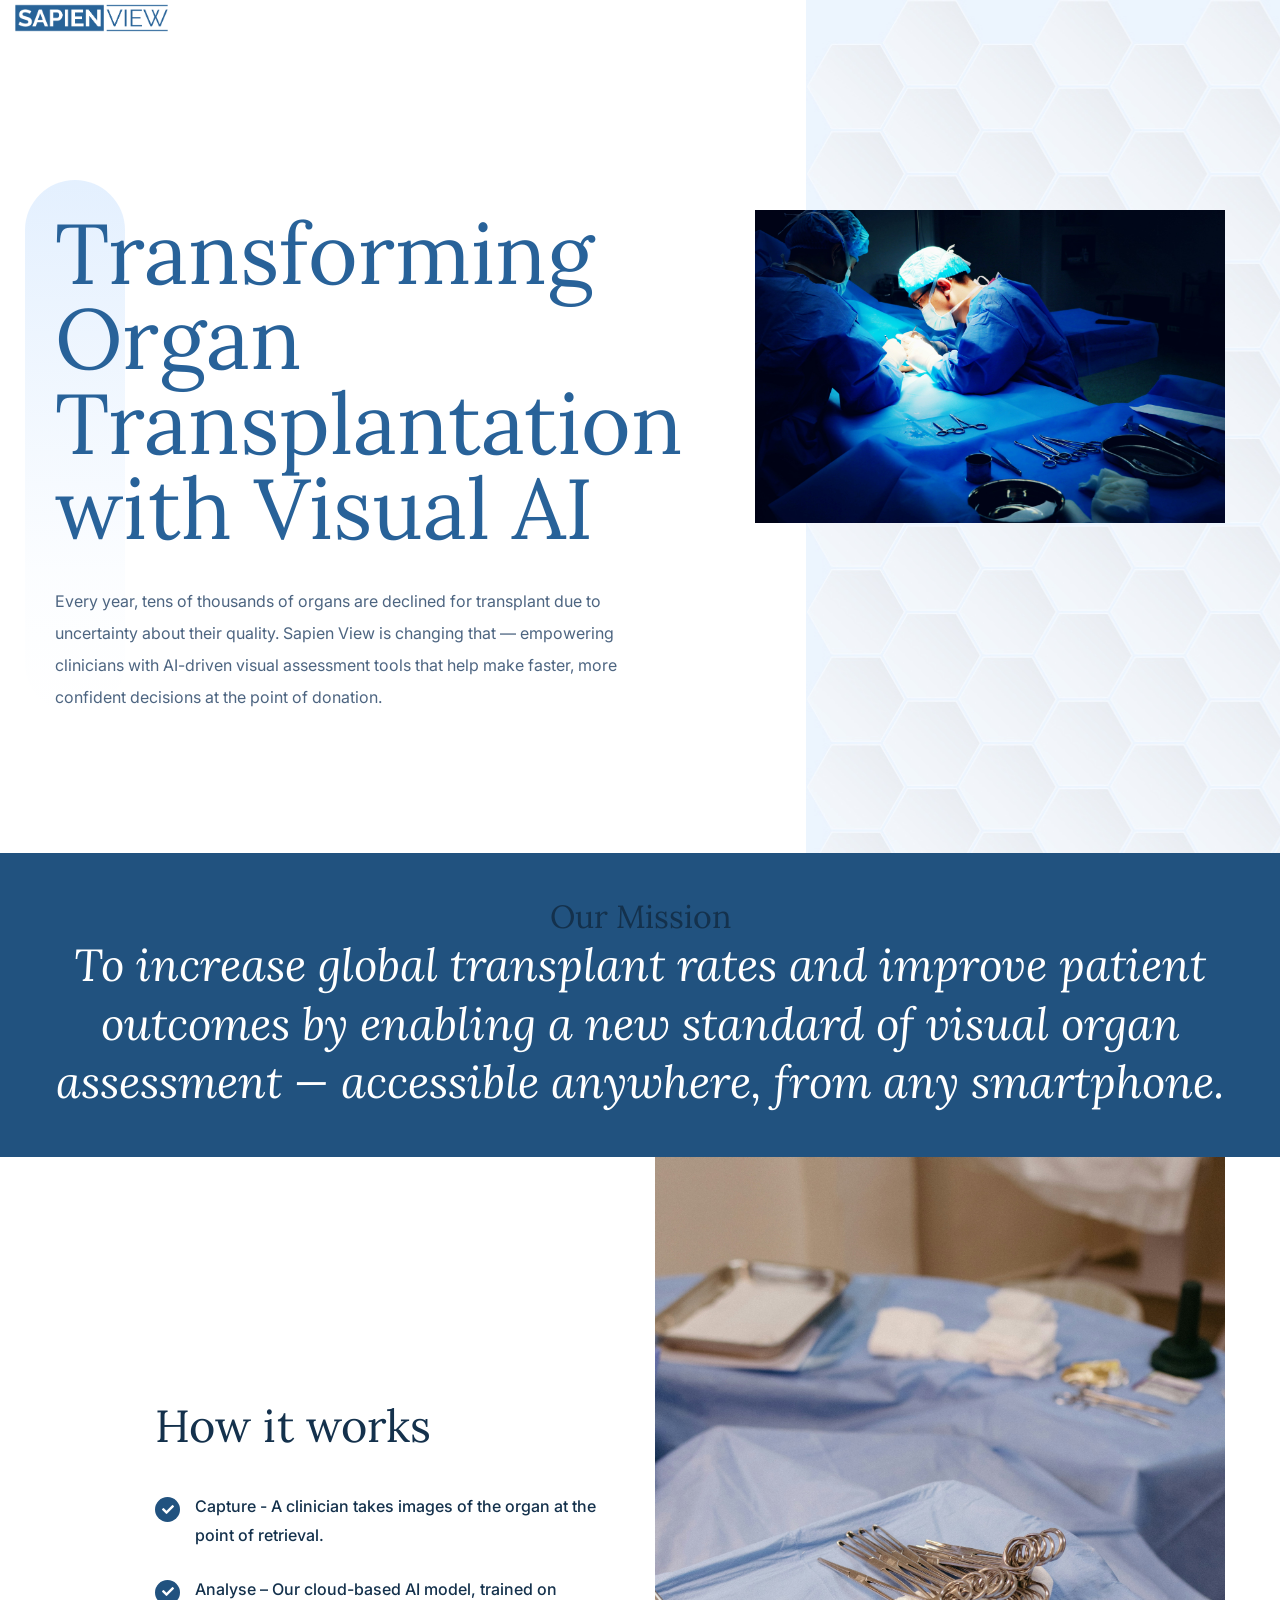
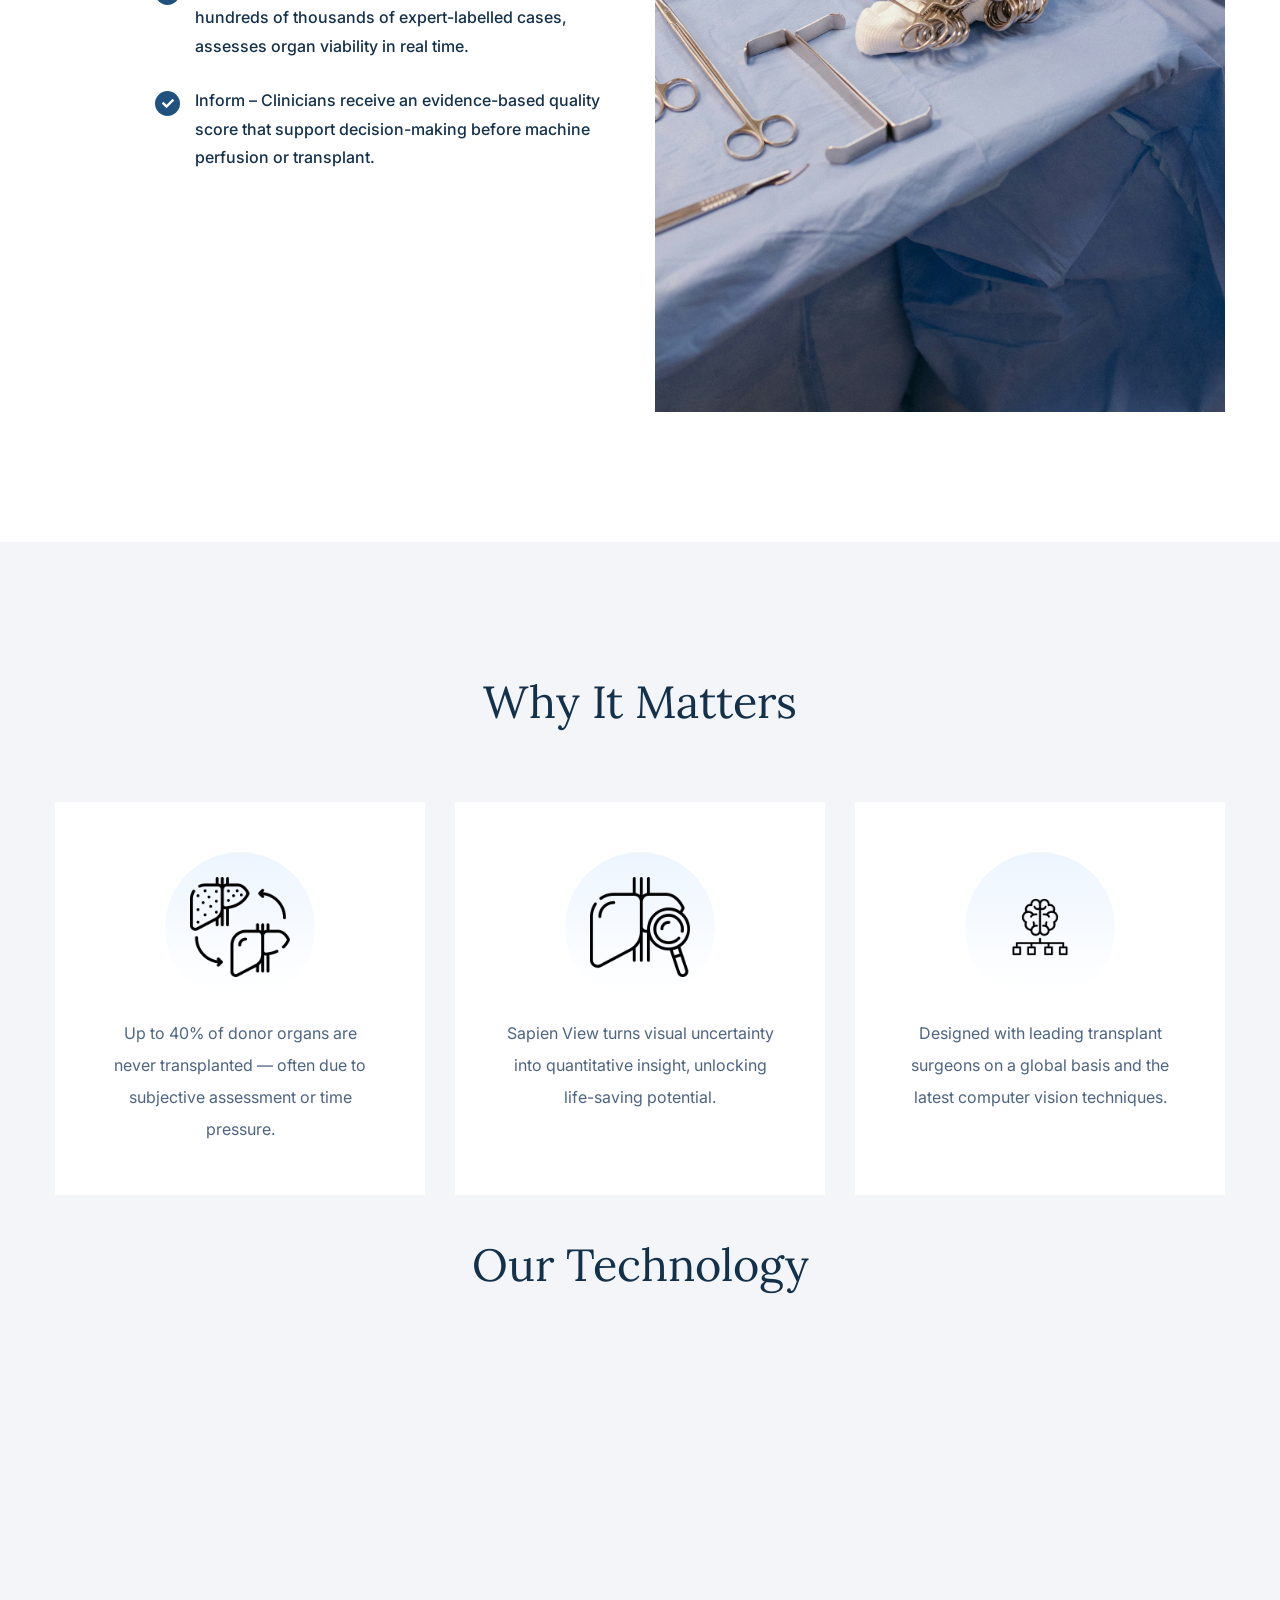
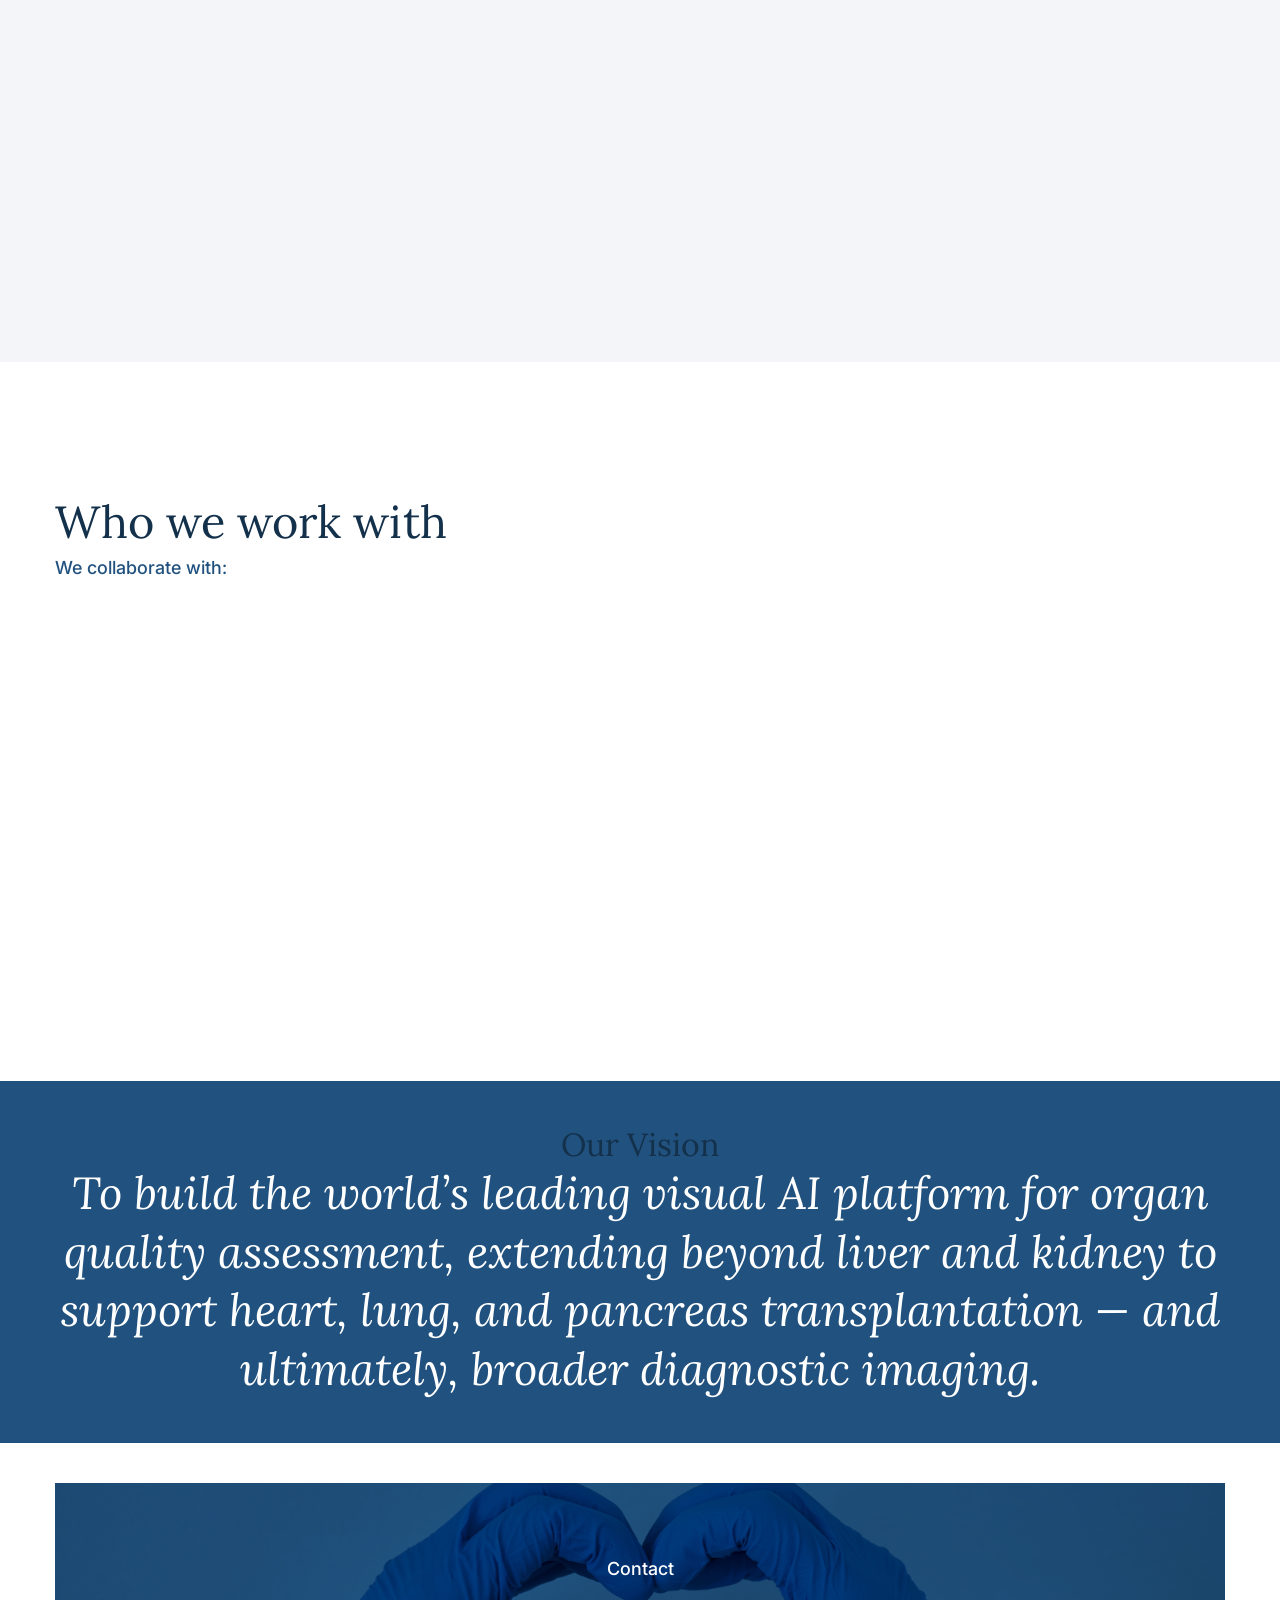
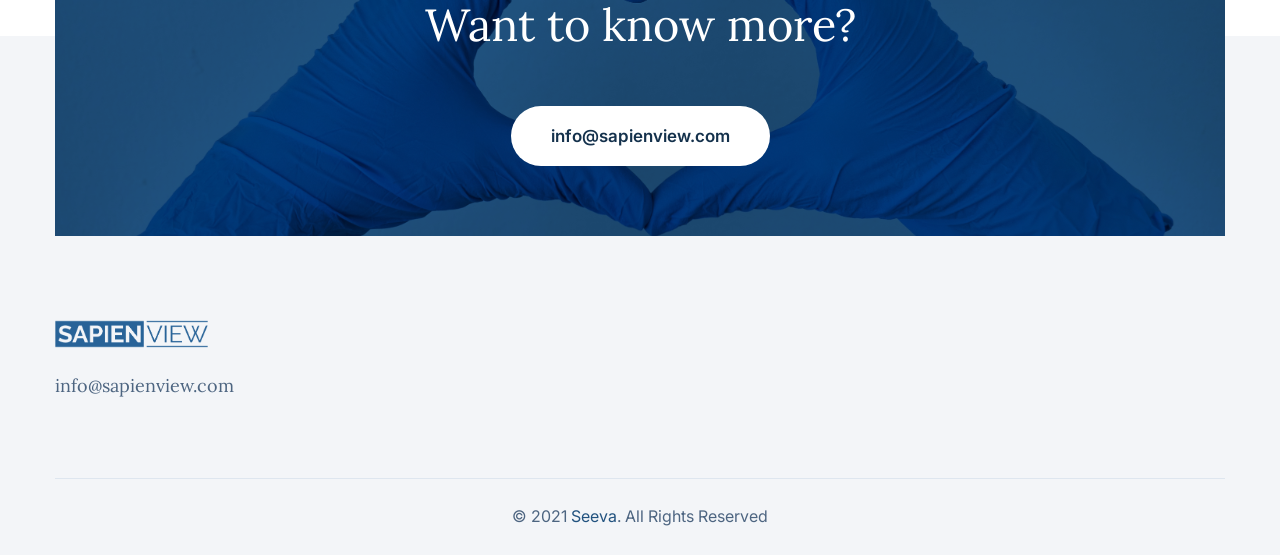
==== index.html @ 4d456356 "add content and images" ====
<!DOCTYPE html>
<html lang="zxx">

<head>
    <meta charset="UTF-8">
    <meta http-equiv="X-UA-Compatible" content="IE=edge">
    <meta name="viewport" content="width=device-width, initial-scale=1.0">
    <title>SapienView</title>

    <!--====== Favicon Icon ======-->
    <link rel="shortcut icon" href="assets/img/favicon.ico" type="img/png" />
    <!--====== Animate Css ======-->
    <link rel="stylesheet" href="assets/css/animate.min.css" />
    <!--====== Bootstrap css ======-->
    <link rel="stylesheet" href="assets/css/bootstrap.min.css" />
    <!--====== Slick Slider ======-->
    <link rel="stylesheet" href="assets/css/slick.min.css" />
    <!--====== Nice Select ======-->
    <link rel="stylesheet" href="assets/css/nice-select.min.css" />
    <!--====== Magnific Popup ======-->
    <link rel="stylesheet" href="assets/css/magnific-popup.min.css" />
    <!--====== Font Awesome ======-->
    <link rel="stylesheet" href="assets/fonts/fontawesome/css/all.min.css" />
    <!--====== Flaticon ======-->
    <link rel="stylesheet" href="assets/fonts/flaticon/css/flaticon.css" />
    <!--====== Main Css ======-->
    <link rel="stylesheet" href="assets/css/style.css" />
</head>

<body>
    <!--====== Start Preloader ======-->
    <div id="preloader">
        <div id="loading-center">
            <div id="object"></div>
        </div>
    </div>
    <!--====== End Preloader ======-->

    <!--====== Start Template Header ======-->
    <header class="template-header sticky-header header-one absolute-header">
        <div class="container-fluid container-1400">
            <div class="header-navigation">
                <div class="header-left">
                    <div class="site-logo">
                        <a href="index.html">
                            <img src="assets/img/logo.png" alt="Seeva">
                        </a>
                    </div>
                    <!-- <nav class="site-menu menu-gap-left d-none d-xl-block">
                        <ul class="primary-menu">
                            <li class="active">
                                <a href="index.html">Home</a>
                                <ul class="sub-menu">
                                    <li><a href="index.html">Home One</a></li>
                                    <li><a href="index-two.html">Home Two</a></li>
                                    <li><a href="index-three.html">Home Three</a></li>
                                    <li><a href="index-four.html">Home Four</a></li>
                                    <li><a href="index-five.html">Home Five</a></li>
                                </ul>
                            </li>
                            <li><a href="about.html">About</a></li>
                            <li>
                                <a href="#">Pages</a>
                                <ul class="sub-menu">
                                    <li>
                                        <a href="service.html">Services</a>
                                        <ul class="sub-menu">
                                            <li><a href="service.html">Service One</a></li>
                                            <li><a href="service-two.html">Service Two</a></li>
                                            <li><a href="service-details.html">Service Details</a></li>
                                        </ul>
                                    </li>
                                    <li><a href="pricing.html">Pricing Plan</a></li>
                                    <li><a href="faq.html">Help & FAQ</a></li>
                                    <li><a href="gallery.html">Our Gallery</a></li>
                                    <li><a href="appointments.html">Appointment</a></li>
                                </ul>
                            </li>
                            <li>
                                <a href="doctors.html">Doctors</a>
                                <ul class="sub-menu">
                                    <li><a href="doctors.html">Doctor</a></li>
                                    <li><a href="doctor-details.html">Doctor Details</a></li>
                                </ul>
                            </li>
                            <li>
                                <a href="blog-standard.html">Blog</a>
                                <ul class="sub-menu">
                                    <li><a href="blog-standard.html">Blog</a></li>
                                    <li><a href="blog-details.html">Blog Details</a></li>
                                </ul>
                            </li>
                            <li>
                                <a href="shop.html">Shop</a>
                                <ul class="sub-menu">
                                    <li><a href="shop.html">Shop</a></li>
                                    <li><a href="product-details.html">Shop Details</a></li>
                                </ul>
                            </li>
                            <li><a href="contact.html">Contact</a></li>
                        </ul>
                    </nav> -->
                </div>
                <!-- <div class="header-right">
                    <ul class="extra-icons">
                        <li class="d-none d-sm-block">
                            <div class="header-search-area">
                                <form action="#">
                                    <input type="search" placeholder="Search Here">
                                    <button type="submit"><i class="far fa-search"></i></button>
                                </form>
                            </div>
                        </li>
                        <li class="d-none d-xl-block">
                            <div class="off-canvas-btn style-two">
                                <span></span>
                            </div>
                        </li>
                        <li class="d-xl-none">
                            <a href="#" class="navbar-toggler">
                                <span></span>
                                <span></span>
                                <span></span>
                            </a>
                        </li>
                    </ul>
                </div> -->
            </div>
        </div>

       

        <!-- Start Mobile Panel -->
        <!-- <div class="slide-panel mobile-slide-panel">
            <div class="panel-overlay"></div>
            <div class="panel-inner">
                <div class="panel-logo">
                    <img src="assets/img/logo.png" alt="">
                </div>
                <nav class="mobile-menu">
                    <ul class="primary-menu">
                        <li class="active">
                            <a href="index.html">Home</a>
                            <ul class="sub-menu">
                                <li><a href="index.html">Home One</a></li>
                                <li><a href="index-two.html">Home Two</a></li>
                                <li><a href="index-three.html">Home Three</a></li>
                                <li><a href="index-four.html">Home Four</a></li>
                                <li><a href="index-five.html">Home Five</a></li>
                            </ul>
                        </li>
                        <li><a href="about.html">About</a></li>
                        <li>
                            <a href="#">Pages</a>
                            <ul class="sub-menu">
                                <li>
                                    <a href="service.html">Services</a>
                                    <ul class="sub-menu">
                                        <li><a href="service.html">Service One</a></li>
                                        <li><a href="service-two.html">Service Two</a></li>
                                        <li><a href="service-details.html">Service Details</a></li>
                                    </ul>
                                </li>
                                <li><a href="pricing.html">Pricing Plan</a></li>
                                <li><a href="faq.html">Help & FAQ</a></li>
                                <li><a href="gallery.html">Our Gallery</a></li>
                                <li><a href="appointments.html">Appointment</a></li>
                            </ul>
                        </li>
                        <li>
                            <a href="doctors.html">Doctors</a>
                            <ul class="sub-menu">
                                <li><a href="doctor-details.html">Doctor Details</a></li>
                            </ul>
                        </li>
                        <li>
                            <a href="blog-standard.html">Blog</a>
                            <ul class="sub-menu">
                                <li><a href="blog-details.html">Blog Details</a></li>
                            </ul>
                        </li>
                        <li>
                            <a href="shop.html">Shop</a>
                            <ul class="sub-menu">
                                <li><a href="product-details.html">Shop Details</a></li>
                            </ul>
                        </li>
                        <li><a href="contact.html">Contact</a></li>
                    </ul>
                </nav>
                <a href="#" class="panel-close">
                    <i class="fal fa-times"></i>
                </a>
            </div>
        </div> -->
        <!-- Start Mobile Panel -->
    </header>
    <!--====== End Template Header ======-->

    <!--====== Hero Area Start ======-->
    <section class="hero-area-one">
        <div class="container">
            <div class="row ">
                <div class="col-lg-7 col-md-8 z-100">
                    <div class="hero-content">
                        <h1 class="title wow fadeInDown" data-wow-delay="0.3s">Transforming Organ Transplantation with Visual AI</h1>
                        <p class="wow fadeInLeft" data-wow-delay="0.4s">Every year, tens of thousands of organs are declined for transplant due to uncertainty about their quality. Sapien View is changing that — empowering clinicians with AI-driven visual assessment tools that help make faster, more confident decisions at the point of donation.</p>
                        <!-- <a href="contact.html" class="template-btn wow fadeInUp" data-wow-delay="0.5s">Make an Appointment <i class="far fa-plus"></i></a> -->
                    </div>
                </div>
                <div class="col-lg-5">
                    <div class="hero-img wow fadeInUp" data-wow-delay="0.3s">
                        <img src="assets/img/sapienview/hysw001-A7KtIYDH2cU-unsplash.jpg" alt="Hero">
                    </div>
                </div>
            </div>
        </div>
    </section>
    <!--====== Hero Area End ======-->


     <!--====== Big Tagline Start ======-->
    <section class="big-tagline">
        <div class="container-fluid">
              <h2 class="title">Our Mission</h2>
            <h2 class="tagline">To increase global transplant rates and improve patient outcomes by enabling a new standard of visual organ assessment — accessible anywhere, from any smartphone.</h2>
            
        </div>
    </section>
    <!--====== Big Tagline End ======-->

    <!--====== Our mission Section Start ======-->
    <section class="help-section section-gap-bottom">
        <div class="container">
            <div class="row justify-content-center justify-content-lg-end align-items-center">
                <div class="col-xl-5 col-lg-6 col-md-8">
                    <div class="help-text-wrapper">
                        <div class="section-heading mb-20">
                          
                            <h2 class="title">How it works</h2>
                        </div>
                       
                        <ul class="check-list mt-35 pr-xl-4">
                            <li class="wow fadeInUp" data-wow-delay="0.3s">
                                Capture - A clinician takes images of the organ at the point of retrieval.
                            </li>
                            <li class="wow fadeInUp" data-wow-delay="0.4s">
                                Analyse – Our cloud-based AI model, trained on hundreds of thousands of expert-labelled cases, assesses organ viability in real time.
                            </li>
                            <li class="wow fadeInUp" data-wow-delay="0.5s">
                                Inform – Clinicians receive an evidence-based quality score that support decision-making before machine perfusion or transplant.
                            </li>
                            
                        </ul>
                    </div>
                </div>
                <div class="col-lg-6">
                    <div class="help-img text-center text-lg-right mt-md-50">
                        <img src="assets/img/sapienview/jonathan-borba-gz1AvvInEMA-unsplash.jpg" alt="Image">
                    </div>
                </div>
            </div>
        </div>
    </section>
    <!--====== Our mission Section End ======-->

<!--====== Service Section Start ======-->
    <section class="service-section bg-color-grey section-gap">
        <div class="container">
            <div class="row justify-content-center">
                <div class="col-xl-7 col-lg-8 ">
                    <div class="section-heading text-center mb-40">
                        <!-- <span class="tagline">Why it Matters</span> -->
                        <h2 class="title">Why It Matters</h2>
                    </div>
                </div>
            </div>
            <div class="row justify-content-center service-loop">
                <div class="col-lg-4 col-md-6 col-sm-8 d-flex">
                    <div class="iconic-box mt-30 wow fadeInUp flex-fill" data-wow-delay="0.3s">
                        <div class="icon">
                            <img src="assets/img/sapienview/029-transplant.png" alt="Icon">
                        </div>
                        <!-- <h4 class="title"><a href="service-details.html">Cardiology</a></h4> -->
                        <p>
                            Up to 40% of donor organs are never transplanted — often due to subjective assessment or time pressure.
                        </p>

                        
                    </div>
                </div>
                <div class="col-lg-4 col-md-6 col-sm-8 d-flex">
                    <div class="iconic-box mt-30 wow fadeInUp flex-fill" data-wow-delay="0.4s">
                        <div class="icon">
                            <img src="assets/img/sapienview/024-revision.png" alt="Icon">
                        </div>
                        <!-- <h4 class="title"><a href="service-details.html">Pulmonary</a></h4> -->
                        <p>
                            Sapien View turns visual uncertainty into quantitative insight, unlocking life-saving potential.
                        </p>

                        <!-- <div class="box-link-wrap">
                            <span class="link-icon"><i class="far fa-plus"></i></span>
                            <a class="box-link" href="service-details.html">Read More <i class="far fa-plus"></i></a>
                        </div> -->
                    </div>
                </div>
                <div class="col-lg-4 col-md-6 col-sm-8 d-flex">
                    <div class="iconic-box mt-30 wow fadeInUp flex-fill" data-wow-delay="0.5s">
                        <div class="icon">
                            <img src="assets/img/sapienview/AI Algorithm.png" alt="Icon">
                        </div>
                        <!-- <h4 class="title"><a href="service-details.html">Neurology</a></h4> -->
                        <p>
                            Designed with leading transplant surgeons on a global basis and the latest computer vision techniques. 
                        </p>

                        <!-- <div class="box-link-wrap">
                            <span class="link-icon"><i class="far fa-plus"></i></span>
                            <a class="box-link" href="service-details.html">Read More <i class="far fa-plus"></i></a>
                        </div> -->
                    </div>
                </div>
            </div>
             <div class="row justify-content-center mt-40">
                <div class="col-xl-7 col-lg-8 ">
                    <div class="section-heading text-center mb-40">
                        <!-- <span class="tagline">Why it Matters</span> -->
                        <h2 class="title">Our Technology</h2>
                    </div>
                </div>
            </div>
            <div class="row justify-content-center service-loop">
                <div class="col-lg-4 col-md-6 col-sm-8 d-flex">
                    <div class="iconic-box mt-30 wow fadeInUp flex-fill" data-wow-delay="0.6s">
                        <div class="icon">
                            <img src="assets/img/sapienview/Artificial Intelligence.png" alt="Icon">
                        </div>
                        <h4 class="title">Clinically-informed Visual AI</h4>
                        <p>
                            Deep learning models built in collaboration with transplant surgeons and organ assessment experts.
                        </p>

                       
                    </div>
                </div>
                <div class="col-lg-4 col-md-6 col-sm-8 d-flex">
                    <div class="iconic-box mt-30 wow fadeInUp flex-fill" data-wow-delay="0.7s">
                        <div class="icon">
                            <img src="assets/img/sapienview/023-doctor.png" alt="Icon">
                        </div>
                        <h4 class="title">Smartphone-based SaaS</h4>
                        <p>
                           No hardware required — accessible to any clinician, anywhere.
                        </p>

                        
                    </div>
                </div>
                <div class="col-lg-4 col-md-6 col-sm-8 d-flex">
                    <div class="iconic-box mt-30 wow fadeInUp flex-fill" data-wow-delay="0.8s">
                        <div class="icon">
                            <img src="assets/img/sapienview/Super Intelegence.png" alt="Icon">
                        </div>
                        <h4 class="title">Continuous Learning</h4>
                        <p>
                            Our models improve with each validated case, guided by expert annotations and performance feedback.
                        </p>

                        
                    </div>
                </div>
            </div>
        </div>
    </section>
    <!--====== Service Section End ======-->


    <!--====== Partners Section Start ======-->
    <section class="doctors-section section-gap">
        <div class="container">
            <div class="row justify-content-between align-items-center mb-40">
                <div class="col-lg-5 col-md-6">
                    <div class="section-heading">
                       
                        <h2 class="title">Who we work with</h2>
                         <span class="tagline">We collaborate with:</span>
                    </div>
                </div>
               
            </div>
            <div class="row doctors-loop justify-content-center">
                <div class="col-lg-3 col-md-6 d-flex">
                    <div class="doctor-box-one bordered-style mt-30 wow fadeInUp flex-fill" data-wow-delay="0.3s">
                        <div class="doctor-photo">
                            <img src="assets/img/sapienview/001-liver.png" alt="Image">
                        </div>
                        <div >
                            <h5 class="name mt-4">
                               Organ Procurement Organizations (OPOs)
                            </h5>
                            
                        </div>
                    </div>
                </div>
                <div class="col-lg-3 col-md-6 d-flex">
                    <div class="doctor-box-one bordered-style mt-30 wow fadeInUp flex-fill" data-wow-delay="0.3s">
                        <div class="doctor-photo">
                            <img src="assets/img/sapienview/002-surgeon.png" alt="Image">
                        </div>
                        <div >
                            <h5 class="name mt-4">
                              Transplant surgeons and research teams
                            </h5>
                            
                        </div>
                    </div>
                </div>

                <div class="col-lg-3 col-md-6 d-flex">
                    <div class="doctor-box-one bordered-style mt-30 wow fadeInUp flex-fill" data-wow-delay="0.3s">
                        <div class="doctor-photo">
                            <img src="assets/img/sapienview/033-graduate.png" alt="Image">
                        </div>
                        <div >
                            <h5 class="name mt-4">
                               Academic research centres and AI validation labs
                            </h5>
                            
                        </div>
                    </div>
                </div>
                <div class="col-lg-3 col-md-6 d-flex">
                    <div class="doctor-box-one bordered-style mt-30 wow fadeInUp flex-fill" data-wow-delay="0.3s">
                        <div class="doctor-photo">
                            <img src="assets/img/sapienview/INJECT.png" alt="Image">
                        </div>
                        <div >
                            <h5 class="name mt-4">
                              Medical device partners and perfusion system providers
                            </h5>
                            
                        </div>
                    </div>
                </div>
            </div>
        </div>
    </section>
    <!--====== Partners Section End ======-->

<!--====== Big Tagline Start ======-->
    <section class="big-tagline mb-40">
        <div class="container-fluid">
              <h2 class="title">Our Vision</h2>
            <h2 class="tagline">To build the world’s leading visual AI platform for organ quality assessment, extending beyond liver and kidney to support heart, lung, and pancreas transplantation — and ultimately, broader diagnostic imaging.</h2>
            
        </div>
    </section>
    <!--====== Big Tagline End ======-->







    <!--====== Back to Top Start ======-->
    <a class="back-to-top" href="#">
        <i class="far fa-angle-up"></i>
     </a>
    <!--====== Back to Top End ======-->

    <!--====== Start Template Footer ======-->
    <footer class="template-footer have-cta-boxed-one pt-40 mt-40">
        <div class="cta-boxed-one">
            <div class="container">
                <div class="cta-inner bg-color-secondary bg-size-cover blend-mode-multiply" style="background-image: url(assets/img/sapienview/anton-8q-U8X1zkvI-unsplash.jpg);">
                    <div class="row justify-content-center">
                        <div class="col-xl-6 col-lg-8 col-md-10">
                            <div class="cta-content text-center">
                                <div class="section-heading heading-white">
                                    <span class="tagline">Contact</span>
                                    <h2 class="title">Want to know more?</h2>
                                </div>
                                <ul class="cta-buttons d-flex justify-content-center flex-wrap">
                                    <li><a href="mailto:info@sapienview.com" class="template-btn template-btn-white">info@sapienview.com</a></li>
                                    
                                </ul>
                            </div>
                        </div>
                    </div>
                </div>
            </div>
        </div>
        <div class="footer-inner bg-color-grey">
            <div class="container">
                <div class="footer-widgets">
                    <div class="row">
                        <div class="col-lg-3 col-md-8">
                            <div class="widget text-widget">
                                <div class="footer-logo">
                                    <img src="assets/img/logo.png" alt="Medibo">
                                </div>
                               
                                <ul class="contact-list">
                                   
                                    <li>
                                        <a href="mailto:info@sapienview.com><i class="far fa-envelope"></i>info@sapienview.com</a>
                                    </li>
                                    
                                </ul>
                            </div>
                        </div>
                        
                        
                    </div>
                </div>
                <div class="copyright-area">
                    <p>© 2021 <a href="#">Seeva</a>. All Rights Reserved</p>
                </div>
            </div>
        </div>
    </footer>
    <!--====== End Template Footer ======-->

    <!--====== Jquery ======-->
    <script src="assets/js/jquery-3.6.0.min.js"></script>
    <!--====== Bootstrap ======-->
    <script src="assets/js/bootstrap.min.js"></script>
    <!--====== Slick slider ======-->
    <script src="assets/js/slick.min.js"></script>
    <!--====== Isotope ======-->
    <script src="assets/js/isotope.pkgd.min.js"></script>
    <!--====== Images loaded ======-->
    <script src="assets/js/imagesloaded.pkgd.min.js"></script>
    <!--====== In-view ======-->
    <script src="assets/js/jquery.inview.min.js"></script>
    <!--====== Nice Select ======-->
    <script src="assets/js/jquery.nice-select.min.js"></script>
    <!--====== Magnific Popup ======-->
    <script src="assets/js/magnific-popup.min.js"></script>
    <!--====== WOW Js ======-->
    <script src="assets/js/wow.min.js"></script>
    <!--====== Main JS ======-->
    <script src="assets/js/main.js"></script>
</body>

</html>
---- assets/css/style.css ----
/*-----------------------------------------------------------------------------------
    Template Name: Seeva - Medical and Dental HTML Template
    Template URI: https://webtend.net/demo/html/seeva/
    Author: WebTend
    Author URI:  https://webtend.net/
    Version: 1.1

    Note: This is Main Style CSS File.
-----------------------------------------------------------------------------------
	CSS INDEX
	===================
    #. Common
    #. Input field
    #. Keyframes & Animation
    #. Components
        ##. Preloader
        ##. Template Btn
        ##. Hero Area
            ##. Hero Area One
            ##. Hero Area Two
        ##. Hero Slider
            ##. Hero Slider One
            ##. Hero Slider Two
        ##. Section Heading
        ##. Image title box
        ##. Circle Image Gallery
        ##. Iconic Box
            ###. Iconic Box
            ###. Iconic Box Two
            ###. Iconic Box Three
        ##. Doctor Boxes
            ###. Doctor Boxes One
            ###. Doctor Boxes Two
            ###. Doctor Boxes Three
            ###. Doctor Details
        ##. Testimonials
            ###. Testimonials Slider
        ##. Counter
        ##. Check List
        ##. Partner Logos
        ##. Latest Blog
        ##. Tile Gallery
        ##. Simple Icon
        ##. Fancy Content Box
        ##. Call to Action
            ###. Call to Action One
            ###. Call to Action Two
        ##. Bordered Icon
        ##. Gallery
        ##. Pricing Table
        ##. Accordion
        ##. Seeva Video
        ##. Progress-bar
        ##. Product Tab
        ##. Page Title
        ##. Contact
    #. Blog
        ##. Blog Post Loop
        ##. Blog Details
        ##. Comment Template
        ##. Pagination
        ##. Sidebar
    #. Section
    #. Shop
        ##. Product Top-bar
        ##. Product Loop
        ##. Product Details
        ##. Shop Sidebar
    #. Footer
-----------------------------------------------------------------------------------*/
/*======= Common =======*/
@import url("https://fonts.googleapis.com/css2?family=Inter:wght@300;400;500;600;700&family=Lora:ital,wght@0,400;0,500;0,600;0,700;1,400;1,500;1,600;1,700&display=swap");
:root {
  --color-primary: #286299;
  --color-primary-07: rgba(40, 98, 153, 0.07);
  --color-primary-10: rgba(40, 98, 153, 0.1);
  --color-primary-20: rgba(40, 98, 153, 0.2);
  --color-secondary: #21527F;
  --color-secondary-10: rgba(33, 82, 127, 0.1);
  --color-tertiary: #3C93E5;
  --color-fourth: #213360;
  --color-heading: #14314C;
  --color-heading-07: rgba(20, 49, 76, 0.07);
  --color-heading-10: rgba(20, 49, 76, 0.1);
  --color-heading-50: rgba(20, 49, 76, 0.5);
  --color-body: #4d6581;
  --color-grey: #f3f5f8;
  --color-white: #fff;
  --color-black: #000000;
  --font-inter: 'Inter', sans-serif;
  --font-lora: 'Lora', serif; }

body {
  color: var(--color-body);
  font-family: var(--font-inter);
  font-weight: normal;
  font-size: 16px;
  line-height: 2;
  overflow-x: hidden !important; }

* {
  margin: 0;
  padding: 0;
  -webkit-box-sizing: border-box;
  box-sizing: border-box; }

img {
  max-width: 100%;
  -webkit-transition: all 0.3s ease-out 0s;
  -o-transition: all 0.3s ease-out 0s;
  transition: all 0.3s ease-out 0s; }

.slick-slide img {
  display: inline-block; }

h1,
h2,
h3,
h4,
h5,
h6 {
  font-family: var(--font-lora);
  font-weight: 400;
  line-height: 1.2;
  color: var(--color-heading);
  margin: 0px; }
  h1 a,
  h2 a,
  h3 a,
  h4 a,
  h5 a,
  h6 a {
    color: var(--color-heading); }

ul,
ol {
  margin: 0px;
  padding: 0px;
  list-style-type: none; }

p {
  margin: 0px; }

a {
  color: var(--color-secondary);
  display: inline-block;
  -webkit-transition: all 0.3s ease-out 0s;
  -o-transition: all 0.3s ease-out 0s;
  transition: all 0.3s ease-out 0s; }
  a:hover {
    color: var(--color-secondary);
    text-decoration: none; }
  a:focus {
    text-decoration: none;
    outline: none;
    -webkit-box-shadow: none;
    box-shadow: none; }

a,
span {
  display: inline-block; }

.slick-initialized .slick-slide:focus {
  text-decoration: none;
  outline: none;
  -webkit-box-shadow: none;
  box-shadow: none; }

/*======= Colors & Background =======*/
.color-primary {
  color: var(--color-primary) !important; }

.bg-color-primary {
  background-color: var(--color-primary); }

.color-primary-07 {
  color: var(--color-primary-07) !important; }

.bg-color-primary-07 {
  background-color: var(--color-primary-07); }

.color-primary-10 {
  color: var(--color-primary-10) !important; }

.bg-color-primary-10 {
  background-color: var(--color-primary-10); }

.color-primary-20 {
  color: var(--color-primary-20) !important; }

.bg-color-primary-20 {
  background-color: var(--color-primary-20); }

.color-secondary {
  color: var(--color-secondary) !important; }

.bg-color-secondary {
  background-color: var(--color-secondary); }

.color-secondary-10 {
  color: var(--color-secondary-10) !important; }

.bg-color-secondary-10 {
  background-color: var(--color-secondary-10); }

.color-tertiary {
  color: var(--color-tertiary) !important; }

.bg-color-tertiary {
  background-color: var(--color-tertiary); }

.color-fourth {
  color: var(--color-fourth) !important; }

.bg-color-fourth {
  background-color: var(--color-fourth); }

.color-heading {
  color: var(--color-heading) !important; }

.bg-color-heading {
  background-color: var(--color-heading); }

.color-heading-07 {
  color: var(--color-heading-07) !important; }

.bg-color-heading-07 {
  background-color: var(--color-heading-07); }

.color-heading-10 {
  color: var(--color-heading-10) !important; }

.bg-color-heading-10 {
  background-color: var(--color-heading-10); }

.color-heading-50 {
  color: var(--color-heading-50) !important; }

.bg-color-heading-50 {
  background-color: var(--color-heading-50); }

.color-body {
  color: var(--color-body) !important; }

.bg-color-body {
  background-color: var(--color-body); }

.color-grey {
  color: var(--color-grey) !important; }

.bg-color-grey {
  background-color: var(--color-grey); }

.color-white {
  color: var(--color-white) !important; }

.bg-color-white {
  background-color: var(--color-white); }

.color-black {
  color: var(--color-black) !important; }

.bg-color-black {
  background-color: var(--color-black); }

/*======= Custom Container =======*/
.container-1300 {
  max-width: 1300px; }

.container-1400 {
  max-width: 1400px; }

.container-1450 {
  max-width: 1450px; }

.container-1500 {
  max-width: 1500px; }

.container-1600 {
  max-width: 1600px; }

@media (min-width: 1600px) {
  .container-fluid.fluid-70 {
    padding-left: 70px;
    padding-right: 70px; } }

@media (min-width: 1600px) {
  .container-fluid.fluid-100 {
    padding-left: 100px;
    padding-right: 100px; } }

/*======= Common Class =======*/
.overly-primary-95::before, .iconic-box .icon::before, .cta-boxed-three .cta-inner::before, .seeva-video::before, .primary-sidebar .widget.cta-widget .cta-content::before, .template-footer .footer-widgets .widget .instagram-images .single-image a::before {
  content: "";
  position: absolute;
  left: 0;
  top: 0;
  width: 100%;
  height: 100%;
  z-index: -1; }

.border-top-primary {
  border-top: 1px solid var(--color-primary-10); }

/*======= Background Sizes =======*/
.bg-size-cover {
  background-size: cover;
  background-position: center;
  background-repeat: no-repeat; }

.blend-mode-multiply {
  background-blend-mode: multiply; }

.overly-primary-95 {
  position: relative;
  z-index: 1; }
  .overly-primary-95::before {
    background-color: var(--color-primary);
    opacity: 0.95; }

/*======= Spacing =======*/
.section-gap {
  padding-top: 130px;
  padding-bottom: 130px; }

.section-gap-top {
  padding-top: 130px; }

.section-gap-top-less {
  padding-top: 100px;
  padding-bottom: 130px; }

.section-gap-bottom {
  padding-bottom: 130px; }

.section-gap-100 {
  padding-top: 100px;
  padding-bottom: 100px; }

.section-gap-80 {
  padding-top: 80px;
  padding-bottom: 80px; }

.about-content-gap {
  padding-left: 30px;
  padding-bottom: 120px; }
  @media (max-width: 1199px) {
    .about-content-gap {
      padding-bottom: 60px;
      padding-left: 0; } }

.mt-10 {
  margin-top: 10px; }

.mt-20 {
  margin-top: 20px; }

.mt-30 {
  margin-top: 30px; }

.mt-35 {
  margin-top: 35px; }

.mt-40 {
  margin-top: 40px; }

.mt-50 {
  margin-top: 50px; }

.mt-60 {
  margin-top: 60px; }

.mb-20 {
  margin-bottom: 20px; }

.mb-30 {
  margin-bottom: 30px; }

.mb-35 {
  margin-bottom: 35px; }

.mb-40 {
  margin-bottom: 40px; }

.mb-50 {
  margin-bottom: 50px; }

.mb-60 {
  margin-bottom: 60px; }

.mb-70 {
  margin-bottom: 70px; }

@media (max-width: 1199px) {
  .mb-xl-50 {
    margin-bottom: 50px; } }

@media (max-width: 991px) {
  .mb-md-50 {
    margin-bottom: 50px; }
  .mb-md-80 {
    margin-bottom: 80px; }
  .mt-md-50 {
    margin-top: 50px; }
  .mt-md-80 {
    margin-top: 80px; }
  .mt-md-40 {
    margin-top: 40px; } }

@media (max-width: 767px) {
  .mt-sm-30 {
    margin-top: 30px; } }

/*======= Input field =======*/
input:focus,
textarea:focus,
select:focus,
button:focus {
  text-decoration: none;
  outline: none;
  -webkit-box-shadow: none;
  box-shadow: none; }

::-webkit-input-placeholder {
  color: inherit;
  opacity: 1; }

:-ms-input-placeholder {
  color: inherit;
  opacity: 1; }

::-ms-input-placeholder {
  color: inherit;
  opacity: 1; }

::placeholder {
  color: inherit;
  opacity: 1; }

input[type="search"]::-ms-clear {
  display: none;
  width: 0;
  height: 0; }

input[type="search"]::-ms-reveal {
  display: none;
  width: 0;
  height: 0; }

input[type="search"]::-webkit-search-decoration,
input[type="search"]::-webkit-search-cancel-button,
input[type="search"]::-webkit-search-results-button,
input[type="search"]::-webkit-search-results-decoration {
  display: none; }

textarea,
input,
select,
.nice-select {
  width: 100%;
  height: 65px;
  color: var(--color-heading-50);
  background-color: var(--color-grey);
  border: 1px solid transparent;
  font-size: 18px;
  font-weight: 400;
  font-family: var(--font-inter);
  border-radius: 0;
  line-height: 1.4;
  padding: 0 30px;
  -webkit-transition: all 0.3s ease-out 0s;
  -o-transition: all 0.3s ease-out 0s;
  transition: all 0.3s ease-out 0s; }
  textarea:focus,
  input:focus,
  select:focus,
  .nice-select:focus {
    border-color: var(--color-secondary);
    color: var(--color-heading); }

.nice-select {
  display: -webkit-box;
  display: -ms-flexbox;
  display: flex;
  -webkit-box-align: center;
  -ms-flex-align: center;
  align-items: center;
  -webkit-box-pack: justify;
  -ms-flex-pack: justify;
  justify-content: space-between; }
  .nice-select:active, .nice-select.open, .nice-select:focus, .nice-select:hover {
    border-color: var(--color-secondary); }
  .nice-select .list {
    width: 100%;
    border-radius: 0;
    -webkit-box-shadow: 0 0 0 1px var(--color-secondary);
    box-shadow: 0 0 0 1px var(--color-secondary);
    color: var(--color-heading);
    font-family: var(--font-inter);
    font-size: 16px;
    font-weight: 500; }
    .nice-select .list .selected {
      font-weight: normal; }
  .nice-select::after {
    content: "\f107";
    font-size: 15px;
    font-weight: 400;
    font-family: "Font Awesome 5 Pro";
    line-height: 1;
    border: none;
    position: relative;
    top: 2px;
    right: 0;
    display: block;
    -webkit-transform: rotate(0);
    -ms-transform: rotate(0);
    transform: rotate(0);
    -webkit-transform-origin: 0;
    -ms-transform-origin: 0;
    transform-origin: 0;
    width: auto;
    height: auto;
    -webkit-transition: all 0.3s ease-out 0s;
    -o-transition: all 0.3s ease-out 0s;
    transition: all 0.3s ease-out 0s; }
  .nice-select.open::after {
    -webkit-transform: rotate(0);
    -ms-transform: rotate(0);
    transform: rotate(0); }

textarea {
  height: 140px;
  padding-top: 20px;
  display: inherit;
  resize: none; }

button {
  border: none; }

/*======= keyframes & Animation =======*/
@-webkit-keyframes sticky {
  0% {
    top: -200px; }
  100% {
    top: 0; } }
@keyframes sticky {
  0% {
    top: -200px; }
  100% {
    top: 0; } }

@-webkit-keyframes float-bob-x {
  0% {
    -webkit-transform: translateX(-20px);
    transform: translateX(-20px); }
  50% {
    -webkit-transform: translateX(-10px);
    transform: translateX(-10px); }
  100% {
    -webkit-transform: translateX(-20px);
    transform: translateX(-20px); } }

@keyframes float-bob-x {
  0% {
    -webkit-transform: translateX(-20px);
    transform: translateX(-20px); }
  50% {
    -webkit-transform: translateX(-10px);
    transform: translateX(-10px); }
  100% {
    -webkit-transform: translateX(-20px);
    transform: translateX(-20px); } }

@-webkit-keyframes float-bob-y {
  0% {
    -webkit-transform: translateY(-20px);
    transform: translateY(-20px); }
  50% {
    -webkit-transform: translateY(-10px);
    transform: translateY(-10px); }
  100% {
    -webkit-transform: translateY(-20px);
    transform: translateY(-20px); } }

@keyframes float-bob-y {
  0% {
    -webkit-transform: translateY(-20px);
    transform: translateY(-20px); }
  50% {
    -webkit-transform: translateY(-10px);
    transform: translateY(-10px); }
  100% {
    -webkit-transform: translateY(-20px);
    transform: translateY(-20px); } }

@-webkit-keyframes preloader {
  0% {
    transform: perspective(160px) rotateX(0deg) rotateY(0deg);
    -webkit-transform: perspective(160px) rotateX(0deg) rotateY(0deg); }
  50% {
    transform: perspective(160px) rotateX(-180deg) rotateY(0deg);
    -webkit-transform: perspective(160px) rotateX(-180deg) rotateY(0deg); }
  100% {
    transform: perspective(160px) rotateX(-180deg) rotateY(-180deg);
    -webkit-transform: perspective(160px) rotateX(-180deg) rotateY(-180deg); } }

@keyframes preloader {
  0% {
    transform: perspective(160px) rotateX(0deg) rotateY(0deg);
    -webkit-transform: perspective(160px) rotateX(0deg) rotateY(0deg); }
  50% {
    transform: perspective(160px) rotateX(-180deg) rotateY(0deg);
    -webkit-transform: perspective(160px) rotateX(-180deg) rotateY(0deg); }
  100% {
    transform: perspective(160px) rotateX(-180deg) rotateY(-180deg);
    -webkit-transform: perspective(160px) rotateX(-180deg) rotateY(-180deg); } }

@-webkit-keyframes pulse-border {
  0% {
    -webkit-transform: translateX(-50%) translateY(-50%) translateZ(0) scale(1);
    transform: translateX(-50%) translateY(-50%) translateZ(0) scale(1);
    opacity: 1; }
  100% {
    -webkit-transform: translateX(-50%) translateY(-50%) translateZ(0) scale(1.5);
    transform: translateX(-50%) translateY(-50%) translateZ(0) scale(1.5);
    opacity: 0; } }

@keyframes pulse-border {
  0% {
    -webkit-transform: translateX(-50%) translateY(-50%) translateZ(0) scale(1);
    transform: translateX(-50%) translateY(-50%) translateZ(0) scale(1);
    opacity: 1; }
  100% {
    -webkit-transform: translateX(-50%) translateY(-50%) translateZ(0) scale(1.5);
    transform: translateX(-50%) translateY(-50%) translateZ(0) scale(1.5);
    opacity: 0; } }

.animate-float-bob-x {
  -webkit-animation-name: float-bob-x;
  animation-name: float-bob-x;
  -webkit-animation-duration: 2s;
  animation-duration: 2s;
  -webkit-animation-iteration-count: infinite;
  animation-iteration-count: infinite;
  -webkit-animation-timing-function: linear;
  animation-timing-function: linear; }

.animate-float-bob-y {
  -webkit-animation-name: float-bob-y;
  animation-name: float-bob-y;
  -webkit-animation-duration: 2s;
  animation-duration: 2s;
  -webkit-animation-iteration-count: infinite;
  animation-iteration-count: infinite;
  -webkit-animation-timing-function: linear;
  animation-timing-function: linear; }

/*======= Header =======*/
.template-header {
  position: relative;
  z-index: 999; }
  .template-header .header-navigation {
    display: -webkit-box;
    display: -ms-flexbox;
    display: flex;
    -webkit-box-align: center;
    -ms-flex-align: center;
    align-items: center;
    -webkit-box-pack: justify;
    -ms-flex-pack: justify;
    justify-content: space-between;
    margin-left: -15px;
    margin-right: -15px; }
    @media (max-width: 1199px) {
      .template-header .header-navigation {
        padding: 18px 0; } }
  .template-header .header-left,
  .template-header .header-center,
  .template-header .header-right {
    padding-left: 15px;
    padding-right: 15px;
    -webkit-box-flex: 0;
    -ms-flex: 0 0 auto;
    flex: 0 0 auto;
    width: auto;
    max-width: 100%;
    display: -webkit-box;
    display: -ms-flexbox;
    display: flex;
    -webkit-box-align: center;
    -ms-flex-align: center;
    align-items: center; }
  .template-header .extra-icons {
    display: -webkit-box;
    display: -ms-flexbox;
    display: flex;
    -webkit-box-align: center;
    -ms-flex-align: center;
    align-items: center; }
    .template-header .extra-icons li:not(:first-child) {
      margin-left: 30px; }
  .template-header .header-center .extra-icons li {
    margin-left: 30px; }
    @media (max-width: 1299px) {
      .template-header .header-center .extra-icons li {
        margin-left: 20px; } }
    .template-header .header-center .extra-icons li:first-child {
      margin-left: 15px; }
  @media (max-width: 424px) {
    .template-header .site-logo {
      max-width: 150px; } }
  .template-header .site-menu ul {
    display: -webkit-box;
    display: -ms-flexbox;
    display: flex;
    -webkit-box-align: center;
    -ms-flex-align: center;
    align-items: center; }
    .template-header .site-menu ul li {
      display: block;
      line-height: 110px;
      position: relative;
      z-index: 1;
      padding: 0 8px; }
      @media (max-width: 1299px) {
        .template-header .site-menu ul li {
          padding: 0px 5px; } }
      .template-header .site-menu ul li a {
        padding: 5px;
        font-size: 16px;
        font-weight: 500;
        font-family: var(--font-inter);
        line-height: 1.4;
        color: var(--color-heading); }
        .template-header .site-menu ul li a .dd-trigger {
          font-size: 12px;
          padding-left: 5px; }
        .template-header .site-menu ul li a:hover {
          color: var(--color-secondary); }
      .template-header .site-menu ul li:hover > .sub-menu {
        visibility: visible;
        opacity: 1;
        top: 100%; }
      .template-header .site-menu ul li .sub-menu {
        position: absolute;
        display: block;
        position: absolute;
        width: 220px;
        background-color: var(--color-white);
        -webkit-transition: all 0.3s ease-out 0s;
        -o-transition: all 0.3s ease-out 0s;
        transition: all 0.3s ease-out 0s;
        z-index: 99;
        -webkit-box-shadow: 0 2px 8px 0 rgba(0, 29, 35, 0.05);
        box-shadow: 0 2px 8px 0 rgba(0, 29, 35, 0.05);
        left: 0;
        top: calc(100% + 40px);
        visibility: hidden;
        opacity: 0; }
        .template-header .site-menu ul li .sub-menu li {
          line-height: 1;
          padding: 0; }
          .template-header .site-menu ul li .sub-menu li:not(:last-child) {
            border-bottom: 1px solid var(--color-heading-07); }
          .template-header .site-menu ul li .sub-menu li a {
            -webkit-box-pack: justify;
            -ms-flex-pack: justify;
            justify-content: space-between;
            font-size: 15px;
            padding: 10px 20px;
            display: -webkit-box;
            display: -ms-flexbox;
            display: flex;
            justify-content: space-between;
            line-height: 1.4;
            color: var(--color-body); }
            .template-header .site-menu ul li .sub-menu li a:hover {
              background-color: var(--color-secondary);
              color: var(--color-white); }
            .template-header .site-menu ul li .sub-menu li a::before {
              display: none; }
          .template-header .site-menu ul li .sub-menu li .sub-menu {
            left: 100%;
            top: 50%; }
          .template-header .site-menu ul li .sub-menu li:hover .sub-menu {
            top: 0; }
      .template-header .site-menu ul li.active a {
        color: var(--color-secondary); }
  .template-header .site-menu.item-extra-gap ul li {
    padding: 0 15px; }
    @media (max-width: 1599px) {
      .template-header .site-menu.item-extra-gap ul li {
        padding: 0 10px; } }
    @media (max-width: 1299px) {
      .template-header .site-menu.item-extra-gap ul li {
        padding: 0px 8px; } }
  .template-header .site-menu.menu-gap-left {
    margin-left: 90px; }
  .template-header .site-menu.item-left ul.primary-menu > li:first-child {
    padding-left: 0; }
    .template-header .site-menu.item-left ul.primary-menu > li:first-child > a {
      padding-left: 0; }
  .template-header .header-search-area form {
    position: relative;
    z-index: 1; }
  .template-header .header-search-area input {
    width: 280px;
    height: 55px;
    border-radius: 30px;
    border: 2px solid rgba(77, 101, 129, 0.15);
    background-color: var(--color-white);
    font-size: 15px;
    font-weight: 500;
    color: var(--color-heading);
    padding: 0 45px 0 25px; }
    .template-header .header-search-area input:focus {
      border-color: var(--color-heading); }
    @media (max-width: 1299px) {
      .template-header .header-search-area input {
        width: 220px; } }
    @media (max-width: 767px) {
      .template-header .header-search-area input {
        width: 200px; } }
  .template-header .header-search-area button {
    position: absolute;
    top: 50%;
    right: 25px;
    -webkit-transform: translateY(-50%);
    -ms-transform: translateY(-50%);
    transform: translateY(-50%);
    color: var(--color-heading);
    background-color: transparent;
    font-size: 15px;
    line-height: 1; }
  .template-header .off-canvas-btn {
    position: relative;
    cursor: pointer;
    padding: 10px 0; }
    .template-header .off-canvas-btn span {
      width: 35px;
      height: 4px;
      display: block; }
      .template-header .off-canvas-btn span::before, .template-header .off-canvas-btn span::after {
        position: absolute;
        left: 0;
        top: 0;
        content: "";
        width: 35px;
        height: 4px;
        display: block; }
      .template-header .off-canvas-btn span::after {
        top: auto;
        bottom: 0; }
      .template-header .off-canvas-btn span, .template-header .off-canvas-btn span::before, .template-header .off-canvas-btn span::after {
        background-color: var(--color-secondary); }
    .template-header .off-canvas-btn.style-two {
      padding: 13px 0; }
      .template-header .off-canvas-btn.style-two span {
        width: 50px; }
        .template-header .off-canvas-btn.style-two span, .template-header .off-canvas-btn.style-two span::before, .template-header .off-canvas-btn.style-two span::after {
          background-color: var(--color-primary); }
        .template-header .off-canvas-btn.style-two span::before {
          width: 45px; }
        .template-header .off-canvas-btn.style-two span::after {
          width: 40px; }
  .template-header .search-btn {
    display: block;
    line-height: 1;
    color: var(--color-heading);
    font-size: 15px; }
  .template-header .cart-icon,
  .template-header .wishlist-icon {
    display: block;
    font-size: 22px;
    line-height: 1;
    color: var(--color-heading); }
    .template-header .cart-icon:hover,
    .template-header .wishlist-icon:hover {
      color: var(--color-secondary); }
  .template-header .navbar-toggler {
    display: block;
    width: 55px;
    padding: 10px;
    font-size: 0;
    border: 2px solid var(--color-heading);
    border-radius: 5px; }
    .template-header .navbar-toggler span {
      display: block;
      height: 3px;
      background-color: var(--color-heading); }
      .template-header .navbar-toggler span:nth-child(2) {
        margin: 6px 0; }
  .template-header .navigation-white-color .site-menu ul li a {
    color: var(--color-white); }
  .template-header .navigation-white-color .cart-icon,
  .template-header .navigation-white-color .wishlist-icon {
    color: var(--color-white); }
  .template-header .navigation-white-color .off-canvas-btn span, .template-header .navigation-white-color .off-canvas-btn span::before, .template-header .navigation-white-color .off-canvas-btn span::after {
    background-color: var(--color-white); }
  .template-header .navigation-white-color .navbar-toggler {
    border-color: var(--color-white); }
    .template-header .navigation-white-color .navbar-toggler span {
      background-color: var(--color-white); }
  .template-header .header-top-list-one {
    background-color: var(--color-primary); }
    .template-header .header-top-list-one .list-items {
      display: -webkit-box;
      display: -ms-flexbox;
      display: flex; }
      .template-header .header-top-list-one .list-items .single-list-item {
        padding: 25px 0;
        padding-right: 90px;
        margin-right: 90px;
        border-right: 2px solid rgba(255, 255, 255, 0.1);
        display: -webkit-box;
        display: -ms-flexbox;
        display: flex;
        -webkit-box-align: center;
        -ms-flex-align: center;
        align-items: center; }
        .template-header .header-top-list-one .list-items .single-list-item:last-child {
          margin-right: 0; }
        @media (max-width: 1199px) {
          .template-header .header-top-list-one .list-items .single-list-item {
            padding-right: 65px;
            margin-right: 65px; } }
      .template-header .header-top-list-one .list-items .contact-info {
        display: -webkit-box;
        display: -ms-flexbox;
        display: flex;
        -webkit-box-align: center;
        -ms-flex-align: center;
        align-items: center;
        line-height: 1; }
        @media (max-width: 991px) {
          .template-header .header-top-list-one .list-items .contact-info {
            display: none; } }
        .template-header .header-top-list-one .list-items .contact-info,
        .template-header .header-top-list-one .list-items .contact-info a {
          color: var(--color-white); }
        .template-header .header-top-list-one .list-items .contact-info .icon {
          margin-right: 20px;
          -webkit-box-flex: 0;
          -ms-flex: 0 0 50px;
          flex: 0 0 50px; }
          .template-header .header-top-list-one .list-items .contact-info .icon img {
            max-width: 50px; }
        .template-header .header-top-list-one .list-items .contact-info .info-title {
          margin-bottom: 10px;
          display: block;
          font-size: 16px;
          font-weight: 600;
          font-family: var(--font-inter); }
          @media (max-width: 1299px) {
            .template-header .header-top-list-one .list-items .contact-info .info-title {
              font-size: 14px; } }
        .template-header .header-top-list-one .list-items .contact-info .info-desc {
          font-size: 22px;
          font-weight: 400;
          font-family: var(--font-lora); }
          @media (max-width: 1299px) {
            .template-header .header-top-list-one .list-items .contact-info .info-desc {
              font-size: 18px; } }
  .template-header .header-top-list-two {
    border-bottom: 1px solid var(--color-heading-10); }
    .template-header .header-top-list-two .list-items {
      display: -webkit-box;
      display: -ms-flexbox;
      display: flex;
      -webkit-box-pack: center;
      -ms-flex-pack: center;
      justify-content: center; }
      .template-header .header-top-list-two .list-items .single-list-item {
        border-right: 1px solid var(--color-heading-10);
        display: -webkit-box;
        display: -ms-flexbox;
        display: flex;
        -webkit-box-align: center;
        -ms-flex-align: center;
        align-items: center;
        padding: 25px 70px; }
        @media (max-width: 1299px) {
          .template-header .header-top-list-two .list-items .single-list-item {
            padding: 25px 45px; } }
        @media (max-width: 1199px) {
          .template-header .header-top-list-two .list-items .single-list-item {
            padding: 25px 35px; } }
        .template-header .header-top-list-two .list-items .single-list-item:last-child {
          margin-right: 0; }
        .template-header .header-top-list-two .list-items .single-list-item:first-child {
          border-left: 1px solid var(--color-heading-10); }
      .template-header .header-top-list-two .list-items .contact-info {
        display: -webkit-box;
        display: -ms-flexbox;
        display: flex;
        -webkit-box-align: center;
        -ms-flex-align: center;
        align-items: center;
        line-height: 1; }
        .template-header .header-top-list-two .list-items .contact-info,
        .template-header .header-top-list-two .list-items .contact-info a {
          color: var(--color-heading); }
        .template-header .header-top-list-two .list-items .contact-info .icon {
          margin-right: 20px;
          -webkit-box-flex: 0;
          -ms-flex: 0 0 50px;
          flex: 0 0 50px; }
          .template-header .header-top-list-two .list-items .contact-info .icon img {
            max-width: 50px; }
        .template-header .header-top-list-two .list-items .contact-info .info-title {
          margin-bottom: 10px;
          display: block;
          font-size: 16px;
          font-weight: 600;
          font-family: var(--font-inter); }
          @media (max-width: 1299px) {
            .template-header .header-top-list-two .list-items .contact-info .info-title {
              font-size: 14px; } }
        .template-header .header-top-list-two .list-items .contact-info .info-desc {
          font-size: 22px;
          font-weight: 400;
          font-family: var(--font-lora); }
          @media (max-width: 1299px) {
            .template-header .header-top-list-two .list-items .contact-info .info-desc {
              font-size: 18px; } }
  .template-header .header-top-note {
    background-color: var(--color-primary);
    text-align: center;
    padding: 8px 0; }
    @media (max-width: 991px) {
      .template-header .header-top-note {
        font-size: 14px; } }
    @media (max-width: 424px) {
      .template-header .header-top-note {
        display: none; } }
    .template-header .header-top-note,
    .template-header .header-top-note a {
      color: var(--color-white); }
    .template-header .header-top-note a {
      margin-left: 15px; }
      .template-header .header-top-note a i {
        margin-right: 8px; }
  .template-header .header-topbar {
    background-color: var(--color-primary);
    padding: 15px 0; }
    .template-header .header-topbar,
    .template-header .header-topbar a {
      color: var(--color-white); }
    .template-header .header-topbar .topbar-menu {
      display: -webkit-box;
      display: -ms-flexbox;
      display: flex;
      -webkit-box-align: center;
      -ms-flex-align: center;
      align-items: center; }
      @media (max-width: 991px) {
        .template-header .header-topbar .topbar-menu {
          -webkit-box-pack: center;
          -ms-flex-pack: center;
          justify-content: center; } }
      .template-header .header-topbar .topbar-menu li {
        padding-left: 15px;
        padding-right: 20px;
        position: relative;
        line-height: 1.4; }
        @media (max-width: 1199px) {
          .template-header .header-topbar .topbar-menu li {
            font-size: 15px; } }
        .template-header .header-topbar .topbar-menu li::before {
          content: "";
          position: absolute;
          left: 0;
          top: 50%;
          -webkit-transform: translateY(-50%);
          -ms-transform: translateY(-50%);
          transform: translateY(-50%);
          height: 5px;
          width: 5px;
          background-color: var(--color-white);
          border-radius: 50%; }
        .template-header .header-topbar .topbar-menu li a:hover {
          text-decoration: underline; }
    .template-header .header-topbar .contact-info {
      display: -webkit-box;
      display: -ms-flexbox;
      display: flex;
      -webkit-box-pack: end;
      -ms-flex-pack: end;
      justify-content: flex-end; }
      @media (max-width: 991px) {
        .template-header .header-topbar .contact-info {
          -webkit-box-pack: center;
          -ms-flex-pack: center;
          justify-content: center;
          margin-top: 15px; } }
      .template-header .header-topbar .contact-info li {
        padding-left: 25px;
        padding-right: 25px;
        border-left: 2px solid rgba(255, 255, 255, 0.2);
        line-height: 1.4; }
        @media (max-width: 1199px) {
          .template-header .header-topbar .contact-info li {
            padding-left: 15px;
            padding-right: 15px;
            font-size: 15px; } }
        @media (max-width: 991px) {
          .template-header .header-topbar .contact-info li:first-child {
            border-left: none; } }
        .template-header .header-topbar .contact-info li:last-child {
          padding-right: 0; }
        .template-header .header-topbar .contact-info li i {
          margin-right: 5px; }
        .template-header .header-topbar .contact-info li .social-icons a {
          opacity: 0.6; }
          .template-header .header-topbar .contact-info li .social-icons a:not(:first-child) {
            margin-left: 20px; }
            @media (max-width: 1199px) {
              .template-header .header-topbar .contact-info li .social-icons a:not(:first-child) {
                margin-left: 16px; } }
          .template-header .header-topbar .contact-info li .social-icons a:hover {
            opacity: 1; }
          .template-header .header-topbar .contact-info li .social-icons a i {
            margin: 0; }
  .template-header.absolute-header {
    position: absolute;
    left: 0;
    top: 0;
    width: 100%;
    height: auto;
    z-index: 9999;
    background-color: transparent; }
  .template-header.sticky-header.sticky-on {
    position: fixed;
    left: 0;
    top: 0;
    width: 100%;
    z-index: 999;
    -webkit-animation: sticky 1.2s;
    animation: sticky 1.2s;
    -webkit-box-shadow: 0 8px 20px rgba(14, 32, 77, 0.08);
    box-shadow: 0 8px 20px rgba(14, 32, 77, 0.08);
    background-color: var(--color-white); }
    .template-header.sticky-header.sticky-on .site-menu ul li {
      line-height: 100px; }
    .template-header.sticky-header.sticky-on .header-topbar,
    .template-header.sticky-header.sticky-on .header-top-list-two,
    .template-header.sticky-header.sticky-on .header-top-note {
      display: none !important; }
    .template-header.sticky-header.sticky-on.sticky-secondary-bg {
      background-color: var(--color-heading); }
  @media (min-width: 992px) {
    .template-header.header-three .header-navigation {
      padding: 0; } }
  .template-header.header-five .header-navigation .site-menu ul li .sub-menu li a {
    color: var(--color-heading); }
    .template-header.header-five .header-navigation .site-menu ul li .sub-menu li a:hover {
      background-color: var(--color-tertiary);
      color: var(--color-white); }
  .template-header.header-five .header-navigation .site-menu ul li a:hover,
  .template-header.header-five .header-navigation .site-menu ul li.active a {
    color: var(--color-tertiary); }

/*======= Header Panel =======*/
.slide-panel {
  position: fixed;
  right: 0;
  top: 0;
  background-color: transparent;
  z-index: 9999;
  width: 100vw;
  height: 100vh;
  display: -webkit-box;
  display: -ms-flexbox;
  display: flex;
  -webkit-box-pack: end;
  -ms-flex-pack: end;
  justify-content: flex-end;
  visibility: hidden;
  opacity: 0;
  -webkit-transition: all 0.4s ease-out 0s;
  -o-transition: all 0.4s ease-out 0s;
  transition: all 0.4s ease-out 0s; }
  .slide-panel .panel-overlay {
    position: fixed;
    left: 0;
    top: 0;
    width: 100vw;
    height: 100vh;
    background-color: var(--color-heading);
    cursor: pointer;
    z-index: 9998;
    -webkit-transition: all 0.4s ease-out 0s;
    -o-transition: all 0.4s ease-out 0s;
    transition: all 0.4s ease-out 0s;
    opacity: 0;
    visibility: hidden; }
  .slide-panel .panel-inner {
    max-width: 380px;
    height: 100vh;
    background-color: var(--color-white);
    padding: 40px;
    position: relative;
    z-index: 9999;
    overflow-y: scroll;
    overflow-x: hidden;
    -webkit-transition: all 0.4s ease-out 0s;
    -o-transition: all 0.4s ease-out 0s;
    transition: all 0.4s ease-out 0s;
    margin-right: -380px;
    opacity: 0;
    visibility: hidden; }
  .slide-panel .panel-close {
    position: absolute;
    top: 20px;
    right: 30px;
    z-index: 2;
    font-size: 28px;
    line-height: 1;
    color: var(--color-heading); }
  .slide-panel.show-panel {
    opacity: 1;
    visibility: visible; }
    .slide-panel.show-panel .panel-overlay {
      visibility: visible;
      opacity: 0.5; }
    .slide-panel.show-panel .panel-inner {
      visibility: visible;
      opacity: 1;
      margin-right: -20px; }

/*======= Off Canvas =======*/
.off-canvas-panel .canvas-widget-title {
  font-size: 20px;
  margin-bottom: 20px;
  padding-bottom: 15px;
  position: relative;
  border-bottom: 1px solid var(--color-primary-10); }

.off-canvas-panel .canvas-logo,
.off-canvas-panel .contact-us,
.off-canvas-panel .about-us {
  margin-bottom: 40px; }

.off-canvas-panel .contact-us li {
  position: relative;
  padding-left: 60px;
  line-height: 1.5; }
  .off-canvas-panel .contact-us li:not(:last-child) {
    margin-bottom: 25px; }
  .off-canvas-panel .contact-us li,
  .off-canvas-panel .contact-us li a {
    color: var(--color-body); }
  .off-canvas-panel .contact-us li a:hover {
    color: var(--color-primary); }
  .off-canvas-panel .contact-us li i {
    position: absolute;
    left: 0;
    top: 50%;
    -webkit-transform: translateY(-50%);
    -ms-transform: translateY(-50%);
    transform: translateY(-50%);
    width: 40px;
    height: 40px;
    background-color: var(--color-primary);
    border-radius: 50%;
    font-size: 14px;
    border-radius: 50%;
    color: var(--color-white);
    display: -webkit-box;
    display: -ms-flexbox;
    display: flex;
    -webkit-box-align: center;
    -ms-flex-align: center;
    align-items: center;
    -webkit-box-pack: center;
    -ms-flex-pack: center;
    justify-content: center; }

/*======= Mobile Panel =======*/
.mobile-slide-panel .panel-inner {
  width: 300px;
  margin-right: -300px;
  padding: 40px 30px; }

.mobile-slide-panel .panel-logo {
  margin-bottom: 30px; }
  .mobile-slide-panel .panel-logo img {
    max-width: 170px; }

.mobile-slide-panel .mobile-menu li a {
  position: relative;
  display: block;
  line-height: 1.5;
  padding: 10px 45px 10px 0;
  border-bottom: 1px solid var(--color-primary-10);
  color: var(--color-heading);
  font-size: 16px;
  font-weight: 500;
  font-family: var(--font-inter); }
  .mobile-slide-panel .mobile-menu li a .dd-trigger {
    position: absolute;
    top: 0;
    right: 0;
    width: 45px;
    height: 100%;
    display: -webkit-box;
    display: -ms-flexbox;
    display: flex;
    -webkit-box-align: center;
    -ms-flex-align: center;
    align-items: center;
    -webkit-box-pack: center;
    -ms-flex-pack: center;
    justify-content: center;
    line-height: 1;
    z-index: 2;
    border-left: 1px solid var(--color-primary-10);
    font-size: 14px; }
    .mobile-slide-panel .mobile-menu li a .dd-trigger i {
      -webkit-transform: rotate(-90deg);
      -ms-transform: rotate(-90deg);
      transform: rotate(-90deg);
      -webkit-transition: all 0.5s ease;
      -o-transition: all 0.5s ease;
      transition: all 0.5s ease; }
    .mobile-slide-panel .mobile-menu li a .dd-trigger.sub-menu-opened i {
      -webkit-transform: rotate(0);
      -ms-transform: rotate(0);
      transform: rotate(0); }

.mobile-slide-panel .mobile-menu li.active > a {
  color: var(--color-secondary); }

.mobile-slide-panel .mobile-menu li .sub-menu {
  display: none;
  padding-left: 15px; }
  .mobile-slide-panel .mobile-menu li .sub-menu li a {
    font-size: 14px; }

/*======= Preloader =======*/
#preloader {
  position: fixed;
  left: 0;
  top: 0;
  width: 100vw;
  height: 100vh;
  background-color: var(--color-white);
  z-index: 99999;
  display: -webkit-box;
  display: -ms-flexbox;
  display: flex;
  -webkit-box-align: center;
  -ms-flex-align: center;
  align-items: center;
  -webkit-box-pack: center;
  -ms-flex-pack: center;
  justify-content: center; }
  #preloader #loading-center {
    width: 200px;
    height: 200px; }
  #preloader #object {
    width: 60px;
    height: 60px;
    background-color: var(--color-primary);
    -webkit-animation: preloader 1.2s infinite ease-in-out;
    animation: preloader 1.2s infinite ease-in-out;
    margin-right: auto;
    margin-left: auto;
    margin-top: 60px; }

/*======= Template Btn =======*/
.template-btn {
  font-size: 17px;
  font-weight: 600;
  font-family: var(--font-inter);
  line-height: 1.2;
  background-color: var(--color-secondary);
  color: var(--color-white);
  -webkit-transition: all 0.3s;
  -o-transition: all 0.3s;
  transition: all 0.3s;
  padding: 20px 40px;
  border-radius: 30px;
  border: none; }
  @media (max-width: 575px) {
    .template-btn {
      padding: 18px 30px;
      font-size: 15px; } }
  .template-btn i {
    font-size: 15px;
    margin-left: 6px; }
    @media (max-width: 575px) {
      .template-btn i {
        font-size: 14px; } }
  .template-btn:hover {
    background-color: var(--color-heading);
    color: var(--color-white); }
  .template-btn-bordered {
    border: 2px solid var(--color-white);
    background-color: transparent;
    color: var(--color-white);
    padding: 18px 40px; }
    @media (max-width: 575px) {
      .template-btn-bordered {
        padding: 16px 30px; } }
    .template-btn-bordered:hover {
      border-color: var(--color-heading); }
  .template-btn-white {
    background-color: var(--color-white);
    color: var(--color-heading); }
    .template-btn-white:hover {
      background-color: var(--color-heading);
      color: var(--color-white); }
  .template-btn-primary {
    background-color: var(--color-primary); }
  .template-btn-tertiary {
    background-color: var(--color-tertiary); }
    .template-btn-tertiary:hover {
      background-color: var(--color-fourth); }
  .template-btn-fourth {
    background-color: var(--color-fourth); }
    .template-btn-fourth:hover {
      background-color: var(--color-tertiary); }

/*======= Hero Area One =======*/
.hero-area-one {
  padding-bottom: 140px;
  padding-top: 210px;
  position: relative;
  z-index: 1; }
  @media (max-width: 1199px) {
    .hero-area-one {
      padding-top: 180px; } }
  @media (max-width: 991px) {
    .hero-area-one {
      padding-top: 160px;
      padding-bottom: 120px; } }
  .hero-area-one .hero-content {
    padding-right: 70px;
    position: relative; }
    @media (max-width: 1199px) {
      .hero-area-one .hero-content {
        padding-right: 30px; } }
    @media (max-width: 991px) {
      .hero-area-one .hero-content {
        padding-right: 0;
        margin-bottom: 60px; } }
    .hero-area-one .hero-content::before {
      position: absolute;
      content: "";
      left: -60px;
      top: -60px;
      bottom: 0;
      width: 110px;
      border-radius: 55px;
      z-index: -1;
      background-image: -webkit-gradient(linear, left top, left bottom, from(#499afa), color-stop(74%, rgba(208, 229, 254, 0.5)), to(rgba(255, 255, 255, 0)));
      background-image: -webkit-linear-gradient(top, #499afa 0%, rgba(208, 229, 254, 0.5) 74%, rgba(255, 255, 255, 0) 100%);
      background-image: -o-linear-gradient(top, #499afa 0%, rgba(208, 229, 254, 0.5) 74%, rgba(255, 255, 255, 0) 100%);
      background-image: linear-gradient(180deg, #499afa 0%, rgba(208, 229, 254, 0.5) 74%, rgba(255, 255, 255, 0) 100%);
      opacity: 0.15; }
      @media (max-width: 1399px) {
        .hero-area-one .hero-content::before {
          left: -30px;
          top: -30px;
          width: 100px; } }
      @media (max-width: 575px) {
        .hero-area-one .hero-content::before {
          display: none; } }
    .hero-area-one .hero-content .title {
      font-size: 85px;
      font-weight: 400;
      line-height: 1;
      color: var(--color-primary);
      margin-bottom: 35px; }
      @media (max-width: 1199px) {
        .hero-area-one .hero-content .title {
          font-size: 72px; } }
      @media (max-width: 767px) {
        .hero-area-one .hero-content .title {
          font-size: 68px; } }
      @media (max-width: 575px) {
        .hero-area-one .hero-content .title {
          font-size: 52px; } }
    .hero-area-one .hero-content .template-btn {
      margin-top: 30px; }
  .hero-area-one .hero-img {
    margin-right: -90px; }
    @media (max-width: 1399px) {
      .hero-area-one .hero-img {
        margin-right: 0; } }
  .hero-area-one::before {
    position: absolute;
    content: "";
    right: 0;
    top: 0;
    height: 100%;
    width: 37%;
    background-image: url(../img/hero-img/hero-pattern.jpg); }
    @media (max-width: 1199px) {
      .hero-area-one::before {
        width: 40%; } }
    @media (max-width: 991px) {
      .hero-area-one::before {
        display: none; } }

/*======= Hero Area Two =======*/
.hero-area-two {
  padding-top: 180px;
  padding-bottom: 180px;
  position: relative;
  z-index: 1; }
  @media (max-width: 991px) {
    .hero-area-two {
      padding-top: 140px;
      padding-bottom: 140px; } }
  @media (max-width: 424px) {
    .hero-area-two {
      padding-top: 130px;
      padding-bottom: 130px; } }
  .hero-area-two .hero-content {
    color: var(--color-heading); }
    .hero-area-two .hero-content .tagline {
      font-weight: 600;
      font-size: 22px;
      color: var(--color-secondary);
      line-height: 1.4;
      margin-bottom: 15px; }
      @media (max-width: 575px) {
        .hero-area-two .hero-content .tagline {
          font-size: 18px; } }
    .hero-area-two .hero-content .title {
      font-size: 95px;
      font-weight: 500;
      line-height: 1.1;
      color: var(--color-primary);
      margin-bottom: 35px; }
      @media (max-width: 1199px) {
        .hero-area-two .hero-content .title {
          font-size: 76px; } }
      @media (max-width: 767px) {
        .hero-area-two .hero-content .title {
          font-size: 68px; } }
      @media (max-width: 575px) {
        .hero-area-two .hero-content .title {
          font-size: 48px; } }
    .hero-area-two .hero-content .template-btn {
      margin-top: 30px; }
    .hero-area-two .hero-content p {
      max-width: 70%; }
      @media (max-width: 767px) {
        .hero-area-two .hero-content p {
          max-width: 100%; } }
  .hero-area-two .hero-img {
    position: absolute;
    z-index: -1;
    right: 0;
    top: 0;
    width: calc(50% - 15px);
    height: 100%;
    background-blend-mode: multiply;
    background-color: var(--color-primary-20);
    background-size: cover;
    background-position: center; }
    @media (max-width: 991px) {
      .hero-area-two .hero-img {
        display: none; } }

/*======= Hero Slider Arrow =======*/
.hero-slider-arrow .slick-arrow {
  width: 50px;
  height: 50px;
  background-color: transparent;
  border-radius: 50%;
  border: 2px solid rgba(255, 255, 255, 0.2);
  color: var(--color-white);
  opacity: 0.6;
  -webkit-transition: 0.3s;
  -o-transition: 0.3s;
  transition: 0.3s; }
  .hero-slider-arrow .slick-arrow:hover {
    opacity: 1;
    border-color: var(--color-white); }

.hero-slider-bg {
  position: absolute;
  left: 0;
  top: 0;
  width: 100%;
  height: 100%;
  z-index: 1; }

/*======= Hero Slider One =======*/
.hero-slider-one {
  position: relative;
  z-index: 1; }
  .hero-slider-one .single-hero-slider {
    position: relative;
    padding: 110px 0; }
    .hero-slider-one .single-hero-slider .slider-content-box {
      position: relative;
      z-index: 2;
      padding: 90px 80px;
      background-color: var(--color-white);
      max-width: 570px; }
      @media (max-width: 991px) {
        .hero-slider-one .single-hero-slider .slider-content-box {
          max-width: 500px;
          padding: 60px; } }
      @media (max-width: 767px) {
        .hero-slider-one .single-hero-slider .slider-content-box {
          max-width: 480px; } }
      @media (max-width: 575px) {
        .hero-slider-one .single-hero-slider .slider-content-box {
          max-width: 100%;
          padding: 60px 40px; } }
      @media (max-width: 424px) {
        .hero-slider-one .single-hero-slider .slider-content-box {
          padding: 60px 25px; } }
      .hero-slider-one .single-hero-slider .slider-content-box::before {
        position: absolute;
        content: "";
        left: 30px;
        top: 35px;
        bottom: 0;
        width: 110px;
        border-radius: 55px;
        z-index: -1;
        background-image: -webkit-gradient(linear, left top, left bottom, from(#499afa), color-stop(74%, rgba(208, 229, 254, 0.5)), to(rgba(255, 255, 255, 0)));
        background-image: -webkit-linear-gradient(top, #499afa 0%, rgba(208, 229, 254, 0.5) 74%, rgba(255, 255, 255, 0) 100%);
        background-image: -o-linear-gradient(top, #499afa 0%, rgba(208, 229, 254, 0.5) 74%, rgba(255, 255, 255, 0) 100%);
        background-image: linear-gradient(180deg, #499afa 0%, rgba(208, 229, 254, 0.5) 74%, rgba(255, 255, 255, 0) 100%);
        opacity: 0.15; }
        @media (max-width: 575px) {
          .hero-slider-one .single-hero-slider .slider-content-box::before {
            width: 100px; } }
      .hero-slider-one .single-hero-slider .slider-content-box .title {
        font-size: 85px;
        line-height: 1;
        color: var(--color-primary);
        margin-bottom: 20px; }
        @media (max-width: 1199px) {
          .hero-slider-one .single-hero-slider .slider-content-box .title {
            font-size: 72px; } }
        @media (max-width: 991px) {
          .hero-slider-one .single-hero-slider .slider-content-box .title {
            font-size: 68px; } }
        @media (max-width: 767px) {
          .hero-slider-one .single-hero-slider .slider-content-box .title {
            font-size: 62px; } }
        @media (max-width: 575px) {
          .hero-slider-one .single-hero-slider .slider-content-box .title {
            font-size: 52px; } }
        @media (max-width: 424px) {
          .hero-slider-one .single-hero-slider .slider-content-box .title {
            font-size: 42px; } }
      .hero-slider-one .single-hero-slider .slider-content-box .template-btn {
        margin-top: 30px; }
        @media (max-width: 424px) {
          .hero-slider-one .single-hero-slider .slider-content-box .template-btn {
            padding: 16px 25px;
            font-size: 14px; } }
        @media (max-width: 424px) {
          .hero-slider-one .single-hero-slider .slider-content-box .template-btn i {
            margin-left: 4px;
            font-size: 12px; } }
  .hero-slider-one .hero-slider-arrow {
    position: absolute;
    right: 14%;
    top: 50%;
    width: 50px;
    -webkit-transform: translateY(-50%);
    -ms-transform: translateY(-50%);
    transform: translateY(-50%);
    z-index: 22; }
    @media (max-width: 1399px) {
      .hero-slider-one .hero-slider-arrow {
        right: 8%; } }
    .hero-slider-one .hero-slider-arrow .slick-arrow {
      opacity: 1;
      border: none;
      background-color: var(--color-white);
      color: var(--color-primary); }
      .hero-slider-one .hero-slider-arrow .slick-arrow i {
        font-weight: 700; }
      .hero-slider-one .hero-slider-arrow .slick-arrow.next-arrow {
        margin-top: 10px; }
      .hero-slider-one .hero-slider-arrow .slick-arrow:hover {
        background-color: var(--color-secondary);
        color: var(--color-white); }

/*======= Hero Slider Two =======*/
.hero-slider-two {
  position: relative;
  z-index: 1; }
  .hero-slider-two .single-hero-slider {
    padding-top: 260px;
    padding-bottom: 220px;
    position: relative;
    z-index: 1; }
    .hero-slider-two .single-hero-slider .hero-content {
      position: relative;
      z-index: 2; }
      .hero-slider-two .single-hero-slider .hero-content .tagline {
        font-weight: 600;
        font-size: 22px;
        color: var(--color-white);
        line-height: 1.4;
        margin-bottom: 15px; }
        @media (max-width: 767px) {
          .hero-slider-two .single-hero-slider .hero-content .tagline {
            font-size: 20px; } }
        @media (max-width: 575px) {
          .hero-slider-two .single-hero-slider .hero-content .tagline {
            font-size: 18px; } }
      .hero-slider-two .single-hero-slider .hero-content .title {
        font-size: 120px;
        font-weight: 500;
        line-height: 1;
        color: var(--color-white); }
        @media (max-width: 1199px) {
          .hero-slider-two .single-hero-slider .hero-content .title {
            font-size: 90px; } }
        @media (max-width: 991px) {
          .hero-slider-two .single-hero-slider .hero-content .title {
            font-size: 72px; } }
        @media (max-width: 767px) {
          .hero-slider-two .single-hero-slider .hero-content .title {
            font-size: 64px; } }
        @media (max-width: 575px) {
          .hero-slider-two .single-hero-slider .hero-content .title {
            font-size: 48px; } }
        @media (max-width: 424px) {
          .hero-slider-two .single-hero-slider .hero-content .title {
            font-size: 42px; } }
      .hero-slider-two .single-hero-slider .hero-content .template-btn {
        margin-top: 35px; }
  .hero-slider-two .hero-slider-arrow .slick-arrow {
    position: absolute;
    z-index: 22;
    left: 8%;
    top: 50%;
    -webkit-transform: translateY(-50%);
    -ms-transform: translateY(-50%);
    transform: translateY(-50%); }
    @media (max-width: 1399px) {
      .hero-slider-two .hero-slider-arrow .slick-arrow {
        left: 4%; } }
    @media (max-width: 991px) {
      .hero-slider-two .hero-slider-arrow .slick-arrow {
        left: 3%; } }
    .hero-slider-two .hero-slider-arrow .slick-arrow.next-arrow {
      left: auto;
      right: 8%; }
      @media (max-width: 1399px) {
        .hero-slider-two .hero-slider-arrow .slick-arrow.next-arrow {
          right: 4%; } }
      @media (max-width: 991px) {
        .hero-slider-two .hero-slider-arrow .slick-arrow.next-arrow {
          right: 3%; } }
  .hero-slider-two .hero-slider-bg {
    background-color: var(--color-secondary);
    background-blend-mode: multiply; }
  .hero-slider-two.style-two .single-hero-slider {
    padding-top: 160px;
    padding-bottom: 280px; }
    @media (max-width: 424px) {
      .hero-slider-two.style-two .single-hero-slider {
        padding-top: 140px;
        padding-bottom: 260px; } }
  .hero-slider-two.style-two .hero-slider-bg {
    background-color: rgba(0, 147, 136, 0.9); }
  .hero-slider-two.style-two .hero-slider-arrow {
    position: absolute;
    right: 16%;
    top: 43%;
    width: 50px;
    -webkit-transform: translateY(-50%);
    -ms-transform: translateY(-50%);
    transform: translateY(-50%);
    z-index: 22; }
    @media (max-width: 1599px) {
      .hero-slider-two.style-two .hero-slider-arrow {
        right: 6%; } }
    .hero-slider-two.style-two .hero-slider-arrow .slick-arrow {
      position: static;
      -webkit-transform: translate(0);
      -ms-transform: translate(0);
      transform: translate(0);
      opacity: 1; }
      .hero-slider-two.style-two .hero-slider-arrow .slick-arrow.next-arrow {
        margin-top: 10px; }

/*======= Section Heading =======*/
.section-heading .tagline {
  font-size: 18px;
  font-weight: 500;
  color: var(--color-secondary);
  line-height: 1.2;
  margin-bottom: 15px; }

.section-heading .title {
  font-size: 45px;
  line-height: 1.35; }
  @media (max-width: 1199px) {
    .section-heading .title {
      font-size: 38px; } }
  @media (max-width: 991px) {
    .section-heading .title {
      font-size: 32px; } }
  @media (max-width: 575px) {
    .section-heading .title {
      font-size: 28px; } }

.section-heading p {
  font-size: 18px;
  font-weight: 500;
  color: var(--color-primary);
  line-height: 1.2;
  margin-top: 25px; }
  @media (max-width: 575px) {
    .section-heading p {
      font-size: 15px; } }

.section-heading.heading-white .tagline,
.section-heading.heading-white .title,
.section-heading.heading-white p {
  color: var(--color-white); }

/*======= Image title Box =======*/
.image-title-box {
  position: relative;
  z-index: 1; }
  .image-title-box .title {
    font-size: 22px;
    font-weight: 500;
    line-height: 1.4;
    background-color: var(--color-white);
    text-align: center;
    padding: 20px;
    margin: 0 30px;
    position: relative;
    z-index: 2;
    margin-bottom: -50px; }
    @media (max-width: 1199px) {
      .image-title-box .title {
        font-size: 18px; } }
  .image-title-box .image {
    overflow: hidden; }
    .image-title-box .image img {
      width: 100%; }
  .image-title-box:hover .image img {
    -webkit-transform: scale(1.1);
    -ms-transform: scale(1.1);
    transform: scale(1.1); }

/*======= Circle Image Gallery =======*/
.circle-image-gallery {
  display: -webkit-box;
  display: -ms-flexbox;
  display: flex;
  -ms-flex-wrap: wrap;
  flex-wrap: wrap; }
  .circle-image-gallery .single-img:not(:last-child) {
    margin-bottom: 30px; }
  .circle-image-gallery .single-img a {
    display: block; }
  .circle-image-gallery .gallery-right {
    margin-top: 80px; }
    .circle-image-gallery .gallery-right .single-img:nth-child(odd) img {
      border-radius: 135px;
      border-top-left-radius: 0; }
  .circle-image-gallery .gallery-left .single-img:nth-child(even) img {
    border-radius: 135px;
    border-bottom-right-radius: 0; }

/*======= Iconic Box =======*/
.iconic-box {
  position: relative;
  background-color: var(--color-white);
  -webkit-transition: all 0.3s;
  -o-transition: all 0.3s;
  transition: all 0.3s;
  padding: 50px;
  text-align: center; }
  @media (max-width: 1199px) {
    .iconic-box {
      padding: 40px 35px;
      font-size: 15px; } }
  .iconic-box .icon {
    display: -webkit-inline-box;
    display: -ms-inline-flexbox;
    display: inline-flex;
    -webkit-box-align: center;
    -ms-flex-align: center;
    align-items: center;
    -webkit-box-pack: center;
    -ms-flex-pack: center;
    justify-content: center;
    line-height: 1;
    width: 150px;
    height: 150px;
    border-radius: 50%;
    overflow: hidden;
    margin-bottom: 15px;
    position: relative;
    z-index: 1;
    font-size: 55px;
    color: var(--color-secondary); }
    @media (max-width: 767px) {
      .iconic-box .icon {
        height: 100px;
        width: 100px; } }
    .iconic-box .icon img {
      max-width: 100px; }
      @media (max-width: 767px) {
        .iconic-box .icon img {
          max-width: 65px; } }
    .iconic-box .icon::before {
      border-radius: 50%;
      background: -webkit-gradient(linear, left top, left bottom, from(#499afa), color-stop(82%, rgba(222, 237, 254, 0.5)), to(rgba(255, 255, 255, 0)));
      background: -webkit-linear-gradient(top, #499afa 0%, rgba(222, 237, 254, 0.5) 82%, rgba(255, 255, 255, 0) 100%);
      background: -o-linear-gradient(top, #499afa 0%, rgba(222, 237, 254, 0.5) 82%, rgba(255, 255, 255, 0) 100%);
      background: linear-gradient(180deg, #499afa 0%, rgba(222, 237, 254, 0.5) 82%, rgba(255, 255, 255, 0) 100%);
      opacity: 0.102; }
  .iconic-box .title {
    font-size: 24px;
    margin-bottom: 15px; }
    @media (max-width: 424px) {
      .iconic-box .title {
        font-size: 22px; } }
  .iconic-box .box-link-wrap {
    position: relative;
    margin-top: 20px;
    font-size: 15px;
    text-align: center;
    min-height: 45px;
    overflow: hidden; }
    .iconic-box .box-link-wrap .link-icon {
      position: absolute;
      left: 50%;
      -webkit-transform: translateX(-50%);
      -ms-transform: translateX(-50%);
      transform: translateX(-50%);
      top: 0;
      height: 45px;
      width: 45px;
      line-height: 45px;
      background-color: var(--color-secondary-10);
      border-radius: 50%;
      -webkit-transition: all 0.3s;
      -o-transition: all 0.3s;
      transition: all 0.3s;
      color: var(--color-secondary); }
    .iconic-box .box-link-wrap .box-link {
      position: absolute;
      z-index: 2;
      left: 50%;
      -webkit-transform: translateX(-50%);
      -ms-transform: translateX(-50%);
      transform: translateX(-50%);
      top: 100%;
      background-color: var(--color-secondary);
      color: var(--color-white);
      width: 160px;
      line-height: 45px;
      border-radius: 30px;
      font-size: 15px;
      font-weight: 600;
      font-family: var(--font-inter);
      -webkit-transition: all 0.4s;
      -o-transition: all 0.4s;
      transition: all 0.4s;
      visibility: hidden;
      opacity: 0; }
      .iconic-box .box-link-wrap .box-link i {
        margin-left: 5px; }
  .iconic-box:hover {
    -webkit-box-shadow: 0px 20px 100px 0px rgba(58, 65, 111, 0.1);
    box-shadow: 0px 20px 100px 0px rgba(58, 65, 111, 0.1); }
    .iconic-box:hover .box-link-wrap .link-icon {
      opacity: 0;
      visibility: hidden; }
    .iconic-box:hover .box-link-wrap .box-link {
      visibility: visible;
      opacity: 1;
      top: 0; }

/*======= Iconic Box Two =======*/
.iconic-box-two {
  background-color: var(--color-white);
  border-radius: 7px;
  padding: 40px 35px 50px;
  text-align: center; }
  @media (min-width: 992px) and (max-width: 1199px) {
    .iconic-box-two {
      padding: 40px 30px 50px;
      font-size: 15px; } }
  .iconic-box-two .icon {
    display: -webkit-inline-box;
    display: -ms-inline-flexbox;
    display: inline-flex;
    width: 120px;
    height: 120px;
    -webkit-box-align: center;
    -ms-flex-align: center;
    align-items: center;
    -webkit-box-pack: center;
    -ms-flex-pack: center;
    justify-content: center;
    background-color: var(--color-secondary-10);
    color: var(--color-secondary);
    font-size: 65px;
    border-radius: 50%;
    margin-bottom: 35px;
    position: relative;
    z-index: 1;
    -webkit-transition: 0.4s;
    -o-transition: 0.4s;
    transition: 0.4s; }
  .iconic-box-two .title {
    font-size: 22px;
    font-weight: 500;
    margin-bottom: 10px; }
  .iconic-box-two .box-link {
    line-height: 1;
    margin-top: 20px;
    display: -webkit-inline-box;
    display: -ms-inline-flexbox;
    display: inline-flex;
    width: 45px;
    height: 45px;
    -webkit-box-pack: center;
    -ms-flex-pack: center;
    justify-content: center;
    -webkit-box-align: center;
    -ms-flex-align: center;
    align-items: center;
    background-color: var(--color-secondary-10);
    color: var(--color-secondary);
    border-radius: 50%;
    position: relative;
    z-index: 1;
    -webkit-transition: 0.4s;
    -o-transition: 0.4s;
    transition: 0.4s; }
  .iconic-box-two .box-link::before,
  .iconic-box-two .icon::before {
    content: "";
    position: absolute;
    left: 50%;
    top: 50%;
    -webkit-transform: translate(-50%, -50%);
    -ms-transform: translate(-50%, -50%);
    transform: translate(-50%, -50%);
    width: 0;
    height: 0;
    background-color: var(--color-secondary);
    border-radius: 50%;
    z-index: -1;
    -webkit-transition: 0.4s;
    -o-transition: 0.4s;
    transition: 0.4s;
    opacity: 0; }
  .iconic-box-two:hover .box-link,
  .iconic-box-two:hover .icon {
    color: var(--color-white); }
    .iconic-box-two:hover .box-link::before,
    .iconic-box-two:hover .icon::before {
      width: 100%;
      height: 100%;
      opacity: 1; }

/*======= Iconic Box Three =======*/
.iconic-box-three {
  position: relative;
  z-index: 1;
  background-color: var(--color-grey);
  text-align: center;
  padding: 80px 60px; }
  @media (max-width: 1199px) {
    .iconic-box-three {
      padding: 80px 40px; } }
  .iconic-box-three .title {
    font-size: 24px;
    margin-bottom: 15px; }
    .iconic-box-three .title a:hover {
      color: var(--color-tertiary); }
  .iconic-box-three .icon {
    line-height: 0.5;
    color: var(--color-tertiary);
    font-size: 75px;
    margin-bottom: 30px; }
  .iconic-box-three .box-link {
    font-size: 17px;
    font-weight: 600;
    color: var(--color-heading);
    text-transform: capitalize;
    line-height: 1;
    border: 2px solid var(--color-primary-10);
    border-radius: 25px;
    padding: 14px 25px;
    margin-top: 25px; }
    .iconic-box-three .box-link i {
      margin-left: 5px;
      font-size: 15px; }
    .iconic-box-three .box-link:hover {
      background-color: var(--color-tertiary);
      color: var(--color-white);
      border-color: var(--color-tertiary); }
  .iconic-box-three .big-icon {
    position: absolute;
    left: 50%;
    top: 50%;
    -webkit-transform: translate(-50%, -45%);
    -ms-transform: translate(-50%, -45%);
    transform: translate(-50%, -45%);
    font-size: 310px;
    opacity: 0.03;
    z-index: -1;
    display: none;
    line-height: 0.5; }
  .iconic-box-three.featured-box {
    z-index: 2; }
    .iconic-box-three.featured-box,
    .iconic-box-three.featured-box .title,
    .iconic-box-three.featured-box .title a {
      color: var(--color-white); }
    .iconic-box-three.featured-box::before {
      content: "";
      position: absolute;
      left: 0;
      right: 0;
      top: -20px;
      bottom: -20px;
      z-index: -1;
      background-color: var(--color-fourth); }
    .iconic-box-three.featured-box .box-link {
      background-color: var(--color-tertiary);
      color: var(--color-white);
      border-color: var(--color-tertiary); }
    .iconic-box-three.featured-box .big-icon {
      display: block; }

/*======= Iconic Boxes Big Images =======*/
.iconic-boxes-big-image {
  position: relative;
  z-index: 1;
  padding-bottom: 120px; }
  .iconic-boxes-big-image .single-iconic-item {
    background-color: var(--color-white);
    text-align: center;
    padding: 45px 30px;
    margin-bottom: 30px; }
    .iconic-boxes-big-image .single-iconic-item .icon {
      margin-bottom: 30px;
      font-size: 80px;
      line-height: 0.5;
      color: var(--color-secondary); }
      @media (max-width: 1199px) {
        .iconic-boxes-big-image .single-iconic-item .icon {
          font-size: 72px; } }
    .iconic-boxes-big-image .single-iconic-item .title {
      font-size: 24px;
      margin-bottom: 15px; }
      @media (max-width: 1199px) {
        .iconic-boxes-big-image .single-iconic-item .title {
          font-size: 22px; } }
  .iconic-boxes-big-image .big-image {
    position: absolute;
    left: 50%;
    top: 0;
    -webkit-transform: translateX(-50%);
    -ms-transform: translateX(-50%);
    transform: translateX(-50%);
    z-index: -1; }
    @media (max-width: 1399px) {
      .iconic-boxes-big-image .big-image {
        max-width: 400px;
        top: 130px; } }
    @media (max-width: 1199px) {
      .iconic-boxes-big-image .big-image {
        max-width: 300px;
        top: 250px; } }
    @media (max-width: 991px) {
      .iconic-boxes-big-image .big-image {
        display: none; } }
  .iconic-boxes-big-image .border-image {
    position: absolute;
    bottom: 0;
    left: 50%;
    -webkit-transform: translateX(-50%);
    -ms-transform: translateX(-50%);
    transform: translateX(-50%);
    z-index: -2; }
    @media (max-width: 1399px) {
      .iconic-boxes-big-image .border-image {
        max-width: 920px; } }
    @media (max-width: 1199px) {
      .iconic-boxes-big-image .border-image {
        max-width: 720px; } }
    @media (max-width: 991px) {
      .iconic-boxes-big-image .border-image {
        display: none; } }
  @media (max-width: 1399px) {
    .iconic-boxes-big-image .first-row .first-column {
      margin-left: 70px; } }
  @media (max-width: 1199px) {
    .iconic-boxes-big-image .first-row .first-column {
      margin-left: 40px; } }
  @media (max-width: 991px) {
    .iconic-boxes-big-image .first-row .first-column {
      margin-left: 0; } }
  @media (max-width: 1399px) {
    .iconic-boxes-big-image .first-row .second-column {
      margin-right: 70px; } }
  @media (max-width: 1199px) {
    .iconic-boxes-big-image .first-row .second-column {
      margin-right: 40px; } }
  @media (max-width: 991px) {
    .iconic-boxes-big-image .first-row .second-column {
      margin-right: 0; } }
  .iconic-boxes-big-image .second-row .first-column {
    margin-left: -70px; }
    @media (max-width: 1399px) {
      .iconic-boxes-big-image .second-row .first-column {
        margin-left: 0; } }
  .iconic-boxes-big-image .second-row .second-column {
    margin-right: -70px; }
    @media (max-width: 1399px) {
      .iconic-boxes-big-image .second-row .second-column {
        margin-right: 0; } }

/*======= Doctor Boxes One =======*/
.doctor-box-one {
  text-align: center;
  position: relative;
  padding-bottom: 55px; }
  .doctor-box-one .doctor-photo img {
    width: 50%; }
  .doctor-box-one .doctor-information {
    position: absolute;
    left: 40px;
    right: 40px;
    bottom: 0;
    z-index: 2;
    padding: 25px;
    background-color: var(--color-white);
    -webkit-box-shadow: 0px 10px 60px 0px rgba(73, 154, 250, 0.1);
    box-shadow: 0px 10px 60px 0px rgba(73, 154, 250, 0.1); }
    @media (min-width: 992px) and (max-width: 1199px) {
      .doctor-box-one .doctor-information {
        left: 20px;
        right: 20px; } }
    @media (max-width: 424px) {
      .doctor-box-one .doctor-information {
        left: 20px;
        right: 20px; } }
    .doctor-box-one .doctor-information .name {
      margin-bottom: 5px;
      line-height: 1.1;
      font-size: 20px;
      font-weight: 500; }
    .doctor-box-one .doctor-information .specialty {
      color: var(--color-secondary);
      font-size: 16px;
      font-weight: 500;
      line-height: 1; }
    .doctor-box-one .doctor-information .social-links {
      margin-top: 10px;
      display: none; }
      .doctor-box-one .doctor-information .social-links li {
        margin: 0 2px;
        display: inline-block; }
      .doctor-box-one .doctor-information .social-links a {
        width: 30px;
        height: 30px;
        line-height: 30px;
        text-align: center;
        border-radius: 50%;
        font-size: 13px;
        background-color: var(--color-primary-10);
        color: var(--color-heading-50); }
        .doctor-box-one .doctor-information .social-links a:hover {
          background-color: var(--color-secondary);
          color: var(--color-white); }
  .doctor-box-one.bordered-style {
    padding: 20px 20px 55px;
    border: 1px solid var(--color-primary-10); }
    .doctor-box-one.bordered-style .doctor-information {
      padding: 10px 0 0;
      -webkit-box-shadow: none;
      box-shadow: none;
      left: 0;
      right: 0;
      bottom: 25px;
      background-color: transparent;
      background-image: url(../img/doctors/shape.png);
      background-position: center top;
      background-size: cover; }

/*======= Doctor Boxes Two =======*/
.doctor-box-two .doctor-photo {
  position: relative;
  margin-bottom: 40px;
  text-align: center; }
  .doctor-box-two .doctor-photo img {
    border-radius: 115px 0 115px 115px; }
  .doctor-box-two .doctor-photo .social-links {
    position: absolute;
    left: 0;
    bottom: -17.5px;
    width: 100%;
    display: -webkit-box;
    display: -ms-flexbox;
    display: flex;
    -webkit-box-pack: center;
    -ms-flex-pack: center;
    justify-content: center;
    -webkit-box-align: end;
    -ms-flex-align: end;
    align-items: flex-end;
    overflow: hidden;
    z-index: 2; }
    .doctor-box-two .doctor-photo .social-links li {
      margin: 0 3px;
      -webkit-transform: translateY(35px);
      -ms-transform: translateY(35px);
      transform: translateY(35px);
      visibility: hidden;
      opacity: 0;
      -webkit-transition: all 500ms ease 0s;
      -o-transition: all 500ms ease 0s;
      transition: all 500ms ease 0s; }
      .doctor-box-two .doctor-photo .social-links li:first-child, .doctor-box-two .doctor-photo .social-links li:last-child {
        margin: 0 0 20px; }
      .doctor-box-two .doctor-photo .social-links li:nth-child(2) {
        -webkit-transition-delay: 30ms;
        -o-transition-delay: 30ms;
        transition-delay: 30ms; }
      .doctor-box-two .doctor-photo .social-links li:nth-child(3) {
        -webkit-transition-delay: 60ms;
        -o-transition-delay: 60ms;
        transition-delay: 60ms; }
      .doctor-box-two .doctor-photo .social-links li:nth-child(4) {
        -webkit-transition-delay: 90ms;
        -o-transition-delay: 90ms;
        transition-delay: 90ms; }
    .doctor-box-two .doctor-photo .social-links a {
      width: 35px;
      height: 35px;
      line-height: 35px;
      text-align: center;
      border-radius: 50%;
      font-size: 12px;
      background-color: var(--color-primary);
      color: var(--color-white); }
      .doctor-box-two .doctor-photo .social-links a:hover {
        background-color: var(--color-secondary); }
  .doctor-box-two .doctor-photo .plus-icon {
    position: absolute;
    left: 0;
    bottom: -22.5px;
    width: 100%;
    text-align: center;
    overflow: hidden; }
    .doctor-box-two .doctor-photo .plus-icon i {
      width: 45px;
      height: 45px;
      line-height: 45px;
      text-align: center;
      border-radius: 50%;
      font-size: 15px;
      background-color: var(--color-secondary);
      color: var(--color-white);
      -webkit-transition: all 400ms ease 0s;
      -o-transition: all 400ms ease 0s;
      transition: all 400ms ease 0s; }

.doctor-box-two .doctor-information {
  text-align: center; }
  .doctor-box-two .doctor-information .name {
    margin-bottom: 4px;
    line-height: 1.1;
    font-size: 20px;
    font-weight: 500; }
  .doctor-box-two .doctor-information .specialty {
    color: var(--color-secondary);
    font-size: 16px;
    font-weight: 500;
    line-height: 1; }

.doctor-box-two:hover .doctor-photo .social-links li {
  opacity: 1;
  visibility: visible;
  -webkit-transform: translateY(0);
  -ms-transform: translateY(0);
  transform: translateY(0); }

.doctor-box-two:hover .doctor-photo .plus-icon i {
  opacity: 0;
  visibility: hidden;
  -webkit-transform: translateY(-45px);
  -ms-transform: translateY(-45px);
  transform: translateY(-45px); }

/*======= Doctor Boxes Three =======*/
.doctor-box-three {
  text-align: center;
  padding: 30px 35px;
  background-color: var(--color-white);
  -webkit-transition: all 0.3s;
  -o-transition: all 0.3s;
  transition: all 0.3s;
  border-radius: 15px; }
  @media (max-width: 767px) {
    .doctor-box-three {
      padding: 30px 25px; } }
  .doctor-box-three .doctor-photo {
    margin-bottom: 30px; }
    .doctor-box-three .doctor-photo img {
      height: 200px;
      width: 200px;
      border-radius: 50%;
      -webkit-box-shadow: 0px 10px 60px 0px rgba(58, 65, 111, 0.3);
      box-shadow: 0px 10px 60px 0px rgba(58, 65, 111, 0.3); }
      @media (max-width: 767px) {
        .doctor-box-three .doctor-photo img {
          height: 160px;
          width: 160px; } }
  .doctor-box-three .doctor-information {
    position: relative; }
    .doctor-box-three .doctor-information .name {
      margin-bottom: 5px;
      line-height: 1.1;
      font-size: 24px;
      font-weight: 400; }
      @media (max-width: 767px) {
        .doctor-box-three .doctor-information .name {
          font-size: 20px; } }
    .doctor-box-three .doctor-information .specialty {
      color: var(--color-secondary);
      font-size: 16px;
      font-weight: 500;
      line-height: 1; }
    .doctor-box-three .doctor-information .social-links {
      margin-top: 10px;
      position: relative;
      z-index: 1;
      overflow: hidden; }
      .doctor-box-three .doctor-information .social-links li {
        margin: 0 2px;
        display: inline-block;
        -webkit-transform: translateY(35px);
        -ms-transform: translateY(35px);
        transform: translateY(35px);
        visibility: hidden;
        opacity: 0;
        -webkit-transition: all 500ms ease 0s;
        -o-transition: all 500ms ease 0s;
        transition: all 500ms ease 0s; }
        .doctor-box-three .doctor-information .social-links li:nth-child(2) {
          -webkit-transition-delay: 30ms;
          -o-transition-delay: 30ms;
          transition-delay: 30ms; }
        .doctor-box-three .doctor-information .social-links li:nth-child(3) {
          -webkit-transition-delay: 60ms;
          -o-transition-delay: 60ms;
          transition-delay: 60ms; }
        .doctor-box-three .doctor-information .social-links li:nth-child(4) {
          -webkit-transition-delay: 90ms;
          -o-transition-delay: 90ms;
          transition-delay: 90ms; }
      .doctor-box-three .doctor-information .social-links a {
        width: 40px;
        height: 40px;
        line-height: 40px;
        text-align: center;
        border-radius: 50%;
        font-size: 14px;
        background-color: var(--color-primary-10);
        color: var(--color-heading-50); }
        @media (max-width: 767px) {
          .doctor-box-three .doctor-information .social-links a {
            width: 35px;
            height: 35px;
            line-height: 35px;
            font-size: 13px; } }
        .doctor-box-three .doctor-information .social-links a:hover {
          background-color: var(--color-secondary);
          color: var(--color-white); }
    .doctor-box-three .doctor-information .plus-icon {
      position: absolute;
      left: 0;
      bottom: 0;
      width: 100%;
      text-align: center;
      overflow: hidden; }
      .doctor-box-three .doctor-information .plus-icon i {
        width: 40px;
        height: 40px;
        line-height: 40px;
        text-align: center;
        border-radius: 50%;
        font-size: 15px;
        background-color: var(--color-secondary);
        color: var(--color-white);
        -webkit-transition: all 400ms ease 0s;
        -o-transition: all 400ms ease 0s;
        transition: all 400ms ease 0s; }
        @media (max-width: 767px) {
          .doctor-box-three .doctor-information .plus-icon i {
            width: 35px;
            height: 35px;
            line-height: 35px;
            font-size: 13px; } }
  .doctor-box-three:hover {
    -webkit-box-shadow: 0px 10px 60px 0px rgba(73, 154, 250, 0.2);
    box-shadow: 0px 10px 60px 0px rgba(73, 154, 250, 0.2); }
    .doctor-box-three:hover .doctor-information .social-links li {
      opacity: 1;
      visibility: visible;
      -webkit-transform: translateY(0);
      -ms-transform: translateY(0);
      transform: translateY(0); }
    .doctor-box-three:hover .doctor-information .plus-icon i {
      opacity: 0;
      visibility: hidden;
      -webkit-transform: translateY(-40px);
      -ms-transform: translateY(-40px);
      transform: translateY(-40px); }

/*======= Doctor Bordered Wrapper =======*/
.doctor-bordered-wrapper {
  padding: 60px 70px 15px;
  border: 1px solid var(--color-primary-10); }
  @media (max-width: 1199px) {
    .doctor-bordered-wrapper {
      padding: 60px 45px 15px; } }
  @media (max-width: 767px) {
    .doctor-bordered-wrapper {
      padding: 60px 30px 15px; } }

/*======= Doctor Details =======*/
.doctor-details-wrapper .doctor-info-box {
  display: -webkit-box;
  display: -ms-flexbox;
  display: flex;
  margin-bottom: 120px; }
  @media (max-width: 991px) {
    .doctor-details-wrapper .doctor-info-box {
      -webkit-box-orient: vertical;
      -webkit-box-direction: normal;
      -ms-flex-direction: column;
      flex-direction: column;
      -webkit-box-align: center;
      -ms-flex-align: center;
      align-items: center;
      margin-bottom: 80px; } }
  .doctor-details-wrapper .doctor-info-box .doctor-photo {
    -webkit-box-flex: 0;
    -ms-flex: 0 0 400px;
    flex: 0 0 400px;
    width: 400px;
    text-align: center; }
    @media (max-width: 575px) {
      .doctor-details-wrapper .doctor-info-box .doctor-photo {
        -webkit-box-flex: 0;
        -ms-flex: 0 0 100%;
        flex: 0 0 100%;
        width: 100%; } }
  .doctor-details-wrapper .doctor-info-box .doctor-description {
    padding: 80px 70px;
    background-color: #f2f8ff; }
    @media (max-width: 991px) {
      .doctor-details-wrapper .doctor-info-box .doctor-description {
        padding: 80px 40px; } }
    @media (max-width: 575px) {
      .doctor-details-wrapper .doctor-info-box .doctor-description {
        padding: 60px 30px; } }
    .doctor-details-wrapper .doctor-info-box .doctor-description .description-header {
      margin-bottom: 35px;
      display: -webkit-box;
      display: -ms-flexbox;
      display: flex;
      -webkit-box-align: center;
      -ms-flex-align: center;
      align-items: center;
      -webkit-box-pack: justify;
      -ms-flex-pack: justify;
      justify-content: space-between;
      line-height: 1; }
      @media (min-width: 992px) and (max-width: 1199px) {
        .doctor-details-wrapper .doctor-info-box .doctor-description .description-header {
          -webkit-box-orient: vertical;
          -webkit-box-direction: normal;
          -ms-flex-direction: column;
          flex-direction: column;
          -webkit-box-align: start;
          -ms-flex-align: start;
          align-items: flex-start; } }
      @media (max-width: 767px) {
        .doctor-details-wrapper .doctor-info-box .doctor-description .description-header {
          -webkit-box-orient: vertical;
          -webkit-box-direction: normal;
          -ms-flex-direction: column;
          flex-direction: column;
          -webkit-box-align: start;
          -ms-flex-align: start;
          align-items: flex-start; } }
    .doctor-details-wrapper .doctor-info-box .doctor-description .name {
      font-size: 30px;
      font-weight: 500;
      margin-bottom: 10px; }
    .doctor-details-wrapper .doctor-info-box .doctor-description .specialty {
      color: var(--color-secondary); }
    @media (min-width: 992px) and (max-width: 1199px) {
      .doctor-details-wrapper .doctor-info-box .doctor-description .template-btn {
        margin-top: 40px; } }
    @media (max-width: 767px) {
      .doctor-details-wrapper .doctor-info-box .doctor-description .template-btn {
        margin-top: 40px;
        padding: 18px 30px; } }

.doctor-details-wrapper .doctor-information ul li {
  display: -webkit-box;
  display: -ms-flexbox;
  display: flex;
  font-size: 18px;
  line-height: 1.8; }
  @media (max-width: 424px) {
    .doctor-details-wrapper .doctor-information ul li {
      font-size: 16px; } }
  .doctor-details-wrapper .doctor-information ul li:not(:last-child) {
    margin-bottom: 20px; }
  .doctor-details-wrapper .doctor-information ul li .info-title {
    -webkit-box-flex: 0;
    -ms-flex: 0 0 45%;
    flex: 0 0 45%;
    margin-right: 20px; }
    @media (max-width: 424px) {
      .doctor-details-wrapper .doctor-information ul li .info-title {
        -webkit-box-flex: 0;
        -ms-flex: 0 0 35%;
        flex: 0 0 35%; } }
  .doctor-details-wrapper .doctor-information ul li .info-desc {
    color: var(--color-heading); }

.doctor-details-wrapper .working-hour-table {
  padding: 60px;
  border: 1px solid var(--color-primary-10); }
  @media (max-width: 575px) {
    .doctor-details-wrapper .working-hour-table {
      padding: 40px; } }
  @media (max-width: 424px) {
    .doctor-details-wrapper .working-hour-table {
      padding: 40px 20px; } }
  .doctor-details-wrapper .working-hour-table ul li {
    display: -webkit-box;
    display: -ms-flexbox;
    display: flex;
    -webkit-box-align: center;
    -ms-flex-align: center;
    align-items: center;
    -webkit-box-pack: justify;
    -ms-flex-pack: justify;
    justify-content: space-between;
    line-height: 1;
    font-size: 17px;
    color: var(--color-body); }
    @media (max-width: 424px) {
      .doctor-details-wrapper .working-hour-table ul li {
        font-size: 15px; } }
    .doctor-details-wrapper .working-hour-table ul li:not(:last-child) {
      margin-bottom: 22px; }
    .doctor-details-wrapper .working-hour-table ul li .closed {
      color: #ff0054;
      font-weight: 700; }

/*======= Appointment Section one =======*/
.appointment-form-one {
  position: relative;
  z-index: 2; }
  .appointment-form-one::before {
    content: "";
    position: absolute;
    z-index: -1;
    right: 0;
    top: 0;
    width: 87%;
    height: 100%;
    background-color: var(--color-primary); }
  .appointment-form-one .form-wrap {
    padding: 80px 0;
    position: relative;
    z-index: 2; }
  .appointment-form-one input,
  .appointment-form-one select,
  .appointment-form-one .nice-select {
    height: 65px;
    border: 2px solid var(--color-white);
    border-radius: 35px;
    color: var(--color-white);
    background-color: transparent;
    font-size: 16px;
    font-weight: 500;
    font-family: var(--font-lora); }
    .appointment-form-one input::-webkit-calendar-picker-indicator,
    .appointment-form-one select::-webkit-calendar-picker-indicator,
    .appointment-form-one .nice-select::-webkit-calendar-picker-indicator {
      -webkit-filter: invert(1);
      filter: invert(1); }
    .appointment-form-one input:focus,
    .appointment-form-one select:focus,
    .appointment-form-one .nice-select:focus {
      background-color: var(--color-white);
      color: var(--color-heading); }
      .appointment-form-one input:focus::-webkit-calendar-picker-indicator,
      .appointment-form-one select:focus::-webkit-calendar-picker-indicator,
      .appointment-form-one .nice-select:focus::-webkit-calendar-picker-indicator {
        -webkit-filter: invert(0);
        filter: invert(0); }
  .appointment-form-one .nice-select .list {
    -webkit-box-shadow: 0 0 0 1px var(--color-primary);
    box-shadow: 0 0 0 1px var(--color-primary); }
  .appointment-form-one .template-btn {
    height: 65px;
    padding: 0 20px;
    width: 100%;
    text-align: center;
    border-radius: 35px; }
  .appointment-form-one .appointment-images img {
    position: absolute;
    bottom: 0;
    z-index: 1; }
    .appointment-form-one .appointment-images img.image-one {
      left: 2%; }
    .appointment-form-one .appointment-images img.image-two {
      right: 1%; }

/*======= Appointment Form Two =======*/
.appointment-form-two {
  position: relative;
  z-index: 2;
  background-color: var(--color-grey);
  display: -webkit-box;
  display: -ms-flexbox;
  display: flex;
  -ms-flex-wrap: wrap;
  flex-wrap: wrap;
  -webkit-box-pack: center;
  -ms-flex-pack: center;
  justify-content: center; }
  .appointment-form-two .appointment-image {
    width: 48%;
    background-color: var(--color-heading);
    background-size: cover;
    background-position: top center; }
    @media (max-width: 991px) {
      .appointment-form-two .appointment-image {
        width: 100%;
        height: 580px;
        -webkit-box-ordinal-group: 2;
        -ms-flex-order: 1;
        order: 1; } }
    @media (max-width: 424px) {
      .appointment-form-two .appointment-image {
        height: 360px; } }
  .appointment-form-two .form-wrap {
    width: 52%;
    padding: 80px 65px 60px; }
    @media (max-width: 1199px) {
      .appointment-form-two .form-wrap {
        padding: 80px 45px 60px; } }
    @media (max-width: 991px) {
      .appointment-form-two .form-wrap {
        width: 80%;
        -webkit-box-ordinal-group: 3;
        -ms-flex-order: 2;
        order: 2; } }
    @media (max-width: 767px) {
      .appointment-form-two .form-wrap {
        width: 90%; } }
    @media (max-width: 575px) {
      .appointment-form-two .form-wrap {
        width: 100%; } }
    @media (max-width: 424px) {
      .appointment-form-two .form-wrap {
        padding: 80px 25px 60px; } }
  .appointment-form-two .input-field,
  .appointment-form-two .nice-select {
    margin-bottom: 20px; }
  .appointment-form-two input,
  .appointment-form-two .nice-select {
    background-color: var(--color-white);
    border-radius: 35px;
    font-family: var(--font-lora);
    font-size: 18px;
    font-weight: 600;
    color: var(--color-heading); }
    @media (max-width: 575px) {
      .appointment-form-two input,
      .appointment-form-two .nice-select {
        font-size: 15px;
        height: 55px; } }
  .appointment-form-two .template-btn {
    width: 100%;
    height: 65px;
    padding: 0 10px;
    text-align: center;
    border-radius: 35px; }
    @media (max-width: 575px) {
      .appointment-form-two .template-btn {
        font-size: 15px;
        height: 55px; } }
  .appointment-form-two.style-two .appointment-image {
    width: 38%; }
    @media (max-width: 991px) {
      .appointment-form-two.style-two .appointment-image {
        width: 100%;
        height: 720px; } }
    @media (max-width: 424px) {
      .appointment-form-two.style-two .appointment-image {
        height: 420px; } }
  .appointment-form-two.style-two .form-wrap {
    width: 62%;
    padding: 125px 70px 95px; }
    @media (max-width: 1199px) {
      .appointment-form-two.style-two .form-wrap {
        padding: 125px 40px 95px; } }
    @media (max-width: 991px) {
      .appointment-form-two.style-two .form-wrap {
        width: 90%;
        padding: 80px 40px 50px; } }
    @media (max-width: 575px) {
      .appointment-form-two.style-two .form-wrap {
        width: 100%; } }
    @media (max-width: 424px) {
      .appointment-form-two.style-two .form-wrap {
        padding: 80px 25px 50px; } }
  .appointment-form-two.style-two .input-field,
  .appointment-form-two.style-two .nice-select {
    margin-bottom: 30px; }
  .appointment-form-two.style-two .section-heading {
    max-width: 90%; }
    @media (max-width: 1399px) {
      .appointment-form-two.style-two .section-heading {
        max-width: 100%; } }

/*======= Appointment Form Three =======*/
.appointment-form-three {
  position: relative;
  display: -webkit-box;
  display: -ms-flexbox;
  display: flex;
  -ms-flex-wrap: wrap;
  flex-wrap: wrap;
  -webkit-box-pack: center;
  -ms-flex-pack: center;
  justify-content: center; }
  .appointment-form-three .appointment-image {
    width: 39.5%;
    background-color: var(--color-heading);
    background-size: cover;
    background-position: top center; }
    @media (max-width: 1199px) {
      .appointment-form-three .appointment-image {
        width: 38%; } }
    @media (max-width: 991px) {
      .appointment-form-three .appointment-image {
        width: 100%;
        height: 720px;
        -webkit-box-ordinal-group: 2;
        -ms-flex-order: 1;
        order: 1; } }
    @media (max-width: 575px) {
      .appointment-form-three .appointment-image {
        height: 540px; } }
  .appointment-form-three .form-wrap {
    width: 60.5%;
    padding: 130px 140px 100px; }
    @media (max-width: 1599px) {
      .appointment-form-three .form-wrap {
        padding: 130px 100px 100px; } }
    @media (max-width: 1399px) {
      .appointment-form-three .form-wrap {
        padding: 130px 70px 100px; } }
    @media (max-width: 1199px) {
      .appointment-form-three .form-wrap {
        width: 62%;
        padding: 125px 50px 95px; } }
    @media (max-width: 991px) {
      .appointment-form-three .form-wrap {
        width: 80%;
        padding: 80px 30px 50px;
        -webkit-box-ordinal-group: 3;
        -ms-flex-order: 2;
        order: 2; } }
    @media (max-width: 767px) {
      .appointment-form-three .form-wrap {
        width: 100%; } }
  .appointment-form-three .section-heading {
    max-width: 80%; }
    @media (max-width: 1599px) {
      .appointment-form-three .section-heading {
        max-width: 95%; } }
    @media (max-width: 1399px) {
      .appointment-form-three .section-heading {
        max-width: 100%; } }
  .appointment-form-three .input-field,
  .appointment-form-three .nice-select {
    margin-bottom: 30px; }
  .appointment-form-three input,
  .appointment-form-three .nice-select {
    height: 70px;
    border: 2px solid var(--color-white);
    border-radius: 40px;
    color: var(--color-white);
    background-color: transparent;
    font-size: 18px;
    font-weight: 600;
    font-family: var(--font-lora); }
    @media (max-width: 1199px) {
      .appointment-form-three input,
      .appointment-form-three .nice-select {
        font-size: 16px; } }
    .appointment-form-three input::-webkit-calendar-picker-indicator,
    .appointment-form-three .nice-select::-webkit-calendar-picker-indicator {
      -webkit-filter: invert(1);
      filter: invert(1); }
    .appointment-form-three input:focus,
    .appointment-form-three .nice-select:focus {
      background-color: var(--color-white);
      color: var(--color-heading); }
      .appointment-form-three input:focus::-webkit-calendar-picker-indicator,
      .appointment-form-three .nice-select:focus::-webkit-calendar-picker-indicator {
        -webkit-filter: invert(0);
        filter: invert(0); }
  .appointment-form-three .template-btn {
    width: 100%;
    height: 70px;
    padding: 0 20px;
    border-radius: 40px; }
  .appointment-form-three.style-two .appointment-image {
    width: 50%; }
    @media (max-width: 1399px) {
      .appointment-form-three.style-two .appointment-image {
        width: 40%; } }
    @media (max-width: 991px) {
      .appointment-form-three.style-two .appointment-image {
        width: 100%; } }
  .appointment-form-three.style-two .form-wrap {
    width: 50%;
    padding: 125px 115px 95px; }
    @media (max-width: 1599px) {
      .appointment-form-three.style-two .form-wrap {
        padding: 125px 80px 95px; } }
    @media (max-width: 1399px) {
      .appointment-form-three.style-two .form-wrap {
        width: 60%; } }
    @media (max-width: 1199px) {
      .appointment-form-three.style-two .form-wrap {
        padding: 125px 50px 95px; } }
    @media (max-width: 991px) {
      .appointment-form-three.style-two .form-wrap {
        width: 80%;
        padding: 80px 30px 50px; } }
    @media (max-width: 767px) {
      .appointment-form-three.style-two .form-wrap {
        width: 100%; } }
  .appointment-form-three.style-two .section-heading {
    max-width: 100%; }

/*======= Testimonials Slider =======*/
.testimonial-slider-one .single-testimonial-slider .testimonial-inner {
  display: -webkit-box;
  display: -ms-flexbox;
  display: flex;
  -webkit-box-align: start;
  -ms-flex-align: start;
  align-items: flex-start; }
  @media (min-width: 992px) and (max-width: 1199px) {
    .testimonial-slider-one .single-testimonial-slider .testimonial-inner {
      -webkit-box-orient: vertical;
      -webkit-box-direction: normal;
      -ms-flex-direction: column;
      flex-direction: column; } }
  @media (max-width: 575px) {
    .testimonial-slider-one .single-testimonial-slider .testimonial-inner {
      -webkit-box-orient: vertical;
      -webkit-box-direction: normal;
      -ms-flex-direction: column;
      flex-direction: column; } }
  .testimonial-slider-one .single-testimonial-slider .testimonial-inner .avatar {
    -webkit-box-flex: 0;
    -ms-flex: 0 0 85px;
    flex: 0 0 85px;
    margin-right: 30px; }
    @media (min-width: 992px) and (max-width: 1199px) {
      .testimonial-slider-one .single-testimonial-slider .testimonial-inner .avatar {
        margin-bottom: 30px; } }
    @media (max-width: 575px) {
      .testimonial-slider-one .single-testimonial-slider .testimonial-inner .avatar {
        margin-bottom: 30px; } }
  .testimonial-slider-one .single-testimonial-slider .testimonial-inner .testimonial-desc {
    font-size: 24px;
    font-style: italic;
    font-family: var(--font-lora);
    font-weight: 500;
    color: var(--color-heading);
    line-height: 1.75; }
    @media (max-width: 1399px) {
      .testimonial-slider-one .single-testimonial-slider .testimonial-inner .testimonial-desc {
        font-size: 22px; } }
    @media (max-width: 575px) {
      .testimonial-slider-one .single-testimonial-slider .testimonial-inner .testimonial-desc {
        font-size: 20px; } }
  .testimonial-slider-one .single-testimonial-slider .testimonial-inner .author-info {
    margin-top: 25px; }
    .testimonial-slider-one .single-testimonial-slider .testimonial-inner .author-info .name {
      font-size: 20px;
      font-weight: 600;
      line-height: 1.2; }
    .testimonial-slider-one .single-testimonial-slider .testimonial-inner .author-info .title {
      font-size: 16px;
      font-weight: 500;
      color: var(--color-secondary);
      line-height: 1; }

.testimonial-slider-one ul.slick-dots {
  display: -webkit-box;
  display: -ms-flexbox;
  display: flex;
  padding-left: 110px;
  margin-top: 70px; }
  @media (min-width: 992px) and (max-width: 1199px) {
    .testimonial-slider-one ul.slick-dots {
      padding-left: 0; } }
  @media (max-width: 575px) {
    .testimonial-slider-one ul.slick-dots {
      padding-left: 0;
      margin-top: 50px; } }
  .testimonial-slider-one ul.slick-dots li {
    height: 15px;
    width: 15px;
    background-color: var(--color-primary-10);
    border-radius: 50%;
    -webkit-transition: 0.3s;
    -o-transition: 0.3s;
    transition: 0.3s;
    cursor: pointer; }
    .testimonial-slider-one ul.slick-dots li button {
      font-size: 0;
      opacity: 0; }
    .testimonial-slider-one ul.slick-dots li:not(:last-child) {
      margin-right: 10px; }
    .testimonial-slider-one ul.slick-dots li.slick-active {
      background-color: var(--color-secondary); }

.testimonial-one-wrap {
  padding: 130px 18%; }
  @media (max-width: 1599px) {
    .testimonial-one-wrap {
      padding: 130px 10%; } }
  @media (max-width: 1399px) {
    .testimonial-one-wrap {
      padding: 130px 7%; } }
  @media (max-width: 767px) {
    .testimonial-one-wrap {
      padding: 130px 5%; } }
  @media (max-width: 575px) {
    .testimonial-one-wrap {
      padding: 130px 0; } }

/*======= Testimonials Slider Two =======*/
.testimonial-slider-two {
  position: relative; }
  .testimonial-slider-two .single-testimonial-slider {
    background-color: var(--color-white);
    border-radius: 7px;
    padding: 50px; }
    @media (max-width: 1199px) {
      .testimonial-slider-two .single-testimonial-slider {
        padding: 50px 40px; } }
    @media (max-width: 424px) {
      .testimonial-slider-two .single-testimonial-slider {
        padding: 45px 35px; } }
    .testimonial-slider-two .single-testimonial-slider .content {
      font-size: 24px;
      font-family: var(--font-lora);
      font-style: italic;
      font-weight: 500;
      line-height: 1.75;
      color: var(--color-heading); }
      @media (max-width: 1199px) {
        .testimonial-slider-two .single-testimonial-slider .content {
          font-size: 22px; } }
      @media (max-width: 575px) {
        .testimonial-slider-two .single-testimonial-slider .content {
          font-size: 20px; } }
    .testimonial-slider-two .single-testimonial-slider .author-info-wrapper {
      margin-top: 25px;
      display: -webkit-box;
      display: -ms-flexbox;
      display: flex;
      -webkit-box-align: center;
      -ms-flex-align: center;
      align-items: center; }
      @media (max-width: 424px) {
        .testimonial-slider-two .single-testimonial-slider .author-info-wrapper {
          -webkit-box-orient: vertical;
          -webkit-box-direction: normal;
          -ms-flex-direction: column;
          flex-direction: column;
          -webkit-box-align: start;
          -ms-flex-align: start;
          align-items: flex-start; } }
    .testimonial-slider-two .single-testimonial-slider .avatar {
      -webkit-box-flex: 0;
      -ms-flex: 0 0 70px;
      flex: 0 0 70px;
      margin-right: 20px; }
      @media (max-width: 424px) {
        .testimonial-slider-two .single-testimonial-slider .avatar {
          margin-right: 0;
          margin-bottom: 20px; } }
      .testimonial-slider-two .single-testimonial-slider .avatar img {
        width: 70px;
        height: 70px;
        border-radius: 50%; }
    .testimonial-slider-two .single-testimonial-slider .author-info .name {
      font-size: 20px;
      font-weight: 600; }
    .testimonial-slider-two .single-testimonial-slider .author-info .title {
      font-size: 16px;
      font-weight: 500;
      color: var(--color-secondary);
      line-height: 1; }

.testimonial-slider-arrow {
  margin-top: 60px;
  text-align: center; }
  .testimonial-slider-arrow .slick-arrow {
    width: 50px;
    height: 50px;
    border: none;
    font-size: 20px;
    color: var(--color-heading);
    border-radius: 50%;
    -webkit-transition: 0.3s;
    -o-transition: 0.3s;
    transition: 0.3s;
    margin: 0 5px; }
    .testimonial-slider-arrow .slick-arrow.next-arrow, .testimonial-slider-arrow .slick-arrow:hover {
      background-color: var(--color-secondary);
      color: var(--color-white); }

/*======= Testimonials Box =======*/
.testimonial-box {
  background-color: var(--color-white);
  -webkit-box-shadow: 0px 10px 60px 0px rgba(73, 154, 250, 0.1);
  box-shadow: 0px 10px 60px 0px rgba(73, 154, 250, 0.1);
  padding: 45px;
  position: relative;
  z-index: 1; }
  @media (max-width: 1199px) {
    .testimonial-box {
      padding: 40px 30px; } }
  .testimonial-box .author-info-wrapper {
    display: -webkit-box;
    display: -ms-flexbox;
    display: flex;
    -webkit-box-align: center;
    -ms-flex-align: center;
    align-items: center;
    margin-bottom: 40px; }
    @media (max-width: 424px) {
      .testimonial-box .author-info-wrapper {
        -webkit-box-orient: vertical;
        -webkit-box-direction: normal;
        -ms-flex-direction: column;
        flex-direction: column;
        -webkit-box-align: start;
        -ms-flex-align: start;
        align-items: flex-start; } }
    @media (max-width: 767px) {
      .testimonial-box .author-info-wrapper {
        margin-bottom: 30px; } }
    .testimonial-box .author-info-wrapper .avatar {
      -webkit-box-flex: 0;
      -ms-flex: 0 0 65px;
      flex: 0 0 65px;
      margin-right: 20px; }
      @media (max-width: 424px) {
        .testimonial-box .author-info-wrapper .avatar {
          margin-right: 0;
          margin-bottom: 20px; } }
      .testimonial-box .author-info-wrapper .avatar img {
        width: 65px;
        height: 65px; }
    .testimonial-box .author-info-wrapper .name {
      font-size: 20px;
      font-weight: 600; }
      @media (max-width: 1199px) {
        .testimonial-box .author-info-wrapper .name {
          font-size: 18px; } }
    .testimonial-box .author-info-wrapper .title {
      font-size: 16px;
      font-weight: 500;
      color: var(--color-secondary);
      line-height: 1; }
      @media (max-width: 1199px) {
        .testimonial-box .author-info-wrapper .title {
          font-size: 15px; } }
    .testimonial-box .author-info-wrapper .rating {
      display: -webkit-box;
      display: -ms-flexbox;
      display: flex;
      -webkit-box-align: center;
      -ms-flex-align: center;
      align-items: center;
      line-height: 1;
      margin-top: 5px; }
      .testimonial-box .author-info-wrapper .rating li {
        margin-right: 5px;
        font-size: 12px;
        color: #ffae00; }
  .testimonial-box .content {
    font-size: 22px;
    font-family: var(--font-lora);
    font-style: italic;
    font-weight: 500;
    line-height: 1.6;
    color: var(--color-heading); }
    @media (max-width: 1199px) {
      .testimonial-box .content {
        font-size: 20px; } }
    @media (max-width: 424px) {
      .testimonial-box .content {
        font-size: 18px; } }
  .testimonial-box .quote-icon {
    position: absolute;
    z-index: -1;
    right: 30px;
    top: 30px;
    line-height: 1;
    opacity: 0.02; }
    @media (max-width: 1199px) {
      .testimonial-box .quote-icon {
        max-width: 180px; } }

/*======= Testimonials Three =======*/
.testimonial-slider-three {
  position: relative;
  z-index: 2; }
  .testimonial-slider-three .thumb-wrapper {
    margin-bottom: 40px;
    padding: 0px 20px; }
    .testimonial-slider-three .thumb-wrapper .slick-track {
      height: 100px;
      display: -webkit-box;
      display: -ms-flexbox;
      display: flex;
      -webkit-box-align: center;
      -ms-flex-align: center;
      align-items: center; }
    .testimonial-slider-three .thumb-wrapper img {
      width: 80px;
      height: 80px;
      border-radius: 50%; }
      @media (max-width: 424px) {
        .testimonial-slider-three .thumb-wrapper img {
          height: 50px;
          width: 50px; } }
    .testimonial-slider-three .thumb-wrapper .single-thumb {
      opacity: 0.4;
      display: -webkit-box;
      display: -ms-flexbox;
      display: flex;
      -webkit-box-align: center;
      -ms-flex-align: center;
      align-items: center;
      -webkit-box-pack: center;
      -ms-flex-pack: center;
      justify-content: center;
      cursor: pointer;
      -webkit-transition: 0.3s;
      -o-transition: 0.3s;
      transition: 0.3s; }
      .testimonial-slider-three .thumb-wrapper .single-thumb.slick-current {
        opacity: 1; }
        .testimonial-slider-three .thumb-wrapper .single-thumb.slick-current img {
          height: 100px;
          width: 100px; }
          @media (max-width: 424px) {
            .testimonial-slider-three .thumb-wrapper .single-thumb.slick-current img {
              height: 80px;
              width: 80px; } }
  .testimonial-slider-three .content-wrapper {
    text-align: center; }
    .testimonial-slider-three .content-wrapper .content {
      color: var(--color-white);
      font-family: var(--font-lora);
      font-size: 24px;
      font-style: italic;
      line-height: 1.8; }
      @media (max-width: 991px) {
        .testimonial-slider-three .content-wrapper .content {
          font-size: 20px; } }
    .testimonial-slider-three .content-wrapper .author-info {
      margin-top: 35px; }
      .testimonial-slider-three .content-wrapper .author-info .name {
        font-size: 20px;
        font-weight: 600;
        color: var(--color-white);
        margin-bottom: 5px; }
        @media (max-width: 424px) {
          .testimonial-slider-three .content-wrapper .author-info .name {
            font-size: 18px; } }
      .testimonial-slider-three .content-wrapper .author-info .title {
        line-height: 1;
        color: var(--color-white); }
        @media (max-width: 424px) {
          .testimonial-slider-three .content-wrapper .author-info .title {
            font-size: 15px; } }
  @media (max-width: 767px) {
    .testimonial-slider-three .slider-arrows {
      display: none; } }
  .testimonial-slider-three .slider-arrows .slick-arrow {
    width: 50px;
    height: 50px;
    border: 2px solid var(--color-white);
    border-radius: 50%;
    font-size: 20px;
    display: -webkit-box;
    display: -ms-flexbox;
    display: flex;
    -webkit-box-align: center;
    -ms-flex-align: center;
    align-items: center;
    -webkit-box-pack: center;
    -ms-flex-pack: center;
    justify-content: center;
    cursor: pointer;
    -webkit-transition: 0.3s;
    -o-transition: 0.3s;
    transition: 0.3s;
    position: absolute;
    left: 15px;
    top: 50%;
    -webkit-transform: translateY(-50%);
    -ms-transform: translateY(-50%);
    transform: translateY(-50%); }
    .testimonial-slider-three .slider-arrows .slick-arrow:hover {
      background-color: var(--color-secondary);
      color: var(--color-white); }
    @media (max-width: 991px) {
      .testimonial-slider-three .slider-arrows .slick-arrow {
        left: -5px; } }
    .testimonial-slider-three .slider-arrows .slick-arrow.next-arrow {
      left: auto;
      right: 15px; }
      @media (max-width: 991px) {
        .testimonial-slider-three .slider-arrows .slick-arrow.next-arrow {
          left: auto;
          right: -5px; } }

/*======= Testimonials Shapes =======*/
.testimonial-shapes {
  position: relative;
  z-index: 2; }
  .testimonial-shapes .shape-images .image-one,
  .testimonial-shapes .shape-images .image-two {
    position: absolute;
    z-index: -1;
    border-radius: 150px;
    border-top-left-radius: 0;
    background-size: cover;
    background-position: center; }
    @media (max-width: 1199px) {
      .testimonial-shapes .shape-images .image-one,
      .testimonial-shapes .shape-images .image-two {
        display: none; } }
  .testimonial-shapes .shape-images .image-one {
    width: 320px;
    height: 310px;
    left: 6%;
    bottom: 10%; }
    @media (max-width: 1599px) {
      .testimonial-shapes .shape-images .image-one {
        left: 2%;
        width: 280px;
        height: 260px; } }
  .testimonial-shapes .shape-images .image-two {
    right: 10%;
    top: 15%;
    width: 300px;
    height: 315px; }
    @media (max-width: 1599px) {
      .testimonial-shapes .shape-images .image-two {
        right: 2%;
        width: 260px;
        height: 275px; } }

/*======= Testimonials Two Bg =======*/
.testimonial-two-bg {
  position: relative;
  z-index: 2; }
  .testimonial-two-bg .bg-one,
  .testimonial-two-bg .bg-two {
    content: "";
    position: absolute;
    z-index: -1;
    left: 0;
    top: 0;
    height: 100%;
    width: calc((100% - 1090px) / 2);
    background-size: cover;
    background-position: center; }
    @media (max-width: 1199px) {
      .testimonial-two-bg .bg-one,
      .testimonial-two-bg .bg-two {
        width: calc((100% - 850px) / 2); } }
    @media (max-width: 991px) {
      .testimonial-two-bg .bg-one,
      .testimonial-two-bg .bg-two {
        width: calc((100% - 650px) / 2); } }
    @media (max-width: 767px) {
      .testimonial-two-bg .bg-one,
      .testimonial-two-bg .bg-two {
        display: none; } }
  .testimonial-two-bg .bg-two {
    left: auto;
    right: 0; }

/*======= Counter Items =======*/
.counter-item .icon {
  line-height: 0.5;
  font-size: 75px;
  margin-bottom: 30px; }

.counter-item .counter-wrap {
  display: -webkit-box;
  display: -ms-flexbox;
  display: flex;
  -webkit-box-align: center;
  -ms-flex-align: center;
  align-items: center;
  font-size: 65px;
  font-weight: 400;
  font-family: var(--font-lora);
  line-height: 1;
  color: var(--color-primary);
  margin-bottom: 10px; }
  @media (max-width: 1199px) {
    .counter-item .counter-wrap {
      font-size: 52px; } }
  @media (max-width: 767px) {
    .counter-item .counter-wrap {
      font-size: 38px; } }

.counter-item .title {
  font-size: 16px;
  font-family: var(--font-inter);
  font-weight: 400;
  line-height: 1.45;
  color: var(--color-body); }
  @media (max-width: 767px) {
    .counter-item .title {
      font-size: 15px; } }

.counter-item.counter-white .icon,
.counter-item.counter-white .counter-wrap,
.counter-item.counter-white .title {
  color: var(--color-white); }

.counter-inner {
  border: 1px solid var(--color-primary-10);
  padding: 50px 65px 10px; }
  @media (max-width: 1199px) {
    .counter-inner {
      padding: 50px 45px 10px; } }
  @media (max-width: 575px) {
    .counter-inner {
      padding: 50px 30px 10px; } }
  .counter-inner .counter-item {
    margin-bottom: 40px; }

.counter-inner-two {
  padding: 80px 0 40px;
  position: relative;
  z-index: 1; }
  .counter-inner-two::before {
    content: "";
    position: absolute;
    left: -115px;
    right: -115px;
    top: 0;
    height: 100%;
    background-color: var(--color-secondary); }
  .counter-inner-two .counter-item {
    margin-bottom: 40px; }
  .counter-inner-two.mb-negative {
    margin-bottom: -60px;
    z-index: 2; }

.counter-inner-three {
  padding: 60px 70px 20px;
  position: relative;
  z-index: 1; }
  @media (max-width: 767px) {
    .counter-inner-three {
      padding: 60px 50px 20px; } }
  .counter-inner-three .counter-item {
    margin-bottom: 40px; }

/*======= Check List =======*/
.check-list li {
  font-size: 16px;
  font-weight: 500;
  color: var(--color-heading);
  line-height: 1.8;
  position: relative;
  padding-left: 40px; }
  .check-list li::before {
    content: "\f00c";
    font-family: "Font Awesome 5 Pro";
    font-weight: 900;
    font-size: 12px;
    position: absolute;
    left: 0;
    top: 5px;
    width: 25px;
    height: 25px;
    border-radius: 50%;
    display: -webkit-box;
    display: -ms-flexbox;
    display: flex;
    -webkit-box-align: center;
    -ms-flex-align: center;
    align-items: center;
    -webkit-box-pack: center;
    -ms-flex-pack: center;
    justify-content: center;
    background-color: var(--color-secondary);
    color: var(--color-white); }
  .check-list li:not(:last-child) {
    margin-bottom: 25px; }

/*======= Check List Two =======*/
.check-list-two li {
  position: relative;
  padding-left: 70px; }
  .check-list-two li:not(:last-child) {
    margin-bottom: 30px; }
  @media (max-width: 424px) {
    .check-list-two li {
      padding-left: 50px;
      font-size: 15px; } }
  .check-list-two li::before {
    content: "\f00c";
    font-family: "Font Awesome 5 Pro";
    font-weight: 900;
    font-size: 15px;
    position: absolute;
    left: 0;
    top: 2px;
    width: 45px;
    height: 45px;
    border-radius: 50%;
    display: -webkit-box;
    display: -ms-flexbox;
    display: flex;
    -webkit-box-align: center;
    -ms-flex-align: center;
    align-items: center;
    -webkit-box-pack: center;
    -ms-flex-pack: center;
    justify-content: center;
    background-color: var(--color-tertiary);
    color: var(--color-white); }
    @media (max-width: 424px) {
      .check-list-two li::before {
        height: 35px;
        width: 35px;
        font-size: 14px; } }
  .check-list-two li h5 {
    font-size: 22px;
    margin-bottom: 8px; }
    @media (max-width: 424px) {
      .check-list-two li h5 {
        font-size: 20px; } }

/*======= Partner Logos =======*/
.partner-logo-grid {
  border: 1px solid var(--color-primary-10);
  display: -webkit-box;
  display: -ms-flexbox;
  display: flex;
  -ms-flex-wrap: wrap;
  flex-wrap: wrap;
  border-right: none;
  border-bottom: none; }
  .partner-logo-grid .single-partner {
    text-align: center;
    padding: 10px;
    max-width: 25%;
    -webkit-box-flex: 0;
    -ms-flex: 0 0 25%;
    flex: 0 0 25%;
    height: 140px;
    display: -webkit-box;
    display: -ms-flexbox;
    display: flex;
    -webkit-box-align: center;
    -ms-flex-align: center;
    align-items: center;
    -webkit-box-pack: center;
    -ms-flex-pack: center;
    justify-content: center;
    border: 1px solid var(--color-primary-10);
    border-top: none;
    border-left: none; }
    @media (max-width: 991px) {
      .partner-logo-grid .single-partner {
        max-width: 33.33%;
        -webkit-box-flex: 0;
        -ms-flex: 0 0 33.33%;
        flex: 0 0 33.33%; } }
    @media (max-width: 767px) {
      .partner-logo-grid .single-partner {
        max-width: 50%;
        -webkit-box-flex: 0;
        -ms-flex: 0 0 50%;
        flex: 0 0 50%; } }
    @media (max-width: 424px) {
      .partner-logo-grid .single-partner {
        max-width: 100%;
        -webkit-box-flex: 0;
        -ms-flex: 0 0 100%;
        flex: 0 0 100%; } }
    .partner-logo-grid .single-partner img {
      opacity: 1;
      -webkit-transition: 0.3s;
      -o-transition: 0.3s;
      transition: 0.3s;
      opacity: 0.5; }
      @media (max-width: 991px) {
        .partner-logo-grid .single-partner img {
          max-width: 75%; } }
    .partner-logo-grid .single-partner a:hover img {
      opacity: 1; }
  .partner-logo-grid.grid-border-white,
  .partner-logo-grid.grid-border-white .single-partner {
    border-color: rgba(255, 255, 255, 0.1); }
  .partner-logo-grid.grid-border-white img {
    opacity: 1; }

.partner-logo-box a {
  background-color: var(--color-white);
  width: 100%;
  height: 90px;
  display: -webkit-box;
  display: -ms-flexbox;
  display: flex;
  -webkit-box-align: center;
  -ms-flex-align: center;
  align-items: center;
  -webkit-box-pack: center;
  -ms-flex-pack: center;
  justify-content: center; }

/*======= Latest Blog =======*/
.latest-blog-one {
  position: relative;
  z-index: 1; }
  .latest-blog-one::before {
    content: "";
    position: absolute;
    left: 0;
    top: 0;
    width: 100%;
    height: 100%;
    z-index: 2;
    background: -webkit-gradient(linear, left bottom, left top, from(#2e279d), color-stop(60%, rgba(46, 39, 157, 0.57)), to(rgba(46, 39, 157, 0.14902)));
    background: -webkit-linear-gradient(bottom, #2e279d 0%, rgba(46, 39, 157, 0.57) 60%, rgba(46, 39, 157, 0.14902) 100%);
    background: -o-linear-gradient(bottom, #2e279d 0%, rgba(46, 39, 157, 0.57) 60%, rgba(46, 39, 157, 0.14902) 100%);
    background: linear-gradient(0deg, #2e279d 0%, rgba(46, 39, 157, 0.57) 60%, rgba(46, 39, 157, 0.14902) 100%); }
  .latest-blog-one .blog-thumb img {
    width: 100%; }
  .latest-blog-one .blog-content {
    position: absolute;
    bottom: 0;
    left: 0;
    right: 0;
    z-index: 3;
    padding: 30px 35px; }
    @media (max-width: 1199px) {
      .latest-blog-one .blog-content {
        padding: 30px 20px; } }
  .latest-blog-one .blog-title {
    font-size: 24px;
    font-weight: 500;
    line-height: 1.4; }
    .latest-blog-one .blog-title a {
      color: var(--color-white); }
    @media (max-width: 1199px) {
      .latest-blog-one .blog-title {
        font-size: 20px; } }
    @media (max-width: 424px) {
      .latest-blog-one .blog-title {
        font-size: 18px; } }
  .latest-blog-one .blog-meta {
    display: -webkit-box;
    display: -ms-flexbox;
    display: flex;
    -webkit-box-align: center;
    -ms-flex-align: center;
    align-items: center;
    -ms-flex-wrap: wrap;
    flex-wrap: wrap; }
    @media (max-width: 424px) {
      .latest-blog-one .blog-meta {
        -webkit-box-orient: vertical;
        -webkit-box-direction: normal;
        -ms-flex-direction: column;
        flex-direction: column;
        -webkit-box-align: start;
        -ms-flex-align: start;
        align-items: flex-start; } }
    .latest-blog-one .blog-meta a {
      color: var(--color-white);
      font-size: 16px;
      font-weight: 500;
      line-height: 1;
      margin-bottom: 15px; }
      @media (max-width: 424px) {
        .latest-blog-one .blog-meta a {
          font-size: 15px; } }
      .latest-blog-one .blog-meta a:not(:last-child) {
        margin-right: 20px; }
      .latest-blog-one .blog-meta a.blog-category {
        background-color: var(--color-secondary);
        border-radius: 30px;
        padding: 7px 18px; }
      .latest-blog-one .blog-meta a i {
        margin-right: 6px; }
  .latest-blog-one .read-more-btn {
    font-size: 17px;
    font-weight: 600;
    line-height: 1;
    color: var(--color-white);
    border: 2px solid var(--color-white);
    padding: 15px 30px;
    border-radius: 30px;
    margin-top: 25px; }
    .latest-blog-one .read-more-btn i {
      font-size: 15px;
      margin-left: 6px; }

.latest-blog-two .thumbnail img {
  width: 100%;
  border-top-left-radius: 7px;
  border-top-right-radius: 7px; }

.latest-blog-two .blog-content {
  padding: 40px 35px;
  background-color: var(--color-white);
  -webkit-box-shadow: 0px 10px 60px 0px rgba(73, 154, 250, 0.1);
  box-shadow: 0px 10px 60px 0px rgba(73, 154, 250, 0.1);
  border-bottom-left-radius: 7px;
  border-bottom-right-radius: 7px; }
  @media (max-width: 1199px) {
    .latest-blog-two .blog-content {
      padding: 40px 30px; } }
  .latest-blog-two .blog-content p {
    margin-top: 20px;
    font-size: 16px;
    line-height: 1.8; }

.latest-blog-two .blog-meta {
  display: -webkit-box;
  display: -ms-flexbox;
  display: flex;
  -webkit-box-align: center;
  -ms-flex-align: center;
  align-items: center;
  -ms-flex-wrap: wrap;
  flex-wrap: wrap; }
  @media (max-width: 424px) {
    .latest-blog-two .blog-meta {
      -webkit-box-orient: vertical;
      -webkit-box-direction: normal;
      -ms-flex-direction: column;
      flex-direction: column;
      -webkit-box-align: start;
      -ms-flex-align: start;
      align-items: flex-start; } }
  .latest-blog-two .blog-meta a {
    color: var(--color-heading);
    font-size: 16px;
    font-weight: 500;
    line-height: 1;
    margin-bottom: 15px; }
    @media (max-width: 424px) {
      .latest-blog-two .blog-meta a {
        font-size: 15px; } }
    .latest-blog-two .blog-meta a:not(:last-child) {
      margin-right: 20px; }
    .latest-blog-two .blog-meta a.blog-category {
      background-color: var(--color-secondary);
      border-radius: 30px;
      padding: 7px 18px;
      color: var(--color-white); }
    .latest-blog-two .blog-meta a i {
      margin-right: 6px; }

.latest-blog-two .blog-title {
  font-size: 22px;
  font-weight: 500;
  line-height: 1.4; }
  @media (min-width: 992px) and (max-width: 1199px) {
    .latest-blog-two .blog-title {
      font-size: 20px; } }
  @media (max-width: 424px) {
    .latest-blog-two .blog-title {
      font-size: 20px; } }

.latest-blog-two .blog-footer {
  margin-top: 10px;
  display: -webkit-box;
  display: -ms-flexbox;
  display: flex;
  -ms-flex-wrap: wrap;
  flex-wrap: wrap;
  line-height: 1;
  font-size: 15px;
  font-weight: 500; }
  .latest-blog-two .blog-footer a {
    color: var(--color-heading);
    margin-top: 10px;
    margin-right: 15px; }
    @media (max-width: 1199px) {
      .latest-blog-two .blog-footer a {
        margin-right: 10px; } }
    .latest-blog-two .blog-footer a span,
    .latest-blog-two .blog-footer a i {
      color: var(--color-body); }
    .latest-blog-two .blog-footer a:hover {
      color: var(--color-secondary); }
  .latest-blog-two .blog-footer i {
    margin-right: 5px; }

.latest-blog-two .template-btn {
  padding: 13px 30px;
  border: 2px solid var(--color-primary-10);
  background-color: transparent;
  color: var(--color-heading);
  margin-top: 25px; }
  .latest-blog-two .template-btn:hover {
    color: var(--color-white);
    background-color: var(--color-secondary); }

.latest-blog-two.no-radius .thumbnail img,
.latest-blog-two.no-radius .blog-content {
  border-radius: 0; }

.latest-blog-two.style-two .thumbnail img,
.latest-blog-two.style-two .blog-content {
  border-radius: 0; }

.latest-blog-two.style-two .blog-meta a.blog-category {
  background-color: var(--color-tertiary);
  color: var(--color-white); }

.latest-blog-two.style-two .blog-title a:hover {
  color: var(--color-tertiary); }

.latest-blog-two.style-two .template-btn:hover {
  background-color: var(--color-tertiary);
  border-color: var(--color-tertiary); }

.latest-blog-list .single-post {
  border: 1px solid var(--color-primary-10);
  padding: 35px;
  -webkit-transition: 0.3s;
  -o-transition: 0.3s;
  transition: 0.3s; }
  @media (max-width: 1199px) {
    .latest-blog-list .single-post {
      padding: 30px; } }
  .latest-blog-list .single-post .post-meta {
    display: -webkit-box;
    display: -ms-flexbox;
    display: flex;
    -webkit-box-align: center;
    -ms-flex-align: center;
    align-items: center;
    -ms-flex-wrap: wrap;
    flex-wrap: wrap;
    margin-bottom: 5px; }
    .latest-blog-list .single-post .post-meta a {
      color: var(--color-body);
      font-size: 16px;
      font-weight: 500;
      line-height: 1;
      margin-bottom: 10px; }
      @media (max-width: 424px) {
        .latest-blog-list .single-post .post-meta a {
          font-size: 15px; } }
      .latest-blog-list .single-post .post-meta a:not(:last-child) {
        margin-right: 20px; }
      .latest-blog-list .single-post .post-meta a.blog-category {
        background-color: var(--color-secondary);
        border-radius: 30px;
        padding: 7px 18px;
        color: var(--color-white); }
      .latest-blog-list .single-post .post-meta a i {
        margin-right: 6px; }
  .latest-blog-list .single-post .post-title {
    font-size: 24px;
    line-height: 1.4; }
    @media (max-width: 1199px) {
      .latest-blog-list .single-post .post-title {
        font-size: 20px; } }
    @media (max-width: 424px) {
      .latest-blog-list .single-post .post-title {
        font-size: 18px; } }
  .latest-blog-list .single-post:hover {
    background-color: var(--color-white);
    border-color: var(--color-white);
    -webkit-box-shadow: 0px 10px 60px 0px rgba(73, 154, 250, 0.1);
    box-shadow: 0px 10px 60px 0px rgba(73, 154, 250, 0.1); }
  .latest-blog-list .single-post:not(:last-child) {
    margin-bottom: 10px; }

/*======= Tile Gallery =======*/
.tile-gallery {
  width: 100%;
  min-height: 670px;
  position: relative;
  z-index: 1; }
  @media (max-width: 767px) {
    .tile-gallery {
      min-height: 590px; } }
  @media (max-width: 575px) {
    .tile-gallery {
      min-height: 450px; } }
  @media (max-width: 424px) {
    .tile-gallery {
      min-height: 400px; } }
  .tile-gallery .image-one {
    position: absolute;
    top: 0;
    right: 125px;
    z-index: 2; }
    @media (max-width: 991px) {
      .tile-gallery .image-one {
        right: 60px; } }
    @media (max-width: 767px) {
      .tile-gallery .image-one {
        max-width: 235px; } }
    @media (max-width: 575px) {
      .tile-gallery .image-one {
        max-width: 180px;
        right: 20px; } }
  .tile-gallery .image-two {
    position: absolute;
    left: 0;
    bottom: 0; }
    @media (max-width: 575px) {
      .tile-gallery .image-two {
        max-width: 65%; } }
  .tile-gallery .image-three {
    position: absolute;
    right: 55px;
    bottom: 20px;
    z-index: 3; }
    @media (max-width: 991px) {
      .tile-gallery .image-three {
        right: 0; } }
    @media (max-width: 575px) {
      .tile-gallery .image-three {
        max-width: 180px; } }
    .tile-gallery .image-three::before {
      content: "";
      position: absolute;
      left: 0;
      top: 0;
      width: 100%;
      height: 100%;
      z-index: 2;
      background-color: transparent;
      border: 10px solid var(--color-white); }
      @media (max-width: 575px) {
        .tile-gallery .image-three::before {
          border-width: 4px; } }
    .tile-gallery .image-three img {
      -webkit-box-shadow: 0px 10px 60px 0px rgba(73, 154, 250, 0.35);
      box-shadow: 0px 10px 60px 0px rgba(73, 154, 250, 0.35); }

/*======= Tile Gallery Two =======*/
.tile-gallery-two .image-two {
  margin-top: -145px;
  position: relative;
  z-index: 2;
  max-width: 85%;
  margin-left: auto; }

/*======= Tile Gallery Three =======*/
.tile-gallery-three {
  display: -webkit-box;
  display: -ms-flexbox;
  display: flex;
  -webkit-box-align: center;
  -ms-flex-align: center;
  align-items: center; }
  .tile-gallery-three .image-two {
    margin-left: -70px;
    position: relative;
    z-index: 2; }

/*======= Simple Icon =======*/
.simple-icon .icon {
  font-size: 70px;
  line-height: 0.5;
  color: var(--color-secondary);
  margin-bottom: 25px; }

.simple-icon .title {
  font-size: 22px;
  font-weight: 500;
  line-height: 1.4;
  margin-bottom: 12px; }

/*======= Fancy Content Box =======*/
.fancy-content-box {
  position: relative; }
  .fancy-content-box .box-thumbnail {
    overflow: hidden; }
    .fancy-content-box .box-thumbnail img {
      width: 100%;
      -webkit-transition: 0.3s;
      -o-transition: 0.3s;
      transition: 0.3s; }
  .fancy-content-box .box-content {
    position: relative;
    background-color: var(--color-white);
    -webkit-box-shadow: 0px 10px 60px 0px rgba(73, 154, 250, 0.1);
    box-shadow: 0px 10px 60px 0px rgba(73, 154, 250, 0.1);
    padding: 40px 35px; }
    @media (min-width: 1200px) and (max-width: 1399px) {
      .fancy-content-box .box-content {
        padding: 40px 25px;
        font-size: 14px; } }
    @media (max-width: 767px) {
      .fancy-content-box .box-content {
        padding: 40px 30px; } }
    .fancy-content-box .box-content .title {
      font-size: 22px;
      font-weight: 500;
      margin-bottom: 10px; }
    .fancy-content-box .box-content .box-btn {
      font-size: 15px;
      font-weight: 700;
      color: var(--color-heading);
      line-height: 1;
      background-color: var(--color-secondary-10);
      padding: 15px 26px;
      border-radius: 30px;
      margin-top: 20px; }
      @media (min-width: 1200px) and (max-width: 1399px) {
        .fancy-content-box .box-content .box-btn {
          padding: 15px 20px; } }
      .fancy-content-box .box-content .box-btn i {
        margin-left: 10px; }
      .fancy-content-box .box-content .box-btn:hover {
        background-color: var(--color-secondary);
        color: var(--color-white); }
    .fancy-content-box .box-content .box-icon {
      position: absolute;
      z-index: 2;
      right: 25px;
      top: 0;
      width: 70px;
      height: 90px;
      -webkit-transform: translateY(-50%);
      -ms-transform: translateY(-50%);
      transform: translateY(-50%);
      border-radius: 35px;
      background-color: var(--color-white);
      -webkit-box-shadow: 0px 10px 60px 0px rgba(73, 154, 250, 0.2);
      box-shadow: 0px 10px 60px 0px rgba(73, 154, 250, 0.2);
      font-size: 45px;
      color: var(--color-secondary);
      display: -webkit-box;
      display: -ms-flexbox;
      display: flex;
      -webkit-box-align: center;
      -ms-flex-align: center;
      align-items: center;
      -webkit-box-pack: center;
      -ms-flex-pack: center;
      justify-content: center; }
      @media (min-width: 1200px) and (max-width: 1399px) {
        .fancy-content-box .box-content .box-icon {
          font-size: 35px;
          height: 75px;
          width: 55px; } }
  .fancy-content-box:hover .box-thumbnail img {
    -webkit-transform: scale(1.1);
    -ms-transform: scale(1.1);
    transform: scale(1.1); }

/*======= Iconic Box Three =======*/
.fancy-content-box-two {
  position: relative;
  z-index: 1; }
  .fancy-content-box-two .thumbnail {
    overflow: hidden;
    position: relative;
    z-index: 1;
    padding-bottom: 50px; }
    .fancy-content-box-two .thumbnail::before {
      content: "";
      position: absolute;
      left: 0;
      top: 0;
      bottom: 50px;
      width: 100%;
      z-index: 2;
      background: -webkit-gradient(linear, left top, left bottom, from(0), color-stop(0%, #2e279d), to(rgba(46, 39, 157, 0)));
      background: -webkit-linear-gradient(0, #2e279d 0%, rgba(46, 39, 157, 0) 100%);
      background: -o-linear-gradient(0, #2e279d 0%, rgba(46, 39, 157, 0) 100%);
      background: linear-gradient(0, #2e279d 0%, rgba(46, 39, 157, 0) 100%); }
    .fancy-content-box-two .thumbnail img {
      width: 100%; }
  .fancy-content-box-two .box-content {
    position: absolute;
    left: 20px;
    right: 20px;
    bottom: 0;
    z-index: 2;
    background-color: var(--color-white);
    padding: 38px 30px;
    border-radius: 7px;
    display: -webkit-box;
    display: -ms-flexbox;
    display: flex;
    -webkit-box-align: center;
    -ms-flex-align: center;
    align-items: center;
    -webkit-box-shadow: 0px 20px 100px 0px rgba(58, 65, 111, 0.1);
    box-shadow: 0px 20px 100px 0px rgba(58, 65, 111, 0.1); }
    @media (max-width: 1199px) {
      .fancy-content-box-two .box-content {
        padding: 35px 20px;
        font-size: 15px;
        left: 15px;
        right: 15px; } }
    .fancy-content-box-two .box-content .title {
      font-size: 24px;
      margin-bottom: 12px; }
      @media (max-width: 1199px) {
        .fancy-content-box-two .box-content .title {
          font-size: 22px; } }
    .fancy-content-box-two .box-content .icon {
      max-width: 80px;
      -webkit-box-flex: 0;
      -ms-flex: 0 0 auto;
      flex: 0 0 auto; }
      @media (max-width: 1199px) {
        .fancy-content-box-two .box-content .icon {
          max-width: 50px; } }
    .fancy-content-box-two .box-content .content {
      padding-left: 20px; }
  .fancy-content-box-two.no-shadow .box-content {
    -webkit-box-shadow: none;
    box-shadow: none; }

/*======= Call to Action One =======*/
.cta-boxed-one .cta-inner {
  padding: 70px 15px; }

.cta-boxed-one .cta-buttons {
  margin: 40px -5px 0; }
  .cta-boxed-one .cta-buttons li {
    padding: 10px 5px 0; }

/*======= Call to Action Two =======*/
.cta-boxed-two {
  padding: 40px; }
  @media (min-width: 992px) and (max-width: 1199px) {
    .cta-boxed-two {
      padding: 40px 30px; } }
  @media (max-width: 424px) {
    .cta-boxed-two {
      padding: 40px 30px; } }
  .cta-boxed-two .cta-title {
    font-size: 30px;
    line-height: 1.5;
    margin-bottom: 20px;
    color: var(--color-white); }
    @media (min-width: 992px) and (max-width: 1199px) {
      .cta-boxed-two .cta-title {
        font-size: 25px; } }
    @media (max-width: 991px) {
      .cta-boxed-two .cta-title {
        font-size: 28px; } }
    @media (max-width: 424px) {
      .cta-boxed-two .cta-title {
        font-size: 24px; } }
  .cta-boxed-two .template-btn {
    padding: 15px 30px; }
    .cta-boxed-two .template-btn:not(:hover) {
      border-color: rgba(255, 255, 255, 0.3); }

/*======= Call to Action Three =======*/
.cta-boxed-three .cta-inner {
  background-color: var(--color-primary);
  padding: 0px 70px;
  position: relative;
  z-index: 2; }
  @media (max-width: 1199px) {
    .cta-boxed-three .cta-inner {
      padding: 0px 50px; } }
  @media (max-width: 575px) {
    .cta-boxed-three .cta-inner {
      padding: 0 30px; } }
  .cta-boxed-three .cta-inner::before {
    background-image: url(../img/section-bg/dots-pattern.png);
    background-size: cover;
    background-position: center;
    opacity: 0.1; }
  .cta-boxed-three .cta-inner .cta-content {
    padding: 80px 0; }
    @media (max-width: 991px) {
      .cta-boxed-three .cta-inner .cta-content {
        padding: 30px 0 80px; } }
  .cta-boxed-three .cta-inner .cta-img {
    text-align: right; }
    .cta-boxed-three .cta-inner .cta-img img {
      margin-top: -30px; }

/*======= Call to Action Four =======*/
.cta-boxed-four {
  padding: 50px 210px 50px 70px;
  background-size: cover;
  background-position: left center; }
  @media (max-width: 1199px) {
    .cta-boxed-four {
      padding: 50px 130px 50px 35px; } }
  @media (max-width: 424px) {
    .cta-boxed-four {
      padding: 50px 30px; } }
  .cta-boxed-four .cta-tagline {
    font-size: 18px;
    font-weight: 500;
    line-height: 1;
    margin-bottom: 10px; }
  .cta-boxed-four .cta-title {
    font-size: 27px;
    line-height: 1.3; }
    @media (max-width: 424px) {
      .cta-boxed-four .cta-title {
        font-size: 24px; } }
  .cta-boxed-four .template-btn {
    margin-top: 20px;
    font-family: var(--font-inter);
    font-size: 15px;
    font-weight: 600;
    line-height: 1.3;
    padding: 13px 30px; }
    .cta-boxed-four .template-btn i {
      font-size: 13px; }

/*======= Big Tagline =======*/
.big-tagline {
  background-color: var(--color-secondary);
  text-align: center;
  padding: 45px 0; }
  .big-tagline .tagline {
    color: var(--color-white);
    font-size: 45px;
    font-style: italic;
    font-weight: 400;
    line-height: 1.3; }
    @media (max-width: 1199px) {
      .big-tagline .tagline {
        font-size: 32px; } }
    @media (max-width: 767px) {
      .big-tagline .tagline {
        font-size: 26px; } }

/*======= Bordered Icon =======*/
.bordered-icon-wrapper {
  position: relative;
  padding-right: 100px; }
  @media (max-width: 991px) {
    .bordered-icon-wrapper {
      padding-right: 0;
      padding-bottom: 100px;
      margin-bottom: 30px; } }
  .bordered-icon-wrapper img {
    width: 100%; }
  .bordered-icon-wrapper .border-icon {
    position: absolute;
    right: 45px;
    top: 50%;
    z-index: 2;
    -webkit-transform: translateY(-50%);
    -ms-transform: translateY(-50%);
    transform: translateY(-50%);
    background-color: var(--color-white);
    border-radius: 50%;
    -webkit-box-shadow: 0px 10px 60px 0px rgba(73, 154, 250, 0.5);
    box-shadow: 0px 10px 60px 0px rgba(73, 154, 250, 0.5);
    width: 110px;
    height: 110px;
    display: -webkit-box;
    display: -ms-flexbox;
    display: flex;
    -webkit-box-align: center;
    -ms-flex-align: center;
    align-items: center;
    -webkit-box-pack: center;
    -ms-flex-pack: center;
    justify-content: center;
    line-height: 1;
    font-size: 40px; }
    @media (max-width: 991px) {
      .bordered-icon-wrapper .border-icon {
        top: auto;
        right: auto;
        bottom: 45px;
        left: 50%;
        -webkit-transform: translateX(-50%);
        -ms-transform: translateX(-50%);
        transform: translateX(-50%); } }
    .bordered-icon-wrapper .border-icon img {
      width: auto;
      max-width: 40px; }
    .bordered-icon-wrapper .border-icon::before, .bordered-icon-wrapper .border-icon::after {
      content: "";
      position: absolute;
      top: 50%;
      left: 50%;
      background-color: transparent;
      width: 100%;
      height: 100%;
      border-radius: 50%;
      border: 2px dashed var(--color-secondary);
      -webkit-animation: pulse-border 1500ms ease-out infinite;
      animation: pulse-border 1500ms ease-out infinite; }
    .bordered-icon-wrapper .border-icon::after {
      width: 115%;
      height: 115%; }
  @media (max-width: 991px) {
    .bordered-icon-wrapper.hide-icon-md {
      padding-bottom: 0;
      margin-bottom: 0; }
      .bordered-icon-wrapper.hide-icon-md .border-icon {
        display: none; } }

/*======= Gallery Item One =======*/
.gallery-item-one {
  position: relative; }
  .gallery-item-one .gallery-thumbnail {
    position: relative;
    z-index: 1;
    overflow: hidden; }
    .gallery-item-one .gallery-thumbnail::before {
      content: "";
      position: absolute;
      left: 0;
      top: 0;
      width: 100%;
      height: 100%;
      z-index: 2;
      background-color: var(--color-primary);
      -webkit-transition: 0.3s;
      -o-transition: 0.3s;
      transition: 0.3s;
      visibility: visible;
      opacity: 0; }
    .gallery-item-one .gallery-thumbnail img {
      width: 100%; }
  .gallery-item-one .gallery-caption {
    position: absolute;
    left: 0;
    top: 0;
    width: 100%;
    height: 100%;
    z-index: 2;
    display: -webkit-box;
    display: -ms-flexbox;
    display: flex;
    -webkit-box-align: center;
    -ms-flex-align: center;
    align-items: center;
    -webkit-box-pack: center;
    -ms-flex-pack: center;
    justify-content: center;
    text-align: center;
    -webkit-transition: 0.3s;
    -o-transition: 0.3s;
    transition: 0.3s;
    opacity: 0;
    visibility: hidden; }
    .gallery-item-one .gallery-caption .plus-icon,
    .gallery-item-one .gallery-caption .title,
    .gallery-item-one .gallery-caption .title a,
    .gallery-item-one .gallery-caption p {
      color: var(--color-white); }
    .gallery-item-one .gallery-caption .title {
      font-size: 30px;
      margin-bottom: 5px; }
      @media (max-width: 1399px) {
        .gallery-item-one .gallery-caption .title {
          font-size: 26px; } }
      @media (max-width: 767px) {
        .gallery-item-one .gallery-caption .title {
          font-size: 22px; } }
    .gallery-item-one .gallery-caption p {
      line-height: 1.8; }
    .gallery-item-one .gallery-caption .plus-icon {
      width: 50px;
      height: 50px;
      position: relative;
      margin-bottom: 25px; }
      @media (max-width: 1399px) {
        .gallery-item-one .gallery-caption .plus-icon {
          width: 30px;
          height: 30px;
          margin-bottom: 15px; } }
      @media (max-width: 767px) {
        .gallery-item-one .gallery-caption .plus-icon {
          width: 20px;
          height: 20px; } }
      .gallery-item-one .gallery-caption .plus-icon::before, .gallery-item-one .gallery-caption .plus-icon::after {
        content: "";
        position: absolute;
        left: 0;
        top: 50%;
        -webkit-transform: translate(0, -50%);
        -ms-transform: translate(0, -50%);
        transform: translate(0, -50%);
        height: 2px;
        width: 100%;
        background-color: var(--color-white); }
      .gallery-item-one .gallery-caption .plus-icon::after {
        -webkit-transform: translate(-50%, 0);
        -ms-transform: translate(-50%, 0);
        transform: translate(-50%, 0);
        left: 50%;
        top: 0;
        width: 2px;
        height: 100%; }
  .gallery-item-one:hover .gallery-thumbnail::before {
    opacity: 0.8;
    visibility: visible; }
  .gallery-item-one:hover .plus-icon {
    width: 70px;
    height: 70px; }
    @media (max-width: 1399px) {
      .gallery-item-one:hover .plus-icon {
        width: 50px;
        height: 50px; } }
    @media (max-width: 767px) {
      .gallery-item-one:hover .plus-icon {
        width: 40px;
        height: 40px; } }
  .gallery-item-one:hover .gallery-caption {
    opacity: 1;
    visibility: visible; }

/*======= Gallery Item Two =======*/
.gallery-item-two {
  position: relative; }
  .gallery-item-two .gallery-thumbnail {
    position: relative;
    z-index: 1;
    overflow: hidden; }
    .gallery-item-two .gallery-thumbnail::before {
      content: "";
      position: absolute;
      left: 0;
      top: 0;
      width: 100%;
      height: 100%;
      z-index: 2;
      background-color: var(--color-primary);
      -webkit-transition: 0.3s;
      -o-transition: 0.3s;
      transition: 0.3s;
      visibility: visible;
      opacity: 0; }
    .gallery-item-two .gallery-thumbnail img {
      width: 100%; }
  .gallery-item-two .gallery-caption {
    position: absolute;
    left: 0;
    top: 0;
    width: 100%;
    height: 100%;
    z-index: 2;
    display: -webkit-box;
    display: -ms-flexbox;
    display: flex;
    -webkit-box-align: center;
    -ms-flex-align: center;
    align-items: center;
    -webkit-box-pack: center;
    -ms-flex-pack: center;
    justify-content: center;
    text-align: center;
    -webkit-transition: 0.3s;
    -o-transition: 0.3s;
    transition: 0.3s;
    opacity: 0;
    visibility: hidden;
    -webkit-transform: scale(0.9);
    -ms-transform: scale(0.9);
    transform: scale(0.9); }
    .gallery-item-two .gallery-caption .title {
      font-size: 24px;
      line-height: 1.4; }
      .gallery-item-two .gallery-caption .title,
      .gallery-item-two .gallery-caption .title a {
        color: var(--color-white); }
    .gallery-item-two .gallery-caption .plus-icon {
      width: 45px;
      height: 45px;
      background-color: var(--color-secondary);
      color: var(--color-white);
      border-radius: 50%;
      display: -webkit-inline-box;
      display: -ms-inline-flexbox;
      display: inline-flex;
      -webkit-box-pack: center;
      -ms-flex-pack: center;
      justify-content: center;
      -webkit-box-align: center;
      -ms-flex-align: center;
      align-items: center;
      margin-bottom: 20px; }
  .gallery-item-two:hover .gallery-thumbnail::before {
    opacity: 0.8;
    visibility: visible; }
  .gallery-item-two:hover .gallery-caption {
    opacity: 1;
    visibility: visible;
    -webkit-transform: scale(1);
    -ms-transform: scale(1);
    transform: scale(1); }

/*======= Gallery Filter =======*/
.gallery-filter ul {
  display: -webkit-box;
  display: -ms-flexbox;
  display: flex;
  -webkit-box-pack: center;
  -ms-flex-pack: center;
  justify-content: center;
  -ms-flex-wrap: wrap;
  flex-wrap: wrap;
  margin: -5px; }
  .gallery-filter ul li {
    cursor: pointer;
    line-height: 1.4;
    font-size: 16px;
    font-weight: 600;
    color: var(--color-heading);
    background-color: var(--color-primary-10);
    padding: 12px 35px;
    border-radius: 25px;
    -webkit-transition: 0.3s;
    -o-transition: 0.3s;
    transition: 0.3s;
    margin: 5px; }
    @media (max-width: 991px) {
      .gallery-filter ul li {
        padding: 10px 20px;
        font-size: 15px; } }
    .gallery-filter ul li.active, .gallery-filter ul li:hover {
      background-color: var(--color-secondary);
      color: var(--color-white); }

/*======= Pricing Table =======*/
.pricing-table {
  padding: 60px 50px;
  background-color: var(--color-primary-07);
  position: relative;
  z-index: 1; }
  @media (max-width: 1199px) {
    .pricing-table {
      padding: 60px 40px; } }
  @media (max-width: 424px) {
    .pricing-table {
      padding: 60px 30px; } }
  .pricing-table .pricing-header {
    display: -webkit-box;
    display: -ms-flexbox;
    display: flex;
    -webkit-box-align: center;
    -ms-flex-align: center;
    align-items: center;
    margin-bottom: 30px; }
  .pricing-table .pricing-icon {
    max-width: 50px;
    -webkit-box-flex: 0;
    -ms-flex: 0 0 50px;
    flex: 0 0 50px;
    margin-right: 22px; }
    @media (max-width: 424px) {
      .pricing-table .pricing-icon {
        margin-right: 18px; } }
  .pricing-table .pricing-title {
    font-size: 30px;
    font-weight: 400;
    line-height: 1.3;
    color: var(--color-primary); }
    @media (max-width: 1199px) {
      .pricing-table .pricing-title {
        font-size: 26px; } }
    .pricing-table .pricing-title .tagline {
      display: block;
      font-size: 16px;
      font-weight: 400;
      font-family: var(--font-inter);
      line-height: 1;
      color: var(--color-body);
      margin-top: 8px; }
  .pricing-table .pricing-price {
    display: -webkit-box;
    display: -ms-flexbox;
    display: flex;
    -webkit-box-align: end;
    -ms-flex-align: end;
    align-items: flex-end;
    font-family: var(--font-lora);
    font-size: 50px;
    font-weight: 500;
    color: var(--color-heading);
    line-height: 1; }
    @media (max-width: 424px) {
      .pricing-table .pricing-price {
        font-size: 42px; } }
    .pricing-table .pricing-price .currency {
      font-size: 20px;
      font-weight: 600;
      -ms-flex-item-align: start;
      align-self: flex-start;
      margin-right: 8px;
      margin-top: 5px; }
    .pricing-table .pricing-price .duration {
      font-size: 20px;
      color: var(--color-body);
      margin-left: 10px;
      margin-bottom: 8px; }
  .pricing-table .pricing-btn {
    margin-top: 35px; }
    .pricing-table .pricing-btn .template-btn {
      padding: 18px 50px; }
      @media (max-width: 1199px) {
        .pricing-table .pricing-btn .template-btn {
          padding: 18px 40px; } }
  .pricing-table .pricing-feature {
    margin-top: 40px; }
    .pricing-table .pricing-feature li {
      color: var(--color-heading);
      font-size: 16px;
      font-weight: 500;
      line-height: 1.5; }
      .pricing-table .pricing-feature li i {
        font-size: 13px;
        margin-right: 8px; }
      .pricing-table .pricing-feature li:not(:last-child) {
        margin-bottom: 15px; }
  .pricing-table .featured-tagline {
    position: absolute;
    right: 0;
    top: 0;
    font-size: 15px;
    font-weight: 600;
    color: #fff;
    text-transform: uppercase;
    background-color: #ff8400;
    line-height: 1;
    -webkit-writing-mode: vertical-lr;
    -ms-writing-mode: tb-lr;
    writing-mode: vertical-lr;
    padding: 15px 8px; }
  .pricing-table.color-2 {
    background-color: rgba(157, 67, 39, 0.07); }
  .pricing-table.color-3 {
    background-color: rgba(158, 35, 133, 0.07); }

/*======= Accordion =======*/
.accordion-item:not(:last-child) {
  margin-bottom: 20px; }

.accordion-item .accordion-header h6 {
  margin: 0;
  font-size: 18px;
  font-family: var(--font-lora);
  font-weight: 500;
  line-height: 1.4;
  border: 1px solid var(--color-primary-10);
  padding: 16px 50px 16px 30px;
  cursor: pointer;
  position: relative;
  -webkit-transition: 0.3s;
  -o-transition: 0.3s;
  transition: 0.3s; }
  @media (max-width: 575px) {
    .accordion-item .accordion-header h6 {
      padding: 16px 40px 16px 20px;
      font-size: 17px; } }
  .accordion-item .accordion-header h6::before, .accordion-item .accordion-header h6::after {
    content: "\f067";
    font-size: 18px;
    font-weight: 300;
    font-family: "Font Awesome 5 Pro";
    position: absolute;
    right: 30px;
    top: 50%;
    -webkit-transform: translateY(-50%);
    -ms-transform: translateY(-50%);
    transform: translateY(-50%);
    border-radius: 50%;
    -webkit-transition: 0.3s;
    -o-transition: 0.3s;
    transition: 0.3s; }
    @media (max-width: 575px) {
      .accordion-item .accordion-header h6::before, .accordion-item .accordion-header h6::after {
        right: 20px; } }
  .accordion-item .accordion-header h6::after {
    content: "\f068";
    opacity: 0;
    visibility: hidden; }

.accordion-item .accordion-content {
  padding: 0 30px 30px;
  background-color: var(--color-grey); }

.accordion-item.active-accordion .accordion-header h6 {
  border-color: transparent;
  background-color: var(--color-grey); }
  .accordion-item.active-accordion .accordion-header h6::after {
    opacity: 1;
    visibility: visible; }
  .accordion-item.active-accordion .accordion-header h6::before {
    opacity: 0;
    visibility: hidden; }

.accordion-style-two .accordion-item {
  margin-bottom: 0;
  border-bottom: 1px solid var(--color-primary-10); }
  .accordion-style-two .accordion-item:first-child {
    border-top: 1px solid var(--color-primary-10); }
  .accordion-style-two .accordion-item .accordion-header h6 {
    border: none;
    padding: 18px 30px 18px 50px;
    font-size: 20px;
    font-weight: 400; }
    @media (max-width: 424px) {
      .accordion-style-two .accordion-item .accordion-header h6 {
        font-size: 18px; } }
    .accordion-style-two .accordion-item .accordion-header h6::before, .accordion-style-two .accordion-item .accordion-header h6::after {
      right: 0;
      left: 0;
      font-size: 15px;
      width: 30px;
      height: 30px;
      border-radius: 50%;
      display: -webkit-box;
      display: -ms-flexbox;
      display: flex;
      -webkit-box-align: center;
      -ms-flex-align: center;
      align-items: center;
      -webkit-box-pack: center;
      -ms-flex-pack: center;
      justify-content: center;
      background-color: var(--color-primary);
      color: var(--color-white); }
  .accordion-style-two .accordion-item .accordion-content {
    background-color: transparent;
    padding: 0 30px 20px 50px; }
  .accordion-style-two .accordion-item.active-accordion .accordion-header h6 {
    background-color: transparent; }

.faq-page-content .faq-title {
  font-size: 35px;
  margin-bottom: 20px; }

/*======= FAQ Sidebar =======*/
@media (max-width: 991px) {
  .faq-sidebar {
    margin-top: 80px; } }

.faq-sidebar .search-widget {
  background-color: var(--color-primary);
  padding: 50px; }
  @media (max-width: 1199px) {
    .faq-sidebar .search-widget {
      padding: 50px 40px; } }
  .faq-sidebar .search-widget .search-title {
    font-size: 35px;
    color: var(--color-white);
    margin-bottom: 30px; }
    @media (max-width: 1199px) {
      .faq-sidebar .search-widget .search-title {
        font-size: 30px; } }
  .faq-sidebar .search-widget form {
    position: relative; }
  .faq-sidebar .search-widget input[type="search"] {
    border-radius: 35px;
    color: var(--color-heading);
    font-size: 16px; }
    .faq-sidebar .search-widget input[type="search"]:focus {
      border-color: transparent; }
  .faq-sidebar .search-widget button[type="submit"] {
    position: absolute;
    z-index: 2;
    right: 30px;
    top: 50%;
    -webkit-transform: translateY(-50%);
    -ms-transform: translateY(-50%);
    transform: translateY(-50%);
    font-size: 19px; }

.faq-sidebar .video-widget {
  position: relative; }
  .faq-sidebar .video-widget::before {
    content: "";
    position: absolute;
    left: 0;
    top: 0;
    width: 100%;
    height: 100%;
    z-index: 1;
    background-color: var(--color-primary);
    opacity: 0.45; }
  .faq-sidebar .video-widget img {
    width: 100%;
    -o-object-fit: cover;
    object-fit: cover;
    -o-object-position: center;
    object-position: center; }
  .faq-sidebar .video-widget .video-popup {
    position: absolute;
    z-index: 2;
    left: 50%;
    top: 50%;
    -webkit-transform: translate(-50%, -50%);
    -ms-transform: translate(-50%, -50%);
    transform: translate(-50%, -50%);
    width: 75px;
    height: 75px;
    border-radius: 50%;
    display: -webkit-box;
    display: -ms-flexbox;
    display: flex;
    -webkit-box-align: center;
    -ms-flex-align: center;
    align-items: center;
    -webkit-box-pack: center;
    -ms-flex-pack: center;
    justify-content: center;
    font-size: 15px;
    background-color: var(--color-white);
    color: var(--color-secondary); }
    .faq-sidebar .video-widget .video-popup::before {
      content: "";
      position: absolute;
      z-index: -1;
      left: 50%;
      top: 50%;
      width: 100%;
      height: 100%;
      border-radius: 50%;
      background-color: var(--color-white);
      opacity: 0.2;
      -webkit-animation: pulse-border 1500ms ease-out infinite;
      animation: pulse-border 1500ms ease-out infinite; }

/*======= Seeva Video =======*/
.seeva-video {
  position: relative;
  z-index: 1; }
  .seeva-video::before {
    background-color: var(--color-primary);
    z-index: 1;
    opacity: 0.55; }
  .seeva-video .video-thumbnail {
    width: 100%;
    height: 100%; }
  .seeva-video img {
    width: 100%;
    height: 100%;
    -o-object-fit: cover;
    object-fit: cover;
    -o-object-position: center;
    object-position: center; }
  .seeva-video .video-popup {
    position: absolute;
    z-index: 2;
    left: 50%;
    top: 50%;
    -webkit-transform: translate(-50%, -50%);
    -ms-transform: translate(-50%, -50%);
    transform: translate(-50%, -50%);
    width: 85px;
    height: 85px;
    background-color: var(--color-white);
    color: var(--color-secondary);
    border-radius: 50%;
    font-size: 15px;
    display: -webkit-box;
    display: -ms-flexbox;
    display: flex;
    -webkit-box-align: center;
    -ms-flex-align: center;
    align-items: center;
    -webkit-box-pack: center;
    -ms-flex-pack: center;
    justify-content: center; }
    .seeva-video .video-popup::before {
      content: "";
      position: absolute;
      left: 50%;
      top: 50%;
      width: 100%;
      height: 100%;
      border: 2px solid var(--color-white);
      border-radius: 50%;
      opacity: 0.4;
      -webkit-animation: pulse-border 1500ms ease-out infinite;
      animation: pulse-border 1500ms ease-out infinite; }

.video-with-content {
  position: relative;
  z-index: 1;
  padding-top: 175px;
  padding-bottom: 125px; }
  @media (max-width: 991px) {
    .video-with-content {
      padding-top: 650px; } }
  .video-with-content .video-content {
    padding-left: 45px; }
    @media (max-width: 1199px) {
      .video-with-content .video-content {
        padding-left: 0; } }
    .video-with-content .video-content,
    .video-with-content .video-content .check-list li,
    .video-with-content .video-content .section-heading .tagline,
    .video-with-content .video-content .section-heading .title {
      color: var(--color-white); }
  .video-with-content::before {
    content: "";
    position: absolute;
    right: 0;
    top: 0;
    width: 46%;
    height: 100%;
    background-image: url(../img/section-bg/map-3.png);
    background-size: cover;
    background-position: center; }
    @media (max-width: 991px) {
      .video-with-content::before {
        top: auto;
        bottom: 0;
        width: 100%;
        height: calc(100% - 550px); } }
  .video-with-content .seeva-video {
    position: absolute;
    z-index: 2;
    left: 0;
    top: 0;
    width: 54%;
    height: 100%;
    z-index: 2; }
    @media (max-width: 991px) {
      .video-with-content .seeva-video {
        height: 550px;
        width: 90%;
        left: 50%;
        -webkit-transform: translateX(-50%);
        -ms-transform: translateX(-50%);
        transform: translateX(-50%); } }
  @media (max-width: 991px) and (max-width: 575px) {
    .video-with-content .seeva-video {
      width: 100%; } }

/*======= Progress-bar =======*/
.progress-bar-wrapper .progress-title-wrap {
  display: -webkit-box;
  display: -ms-flexbox;
  display: flex;
  -webkit-box-align: center;
  -ms-flex-align: center;
  align-items: center;
  -webkit-box-pack: justify;
  -ms-flex-pack: justify;
  justify-content: space-between;
  margin-bottom: 20px; }

.progress-bar-wrapper .progress-title, .progress-bar-wrapper .progress-percentage {
  font-size: 20px;
  font-weight: 600;
  color: var(--color-heading);
  line-height: 1; }

.progress-bar-wrapper .progress-line-wrap {
  width: 100%;
  height: 5px;
  overflow: hidden;
  background-color: var(--color-secondary-10); }

.progress-bar-wrapper .progress-line {
  width: 0;
  height: 100%;
  -webkit-transition: linear 1.2s;
  -o-transition: linear 1.2s;
  transition: linear 1.2s;
  background-color: var(--color-secondary); }

/*======= Product Tab =======*/
.product-tab-nav {
  position: relative;
  z-index: 1; }
  .product-tab-nav::after {
    content: "";
    position: absolute;
    z-index: -1;
    left: -10px;
    right: -10px;
    top: -10px;
    bottom: 30px;
    background-color: var(--color-fourth);
    opacity: 0.06; }
  .product-tab-nav .nav-tabs {
    border: none;
    -webkit-box-pack: center;
    -ms-flex-pack: center;
    justify-content: center;
    background-color: var(--color-white);
    padding: 14px 60px; }
    @media (max-width: 991px) {
      .product-tab-nav .nav-tabs {
        padding: 14px 30px; } }
    @media (max-width: 767px) {
      .product-tab-nav .nav-tabs {
        padding: 14px 20px; } }
    .product-tab-nav .nav-tabs .nav-link {
      position: relative;
      margin: 0;
      padding: 12px 10px;
      border: none;
      border-radius: 0;
      display: block;
      text-align: center;
      line-height: 1;
      font-size: 18px;
      font-weight: 500;
      color: var(--color-heading); }
      @media (max-width: 767px) {
        .product-tab-nav .nav-tabs .nav-link {
          font-size: 15px; } }
      .product-tab-nav .nav-tabs .nav-link::before {
        content: "";
        position: absolute;
        left: 0;
        top: 0; }
      .product-tab-nav .nav-tabs .nav-link span {
        display: block; }
      .product-tab-nav .nav-tabs .nav-link .icon {
        font-size: 35px;
        color: var(--color-tertiary);
        line-height: 0.5;
        margin-bottom: 10px; }
    .product-tab-nav .nav-tabs .nav-item {
      margin: 0 40px; }
      @media (max-width: 1199px) {
        .product-tab-nav .nav-tabs .nav-item {
          margin: 0px 20px; } }
      @media (max-width: 767px) {
        .product-tab-nav .nav-tabs .nav-item {
          margin: 0px 5px; } }
      .product-tab-nav .nav-tabs .nav-item:first-child {
        margin-left: 0; }
      .product-tab-nav .nav-tabs .nav-item:last-child {
        margin-right: 0; }

/*======= Product Box =======*/
.product-box {
  background-color: var(--color-white);
  border: 1px solid rgba(33, 51, 96, 0.1);
  padding: 35px 0;
  position: relative;
  z-index: 1;
  -webkit-transition: 0.3s;
  -o-transition: 0.3s;
  transition: 0.3s;
  overflow: hidden; }
  .product-box::before {
    content: "";
    position: absolute;
    left: 0;
    top: 0;
    width: 100%;
    height: 100%;
    z-index: 1;
    background-color: var(--color-white);
    opacity: 0;
    visibility: hidden;
    -webkit-transition: 0.3s;
    -o-transition: 0.3s;
    transition: 0.3s; }
  .product-box .thumbnail {
    width: 100%;
    height: 240px;
    display: -webkit-box;
    display: -ms-flexbox;
    display: flex;
    -webkit-box-align: center;
    -ms-flex-align: center;
    align-items: center;
    -webkit-box-pack: center;
    -ms-flex-pack: center;
    justify-content: center; }
  .product-box .content {
    line-height: 1;
    text-align: center;
    padding: 0 20px;
    padding: 30px 30px 0; }
    @media (max-width: 1199px) {
      .product-box .content {
        padding: 30px 20px 0; } }
    .product-box .content .title {
      font-size: 20px;
      font-weight: 500;
      margin-bottom: 8px; }
      .product-box .content .title a:hover {
        color: var(--color-tertiary); }
    .product-box .content .price {
      font-size: 16px;
      font-weight: 500; }
  .product-box .action-btns {
    position: absolute;
    left: 0;
    top: 30px;
    z-index: 2;
    -webkit-transition: 0.3s;
    -o-transition: 0.3s;
    transition: 0.3s;
    visibility: hidden;
    opacity: 0; }
    .product-box .action-btns li {
      display: block;
      margin-bottom: 10px; }
    .product-box .action-btns a {
      width: 40px;
      height: 40px;
      display: -webkit-box;
      display: -ms-flexbox;
      display: flex;
      -webkit-box-align: center;
      -ms-flex-align: center;
      align-items: center;
      -webkit-box-pack: center;
      -ms-flex-pack: center;
      justify-content: center;
      font-size: 15px;
      background-color: var(--color-fourth);
      color: var(--color-white);
      border-radius: 50%; }
      .product-box .action-btns a:hover {
        background-color: var(--color-tertiary); }
  .product-box .add-to-cart {
    position: absolute;
    left: 50%;
    -webkit-transform: translateX(-50%);
    -ms-transform: translateX(-50%);
    transform: translateX(-50%);
    bottom: 0;
    z-index: 2;
    line-height: 1;
    font-size: 15px;
    font-weight: 600;
    text-transform: capitalize;
    color: var(--color-white);
    background-color: var(--color-tertiary);
    border-radius: 25px;
    width: 170px;
    padding: 15px 0;
    text-align: center;
    -webkit-transition: 0.3s;
    -o-transition: 0.3s;
    transition: 0.3s;
    visibility: hidden;
    opacity: 0; }
    .product-box .add-to-cart i {
      font-size: 14px;
      margin-left: 5px; }
    .product-box .add-to-cart:hover {
      background-color: var(--color-fourth); }
  .product-box:hover {
    border-color: transparent; }
    .product-box:hover::before {
      visibility: visible;
      opacity: 0.75; }
    .product-box:hover .action-btns {
      left: 30px;
      visibility: visible;
      opacity: 1; }
    .product-box:hover .add-to-cart {
      visibility: visible;
      opacity: 1;
      bottom: 40px; }
  .product-box.product-box-bg {
    background-color: var(--color-grey); }

/*======= Product Slider Arrows =======*/
.product-carousel .slick-dots {
  display: -webkit-box;
  display: -ms-flexbox;
  display: flex;
  -webkit-box-align: center;
  -ms-flex-align: center;
  align-items: center;
  -webkit-box-pack: center;
  -ms-flex-pack: center;
  justify-content: center;
  margin-top: 70px; }
  .product-carousel .slick-dots li {
    line-height: 1;
    height: 15px;
    width: 15px;
    border-radius: 50%;
    background-color: var(--color-fourth);
    opacity: 0.1;
    cursor: pointer;
    position: relative;
    z-index: 1;
    margin: 0 5px;
    -webkit-transition: 0.3s;
    -o-transition: 0.3s;
    transition: 0.3s; }
    .product-carousel .slick-dots li button {
      display: none; }
    .product-carousel .slick-dots li.slick-active {
      background-color: var(--color-tertiary);
      opacity: 1; }

.product-carousel-arrows {
  display: -webkit-box;
  display: -ms-flexbox;
  display: flex;
  -webkit-box-align: center;
  -ms-flex-align: center;
  align-items: center;
  -webkit-box-pack: end;
  -ms-flex-pack: end;
  justify-content: flex-end;
  line-height: 1; }
  @media (max-width: 424px) {
    .product-carousel-arrows {
      -webkit-box-pack: start;
      -ms-flex-pack: start;
      justify-content: flex-start;
      margin-top: 20px; } }
  .product-carousel-arrows .slick-arrow {
    width: 45px;
    height: 45px;
    background-color: var(--color-white);
    border: 2px solid var(--color-primary-10);
    border-radius: 50%;
    font-size: 15px;
    -webkit-transition: 0.3s;
    -o-transition: 0.3s;
    transition: 0.3s; }
    .product-carousel-arrows .slick-arrow.next-arrow, .product-carousel-arrows .slick-arrow:hover {
      margin-left: 10px;
      background-color: var(--color-fourth);
      color: var(--color-white); }

/*======= Page Title =======*/
.page-title-area {
  background-color: var(--color-secondary-10);
  padding: 80px 0;
  position: relative;
  z-index: 1; }
  .page-title-area .page-title {
    text-align: center;
    font-size: 60px;
    color: var(--color-primary);
    line-height: 85px;
    line-height: 1.35; }
    @media (max-width: 991px) {
      .page-title-area .page-title {
        font-size: 48px; } }
    @media (max-width: 575px) {
      .page-title-area .page-title {
        font-size: 38px; } }
  .page-title-area .breadcrumb-nav {
    margin-top: 20px;
    line-height: 1;
    display: -webkit-box;
    display: -ms-flexbox;
    display: flex;
    -webkit-box-align: center;
    -ms-flex-align: center;
    align-items: center;
    -webkit-box-pack: center;
    -ms-flex-pack: center;
    justify-content: center; }
    .page-title-area .breadcrumb-nav li {
      margin: 0 6px;
      font-size: 20px;
      font-weight: 500;
      color: var(--color-secondary); }
      @media (max-width: 991px) {
        .page-title-area .breadcrumb-nav li {
          font-size: 18px; } }
      @media (max-width: 575px) {
        .page-title-area .breadcrumb-nav li {
          font-size: 15px; } }
      .page-title-area .breadcrumb-nav li a {
        color: var(--color-heading); }
  .page-title-area.page-title-bg {
    background-size: cover;
    background-position: center; }
    .page-title-area.page-title-bg::before {
      content: "";
      position: absolute;
      left: 0;
      top: 0;
      width: 100%;
      height: 100%;
      z-index: -1;
      background-color: var(--color-primary);
      opacity: 0.85; }
    .page-title-area.page-title-bg .page-title,
    .page-title-area.page-title-bg .breadcrumb-nav li,
    .page-title-area.page-title-bg .breadcrumb-nav li a {
      color: var(--color-white); }

/*======= Contact Info =======*/
.contact-info-wrapper {
  padding: 80px 70px;
  background-color: var(--color-secondary);
  height: 100%; }
  @media (max-width: 991px) {
    .contact-info-wrapper {
      height: auto; } }
  @media (max-width: 767px) {
    .contact-info-wrapper {
      padding: 80px 50px; } }
  @media (max-width: 575px) {
    .contact-info-wrapper {
      padding: 60px 30px; } }
  .contact-info-wrapper,
  .contact-info-wrapper a {
    color: var(--color-white); }
  .contact-info-wrapper .single-contact-info:not(:last-child) {
    margin-bottom: 50px; }
  .contact-info-wrapper .info-title {
    font-size: 27px;
    color: var(--color-white);
    display: -webkit-box;
    display: -ms-flexbox;
    display: flex;
    -webkit-box-align: center;
    -ms-flex-align: center;
    align-items: center;
    margin-bottom: 25px; }
    @media (max-width: 575px) {
      .contact-info-wrapper .info-title {
        font-size: 22px; } }
    .contact-info-wrapper .info-title i {
      font-size: 35px;
      line-height: 1;
      margin-right: 15px; }
      @media (max-width: 575px) {
        .contact-info-wrapper .info-title i {
          font-size: 25px; } }
  .contact-info-wrapper ul li {
    display: -webkit-box;
    display: -ms-flexbox;
    display: flex;
    line-height: 1; }
    @media (max-width: 424px) {
      .contact-info-wrapper ul li {
        -webkit-box-orient: vertical;
        -webkit-box-direction: normal;
        -ms-flex-direction: column;
        flex-direction: column; } }
    .contact-info-wrapper ul li:not(:last-child) {
      margin-bottom: 15px; }
    .contact-info-wrapper ul li span {
      width: 38%;
      position: relative;
      font-weight: 500; }
      @media (max-width: 424px) {
        .contact-info-wrapper ul li span {
          width: 100%; } }
      .contact-info-wrapper ul li span::after {
        content: ":";
        position: absolute;
        right: 0;
        top: 50%;
        -webkit-transform: translateY(-50%);
        -ms-transform: translateY(-50%);
        transform: translateY(-50%); }
        @media (max-width: 424px) {
          .contact-info-wrapper ul li span::after {
            position: unset;
            margin-left: 10px;
            -webkit-transform: translateY(0);
            -ms-transform: translateY(0);
            transform: translateY(0); } }
    .contact-info-wrapper ul li a {
      margin-left: 10px; }
      @media (max-width: 424px) {
        .contact-info-wrapper ul li a {
          margin-left: 0;
          margin-top: 10px; } }
  .contact-info-wrapper .social-icon {
    margin-top: 20px;
    line-height: 1; }
    .contact-info-wrapper .social-icon i {
      font-size: 20px;
      margin-right: 15px; }

/*======= Working Chart =======*/
.working-hour-chart {
  background-color: var(--color-primary);
  padding: 80px 70px;
  height: 100%; }
  @media (max-width: 991px) {
    .working-hour-chart {
      margin-top: 30px;
      height: auto; } }
  @media (max-width: 767px) {
    .working-hour-chart {
      padding: 80px 50px; } }
  @media (max-width: 575px) {
    .working-hour-chart {
      padding: 60px 30px; } }
  .working-hour-chart .chart-title {
    color: var(--color-white);
    font-size: 35px;
    margin-bottom: 25px; }
    @media (max-width: 575px) {
      .working-hour-chart .chart-title {
        font-size: 26px; } }
  .working-hour-chart ul li {
    display: -webkit-box;
    display: -ms-flexbox;
    display: flex;
    -webkit-box-pack: justify;
    -ms-flex-pack: justify;
    justify-content: space-between;
    -webkit-box-align: center;
    -ms-flex-align: center;
    align-items: center;
    color: var(--color-white);
    line-height: 1.2;
    font-size: 18px;
    font-weight: 500; }
    @media (max-width: 575px) {
      .working-hour-chart ul li {
        font-size: 16px; } }
    .working-hour-chart ul li:not(:last-child) {
      padding-bottom: 20px;
      margin-bottom: 20px;
      border-bottom: 2px dashed rgba(255, 255, 255, 0.2); }
    .working-hour-chart ul li i {
      margin-right: 12px; }

.contact-map {
  width: 100%;
  height: 720px; }
  @media (max-width: 991px) {
    .contact-map {
      height: 500px; } }
  @media (max-width: 575px) {
    .contact-map {
      height: 320px; } }
  .contact-map iframe {
    width: 100%;
    height: 100%;
    border: none; }

.contact-form .input-field {
  margin-bottom: 40px; }
  .contact-form .input-field label {
    font-size: 20px;
    font-family: var(--font-lora);
    color: var(--color-heading);
    display: block;
    margin-bottom: 10px;
    cursor: pointer; }
    @media (max-width: 575px) {
      .contact-form .input-field label {
        font-size: 18px; } }
  .contact-form .input-field textarea {
    height: 150px; }

.help-block.with-errors {
  margin-top: 5px;
  color: red; }

#msgSubmit {
  text-align: center !important;
  margin-top: 10px; }

/*======= Service Details =======*/
.service-details-wrapper {
  padding-left: 70px; }
  @media (max-width: 1199px) {
    .service-details-wrapper {
      padding-left: 0; } }
  .service-details-wrapper .service-title {
    font-size: 45px;
    margin-bottom: 30px; }
    @media (max-width: 991px) {
      .service-details-wrapper .service-title {
        font-size: 38px; } }
    @media (max-width: 575px) {
      .service-details-wrapper .service-title {
        font-size: 32px; } }
  .service-details-wrapper blockquote {
    color: var(--color-primary);
    font-family: var(--font-lora);
    font-size: 22px;
    font-weight: 500;
    font-style: italic;
    line-height: 1.6; }
    @media (max-width: 575px) {
      .service-details-wrapper blockquote {
        font-size: 20px; } }
  .service-details-wrapper .check-list {
    max-width: 65%; }
    @media (max-width: 767px) {
      .service-details-wrapper .check-list {
        max-width: 100%; } }

/*======= Service Sidebar =======*/
@media (max-width: 991px) {
  .service-sidebar {
    margin-top: 80px; } }

.service-sidebar .widget {
  padding: 60px 50px;
  background-color: var(--color-secondary); }
  @media (min-width: 992px) and (max-width: 1199px) {
    .service-sidebar .widget {
      padding: 60px 30px; } }
  @media (max-width: 575px) {
    .service-sidebar .widget {
      padding: 60px 40px; } }
  @media (max-width: 424px) {
    .service-sidebar .widget {
      font-size: 15px;
      padding: 50px 30px; } }
  .service-sidebar .widget:not(:last-child) {
    margin-bottom: 50px; }
  .service-sidebar .widget:nth-child(even) {
    background-color: var(--color-primary); }
  .service-sidebar .widget,
  .service-sidebar .widget a {
    color: var(--color-white); }
  .service-sidebar .widget .widget-title {
    font-size: 35px;
    color: var(--color-white);
    text-transform: capitalize;
    margin-bottom: 30px; }
    @media (max-width: 1199px) {
      .service-sidebar .widget .widget-title {
        font-size: 26px; } }
  .service-sidebar .widget.departments-list li {
    line-height: 1.5;
    font-size: 18px; }
    .service-sidebar .widget.departments-list li:not(:last-child) {
      margin-bottom: 15px; }
    .service-sidebar .widget.departments-list li i {
      margin-right: 10px;
      font-size: 15px; }
    .service-sidebar .widget.departments-list li a:hover {
      padding-left: 5px; }
  .service-sidebar .widget.appointment-form form {
    margin-top: 20px; }
  .service-sidebar .widget.appointment-form .input-field {
    margin-top: 10px; }
  .service-sidebar .widget.appointment-form input,
  .service-sidebar .widget.appointment-form .nice-select {
    height: 60px;
    border-radius: 30px;
    font-size: 16px;
    font-weight: 600;
    color: var(--color-heading); }
    .service-sidebar .widget.appointment-form input:focus,
    .service-sidebar .widget.appointment-form .nice-select:focus {
      border-color: transparent; }
  .service-sidebar .widget.appointment-form .template-btn {
    height: 60px;
    width: 100%;
    line-height: 1;
    padding: 10px; }
  .service-sidebar .widget.working-schedule ul li {
    display: -webkit-box;
    display: -ms-flexbox;
    display: flex;
    -webkit-box-pack: justify;
    -ms-flex-pack: justify;
    justify-content: space-between;
    -webkit-box-align: center;
    -ms-flex-align: center;
    align-items: center;
    line-height: 1.2;
    font-size: 17px;
    font-weight: 500; }
    @media (max-width: 424px) {
      .service-sidebar .widget.working-schedule ul li {
        font-size: 16px; } }
    .service-sidebar .widget.working-schedule ul li:not(:last-child) {
      padding-bottom: 20px;
      margin-bottom: 20px;
      border-bottom: 2px dashed rgba(255, 255, 255, 0.2); }
    .service-sidebar .widget.working-schedule ul li i {
      margin-right: 12px; }

/*======= Blog Post Loop =======*/
@media (min-width: 1200px) {
  .blog-loop {
    padding-right: 70px; } }

.blog-loop .single-blog-post {
  position: relative; }
  .blog-loop .single-blog-post:not(:last-child) {
    margin-bottom: 30px; }
  .blog-loop .single-blog-post .post-thumbnail {
    position: relative; }
    .blog-loop .single-blog-post .post-thumbnail img {
      width: 100%; }
    .blog-loop .single-blog-post .post-thumbnail .post-link {
      position: absolute;
      z-index: 2;
      right: 40px;
      bottom: 0;
      background-color: var(--color-white);
      color: var(--color-primary);
      -webkit-box-shadow: 0px 10px 60px 0px rgba(22, 37, 66, 0.15);
      box-shadow: 0px 10px 60px 0px rgba(22, 37, 66, 0.15);
      width: 60px;
      height: 60px;
      border-radius: 50%;
      display: -webkit-box;
      display: -ms-flexbox;
      display: flex;
      -webkit-box-align: center;
      -ms-flex-align: center;
      align-items: center;
      -webkit-box-pack: center;
      -ms-flex-pack: center;
      justify-content: center;
      font-size: 18px;
      line-height: 1;
      -webkit-transform: translateY(50%);
      -ms-transform: translateY(50%);
      transform: translateY(50%);
      -webkit-transition: 0.3s;
      -o-transition: 0.3s;
      transition: 0.3s; }
      @media (max-width: 575px) {
        .blog-loop .single-blog-post .post-thumbnail .post-link {
          height: 50px;
          width: 50px;
          font-size: 15px; } }
  .blog-loop .single-blog-post .post-content {
    background-color: var(--color-white);
    padding: 40px 40px 25px;
    -webkit-box-shadow: 0px 10px 60px 0px rgba(22, 37, 66, 0.06);
    box-shadow: 0px 10px 60px 0px rgba(22, 37, 66, 0.06); }
    @media (max-width: 767px) {
      .blog-loop .single-blog-post .post-content {
        padding: 40px 35px 25px; } }
    @media (max-width: 424px) {
      .blog-loop .single-blog-post .post-content {
        padding: 40px 30px 25px; } }
    .blog-loop .single-blog-post .post-content p {
      line-height: 28px;
      margin-top: 20px; }
  .blog-loop .single-blog-post .post-author {
    font-size: 16px;
    line-height: 1;
    color: var(--color-body);
    margin-bottom: 20px; }
    @media (max-width: 424px) {
      .blog-loop .single-blog-post .post-author {
        font-size: 14px; } }
    .blog-loop .single-blog-post .post-author img {
      margin-right: 10px; }
  .blog-loop .single-blog-post .post-title {
    font-size: 26px;
    font-weight: 600;
    line-height: 1.55; }
    @media (max-width: 1199px) {
      .blog-loop .single-blog-post .post-title {
        font-size: 24px; } }
    @media (max-width: 767px) {
      .blog-loop .single-blog-post .post-title {
        font-size: 22px; } }
    @media (max-width: 424px) {
      .blog-loop .single-blog-post .post-title {
        font-size: 20px; } }
  .blog-loop .single-blog-post .post-meta {
    display: -webkit-box;
    display: -ms-flexbox;
    display: flex;
    margin-top: 25px;
    padding-top: 15px;
    border-top: 1px solid var(--color-heading-07); }
    @media (max-width: 424px) {
      .blog-loop .single-blog-post .post-meta {
        -ms-flex-wrap: wrap;
        flex-wrap: wrap; } }
    .blog-loop .single-blog-post .post-meta li {
      margin-top: 10px; }
      .blog-loop .single-blog-post .post-meta li:not(:last-child) {
        margin-right: 20px; }
        @media (max-width: 575px) {
          .blog-loop .single-blog-post .post-meta li:not(:last-child) {
            margin-right: 15px; } }
      .blog-loop .single-blog-post .post-meta li.post-share {
        margin-left: auto; }
        @media (max-width: 424px) {
          .blog-loop .single-blog-post .post-meta li.post-share {
            margin-left: 0; } }
      .blog-loop .single-blog-post .post-meta li a {
        font-size: 16px;
        line-height: 1;
        display: block;
        color: var(--color-body); }
        .blog-loop .single-blog-post .post-meta li a i {
          margin-right: 10px;
          font-size: 15px; }
        .blog-loop .single-blog-post .post-meta li a:hover {
          color: var(--color-secondary); }
  .blog-loop .single-blog-post:hover .post-thumbnail .post-link {
    background-color: var(--color-secondary);
    color: var(--color-white); }
  .blog-loop .single-blog-post.bg-dark-post .post-content {
    background-color: #1c213e;
    -webkit-box-shadow: none;
    box-shadow: none; }
  .blog-loop .single-blog-post.bg-dark-post .post-title a {
    color: var(--color-white); }
  .blog-loop .single-blog-post.bg-dark-post .post-author {
    margin-bottom: 0;
    margin-top: 15px;
    color: var(--color-white); }
  .blog-loop .single-blog-post.bg-dark-post .post-meta {
    border-color: rgba(255, 255, 255, 0.1); }
    .blog-loop .single-blog-post.bg-dark-post .post-meta li a {
      color: var(--color-white); }

/*======= Blog Details =======*/
@media (min-width: 1200px) {
  .blog-details-wrapper {
    padding-right: 70px; } }

.blog-details-wrapper .blog-details-inner {
  background-color: var(--color-white);
  padding: 40px 40px 60px;
  -webkit-box-shadow: 0px 10px 60px 0px rgba(22, 37, 66, 0.06);
  box-shadow: 0px 10px 60px 0px rgba(22, 37, 66, 0.06); }
  @media (max-width: 767px) {
    .blog-details-wrapper .blog-details-inner {
      padding: 40px 35px 60px; } }
  @media (max-width: 424px) {
    .blog-details-wrapper .blog-details-inner {
      padding: 40px 30px 60px; } }

.blog-details-wrapper .post-thumbnail {
  position: relative; }
  .blog-details-wrapper .post-thumbnail img {
    width: 100%; }

.blog-details-wrapper .post-content .post-author {
  font-size: 16px;
  line-height: 1;
  color: var(--color-body);
  margin-bottom: 20px; }
  @media (max-width: 424px) {
    .blog-details-wrapper .post-content .post-author {
      font-size: 14px; } }
  .blog-details-wrapper .post-content .post-author img {
    margin-right: 10px; }

.blog-details-wrapper .post-content .post-title {
  font-size: 26px;
  font-weight: 600;
  line-height: 1.55;
  margin-bottom: 20px; }
  @media (max-width: 1199px) {
    .blog-details-wrapper .post-content .post-title {
      font-size: 24px; } }
  @media (max-width: 767px) {
    .blog-details-wrapper .post-content .post-title {
      font-size: 22px; } }
  @media (max-width: 424px) {
    .blog-details-wrapper .post-content .post-title {
      font-size: 20px; } }

.blog-details-wrapper .post-content blockquote {
  position: relative;
  background-color: var(--color-grey);
  padding: 35px 50px;
  border-radius: 7px;
  margin: 35px 0; }
  @media (max-width: 767px) {
    .blog-details-wrapper .post-content blockquote {
      padding: 35px; } }
  @media (max-width: 424px) {
    .blog-details-wrapper .post-content blockquote {
      padding: 20px; } }
  .blog-details-wrapper .post-content blockquote::before {
    content: "";
    position: absolute;
    left: 0;
    top: 0;
    height: 100%;
    width: 4px;
    background-color: var(--color-primary);
    border-radius: 2px; }
    @media (max-width: 424px) {
      .blog-details-wrapper .post-content blockquote::before {
        width: 2px; } }
  .blog-details-wrapper .post-content blockquote p {
    margin: 0;
    font-family: var(--font-lora);
    font-weight: 600;
    font-size: 24px;
    line-height: 1.5;
    color: var(--color-heading); }
    @media (max-width: 767px) {
      .blog-details-wrapper .post-content blockquote p {
        font-size: 20px; } }
    @media (max-width: 424px) {
      .blog-details-wrapper .post-content blockquote p {
        font-size: 18px; } }
  .blog-details-wrapper .post-content blockquote cite {
    position: relative;
    display: block;
    font-size: 18px;
    font-weight: 600;
    font-style: normal;
    color: var(--color-secondary);
    line-height: 1;
    margin-top: 15px;
    padding-left: 60px; }
    @media (max-width: 767px) {
      .blog-details-wrapper .post-content blockquote cite {
        font-size: 16px; } }
    @media (max-width: 424px) {
      .blog-details-wrapper .post-content blockquote cite {
        padding-left: 0;
        padding-top: 20px;
        margin-top: 25px; } }
    .blog-details-wrapper .post-content blockquote cite::before {
      content: "";
      position: absolute;
      left: 0;
      top: 50%;
      width: 40px;
      height: 3px;
      background-color: var(--color-secondary);
      -webkit-transform: translateY(-50%);
      -ms-transform: translateY(-50%);
      transform: translateY(-50%); }
      @media (max-width: 424px) {
        .blog-details-wrapper .post-content blockquote cite::before {
          top: 0;
          -webkit-transform: translate(0);
          -ms-transform: translate(0);
          transform: translate(0); } }

.blog-details-wrapper .post-footer {
  margin-top: 30px;
  display: -webkit-box;
  display: -ms-flexbox;
  display: flex;
  -webkit-box-pack: justify;
  -ms-flex-pack: justify;
  justify-content: space-between; }
  @media (max-width: 767px) {
    .blog-details-wrapper .post-footer {
      -webkit-box-orient: vertical;
      -webkit-box-direction: normal;
      -ms-flex-direction: column;
      flex-direction: column; } }
  .blog-details-wrapper .post-footer .related-tags,
  .blog-details-wrapper .post-footer .post-share {
    display: -webkit-box;
    display: -ms-flexbox;
    display: flex;
    -webkit-box-align: center;
    -ms-flex-align: center;
    align-items: center;
    -ms-flex-wrap: wrap;
    flex-wrap: wrap; }
    .blog-details-wrapper .post-footer .related-tags .title,
    .blog-details-wrapper .post-footer .post-share .title {
      font-family: var(--font-lora);
      font-weight: 600;
      font-size: 18px;
      line-height: 1;
      color: var(--color-heading);
      margin-right: 15px; }
  .blog-details-wrapper .post-footer .related-tags .title {
    margin-top: 10px; }
  .blog-details-wrapper .post-footer .related-tags a {
    margin-right: 10px;
    display: block;
    color: var(--color-heading);
    background-color: var(--color-grey);
    line-height: 1;
    font-size: 14px;
    padding: 8px 15px;
    margin-top: 10px; }
    .blog-details-wrapper .post-footer .related-tags a:hover {
      background-color: var(--color-secondary);
      color: var(--color-white); }
  .blog-details-wrapper .post-footer .post-share {
    margin-top: 10px; }
    .blog-details-wrapper .post-footer .post-share a {
      display: block;
      font-size: 15px;
      color: var(--color-body);
      margin-left: 15px; }
      .blog-details-wrapper .post-footer .post-share a:hover {
        color: var(--color-secondary); }
    .blog-details-wrapper .post-footer .post-share .title {
      margin-right: 5px; }

.blog-details-wrapper .details-line {
  margin: 60px 0;
  width: 100%;
  height: 1px;
  background-color: var(--color-primary-10); }

.blog-details-wrapper .post-author-box {
  padding: 40px 50px;
  background-color: var(--color-grey);
  display: -webkit-box;
  display: -ms-flexbox;
  display: flex;
  -webkit-box-align: center;
  -ms-flex-align: center;
  align-items: center; }
  @media (max-width: 1199px) {
    .blog-details-wrapper .post-author-box {
      padding: 40px; } }
  @media (max-width: 767px) {
    .blog-details-wrapper .post-author-box {
      -webkit-box-orient: vertical;
      -webkit-box-direction: normal;
      -ms-flex-direction: column;
      flex-direction: column;
      -webkit-box-align: start;
      -ms-flex-align: start;
      align-items: flex-start; } }
  @media (max-width: 424px) {
    .blog-details-wrapper .post-author-box {
      padding: 30px; } }
  .blog-details-wrapper .post-author-box .author-photo {
    width: 160px;
    -webkit-box-flex: 0;
    -ms-flex: 0 0 160px;
    flex: 0 0 160px;
    margin-right: 35px; }
    @media (max-width: 767px) {
      .blog-details-wrapper .post-author-box .author-photo {
        margin-right: 0;
        margin-bottom: 30px; } }
    @media (max-width: 575px) {
      .blog-details-wrapper .post-author-box .author-photo {
        -webkit-box-flex: 0;
        -ms-flex: 0 0 120px;
        flex: 0 0 120px; } }
    .blog-details-wrapper .post-author-box .author-photo img {
      width: 160px;
      height: 160px;
      border-radius: 50%; }
      @media (max-width: 575px) {
        .blog-details-wrapper .post-author-box .author-photo img {
          width: 120px;
          height: 120px; } }
  .blog-details-wrapper .post-author-box .name {
    font-size: 22px;
    font-weight: 600;
    margin-bottom: 10px; }
    @media (max-width: 575px) {
      .blog-details-wrapper .post-author-box .name {
        font-size: 20px; } }
  .blog-details-wrapper .post-author-box p {
    line-height: 1.9; }
    @media (max-width: 575px) {
      .blog-details-wrapper .post-author-box p {
        font-size: 15px; } }
  .blog-details-wrapper .post-author-box .social-icon {
    margin-top: 15px; }
    .blog-details-wrapper .post-author-box .social-icon li {
      display: inline-block;
      margin-right: 15px; }
      @media (max-width: 575px) {
        .blog-details-wrapper .post-author-box .social-icon li {
          margin-right: 10px; } }
      .blog-details-wrapper .post-author-box .social-icon li a {
        display: block;
        line-height: 1;
        font-size: 15px;
        color: var(--color-body); }
        .blog-details-wrapper .post-author-box .social-icon li a:hover {
          color: var(--color-secondary); }

.blog-details-wrapper .post-navigation {
  display: -webkit-box;
  display: -ms-flexbox;
  display: flex;
  -webkit-box-pack: justify;
  -ms-flex-pack: justify;
  justify-content: space-between; }
  @media (max-width: 575px) {
    .blog-details-wrapper .post-navigation {
      -webkit-box-orient: vertical;
      -webkit-box-direction: normal;
      -ms-flex-direction: column;
      flex-direction: column; } }
  .blog-details-wrapper .post-navigation .navigation-item {
    display: -webkit-box;
    display: -ms-flexbox;
    display: flex;
    -webkit-box-align: center;
    -ms-flex-align: center;
    align-items: center;
    max-width: 45%; }
    @media (max-width: 575px) {
      .blog-details-wrapper .post-navigation .navigation-item {
        max-width: 100%; }
        .blog-details-wrapper .post-navigation .navigation-item.next-post {
          margin-top: 30px; } }
    @media (max-width: 767px) {
      .blog-details-wrapper .post-navigation .navigation-item {
        -webkit-box-orient: vertical;
        -webkit-box-direction: normal;
        -ms-flex-direction: column;
        flex-direction: column;
        -webkit-box-align: start;
        -ms-flex-align: start;
        align-items: flex-start; } }
    .blog-details-wrapper .post-navigation .navigation-item .thumbnail {
      -webkit-box-flex: 0;
      -ms-flex: 0 0 75px;
      flex: 0 0 75px;
      width: 75px;
      height: 100%;
      margin-right: 20px;
      position: relative;
      top: 4px; }
      @media (max-width: 767px) {
        .blog-details-wrapper .post-navigation .navigation-item .thumbnail {
          margin-right: 0;
          margin-bottom: 20px; } }
    .blog-details-wrapper .post-navigation .navigation-item h6 {
      font-size: 18px;
      font-weight: 600;
      line-height: 1.4; }
      @media (min-width: 992px) and (max-width: 1199px) {
        .blog-details-wrapper .post-navigation .navigation-item h6 {
          font-size: 16px; } }
    .blog-details-wrapper .post-navigation .navigation-item .date {
      display: block;
      line-height: 1;
      font-size: 14px;
      margin-right: 10px;
      margin-top: 10px; }

/*======= Comment Template =======*/
.comment-template .template-title {
  font-size: 24px;
  font-weight: 600;
  margin-bottom: 35px; }

.comment-template .comment-list li:not(:last-child) {
  margin-bottom: 50px; }

.comment-template .comment-list li .comment-body {
  display: -webkit-box;
  display: -ms-flexbox;
  display: flex;
  -webkit-box-align: center;
  -ms-flex-align: center;
  align-items: center; }
  @media (max-width: 767px) {
    .comment-template .comment-list li .comment-body {
      -webkit-box-orient: vertical;
      -webkit-box-direction: normal;
      -ms-flex-direction: column;
      flex-direction: column;
      -webkit-box-align: start;
      -ms-flex-align: start;
      align-items: flex-start; } }

.comment-template .comment-list li .comment-avatar {
  -webkit-box-flex: 0;
  -ms-flex: 0 0 100px;
  flex: 0 0 100px;
  margin-right: 30px; }
  @media (max-width: 767px) {
    .comment-template .comment-list li .comment-avatar {
      margin-right: 0;
      margin-bottom: 30px; } }
  .comment-template .comment-list li .comment-avatar img {
    height: 100px;
    width: 100px;
    border-radius: 50%; }

.comment-template .comment-list li .comment-content {
  position: relative; }
  .comment-template .comment-list li .comment-content .name {
    font-size: 18px;
    font-weight: 600;
    margin-bottom: 8px; }
  .comment-template .comment-list li .comment-content .reply-link {
    font-size: 14px;
    font-weight: 600;
    line-height: 1;
    text-transform: uppercase;
    color: var(--color-heading); }
    .comment-template .comment-list li .comment-content .reply-link i {
      margin-left: 5px; }
    .comment-template .comment-list li .comment-content .reply-link:hover {
      color: var(--color-secondary); }
  .comment-template .comment-list li .comment-content .date {
    position: absolute;
    right: 0;
    top: 3px;
    font-size: 15px;
    line-height: 1; }
    @media (max-width: 575px) {
      .comment-template .comment-list li .comment-content .date {
        position: unset; } }

.comment-template .comment-list li .children {
  margin-left: 60px; }
  @media (max-width: 575px) {
    .comment-template .comment-list li .children {
      margin-left: 30px; } }
  .comment-template .comment-list li .children li:first-child {
    margin-top: 50px; }

.comment-template .comment-form input,
.comment-template .comment-form textarea {
  border-width: 2px;
  height: 55px;
  font-size: 16px;
  font-family: var(--font-lora);
  font-weight: 500;
  color: var(--color-heading);
  padding: 0 25px; }
  .comment-template .comment-form input:focus,
  .comment-template .comment-form textarea:focus {
    background-color: var(--color-white); }

.comment-template .comment-form textarea {
  padding-top: 15px;
  height: 140px; }

/*======= Pagination =======*/
.pagination {
  display: -webkit-box;
  display: -ms-flexbox;
  display: flex;
  -ms-flex-line-pack: center;
  align-content: center;
  -webkit-box-pack: center;
  -ms-flex-pack: center;
  justify-content: center;
  -ms-flex-wrap: wrap;
  flex-wrap: wrap;
  margin-right: 70px;
  margin-top: 60px; }
  @media (max-width: 767px) {
    .pagination {
      margin-right: 0; } }
  .pagination.product-pagination {
    margin-right: 0;
    margin-top: 30px; }
  .pagination li {
    margin: 0 4px; }
    .pagination li a {
      border: 2px solid var(--color-heading-07);
      width: 45px;
      height: 45px;
      display: -webkit-box;
      display: -ms-flexbox;
      display: flex;
      -webkit-box-align: center;
      -ms-flex-align: center;
      align-items: center;
      -webkit-box-pack: center;
      -ms-flex-pack: center;
      justify-content: center;
      border-radius: 50%;
      font-size: 15px;
      font-family: var(--font-lora);
      font-weight: 600;
      color: var(--color-heading);
      -webkit-transition: 0.3s;
      -o-transition: 0.3s;
      transition: 0.3s; }
      .pagination li a.active, .pagination li a:hover {
        background-color: var(--color-secondary);
        color: var(--color-white);
        border-color: var(--color-secondary); }
    .pagination li.dots {
      display: -webkit-box;
      display: -ms-flexbox;
      display: flex;
      -webkit-box-align: center;
      -ms-flex-align: center;
      align-items: center; }
      .pagination li.dots span {
        margin: 0 2px;
        height: 10px;
        width: 10px;
        border: 2px solid var(--color-heading-07);
        border-radius: 50%; }

/*======= Sidebar =======*/
@media (max-width: 991px) {
  .primary-sidebar {
    margin-top: 80px; } }

.primary-sidebar .widget:not(:last-child) {
  margin-bottom: 50px; }

.primary-sidebar .widget-title {
  position: relative;
  font-size: 24px;
  font-weight: 600;
  padding-bottom: 25px;
  margin-bottom: 30px; }
  .primary-sidebar .widget-title::before, .primary-sidebar .widget-title::after {
    content: "";
    position: absolute;
    left: 0;
    bottom: 0;
    height: 1px;
    width: 100%;
    background-color: var(--color-primary-10); }
  .primary-sidebar .widget-title::after {
    background-color: var(--color-secondary);
    height: 2px;
    width: 65px; }

.primary-sidebar .widget.search-widget {
  background-color: var(--color-primary);
  padding: 30px; }
  .primary-sidebar .widget.search-widget .widget-title {
    margin: 0;
    color: var(--color-white); }
    .primary-sidebar .widget.search-widget .widget-title::before, .primary-sidebar .widget.search-widget .widget-title::after {
      display: none; }
  .primary-sidebar .widget.search-widget .search-form {
    position: relative; }
    .primary-sidebar .widget.search-widget .search-form input {
      height: 65px;
      background-color: var(--color-white);
      border-radius: 30px;
      border: none;
      font-size: 18px;
      font-weight: 400;
      color: var(--color-body);
      padding: 0 60px 0 25px; }
    .primary-sidebar .widget.search-widget .search-form button {
      position: absolute;
      right: 10px;
      top: 10px;
      bottom: 10px;
      width: 45px;
      background-color: var(--color-secondary);
      color: var(--color-white);
      border: none;
      border-radius: 50%;
      -webkit-transition: 0.3s;
      -o-transition: 0.3s;
      transition: 0.3s; }
      .primary-sidebar .widget.search-widget .search-form button:hover {
        background-color: var(--color-primary); }

.primary-sidebar .widget.category-widget ul li:not(:last-child) {
  margin-bottom: 16px; }

.primary-sidebar .widget.category-widget ul li a {
  display: block;
  color: var(--color-body);
  position: relative;
  font-size: 16px;
  font-weight: 500;
  line-height: 1.5; }
  .primary-sidebar .widget.category-widget ul li a:hover {
    color: var(--color-heading); }
  .primary-sidebar .widget.category-widget ul li a::after {
    position: absolute;
    right: 0;
    top: 50%;
    -webkit-transform: translateY(-50%);
    -ms-transform: translateY(-50%);
    transform: translateY(-50%);
    content: "\f105";
    font-family: "Font Awesome 5 Pro";
    font-weight: 400;
    font-size: 15px; }

.primary-sidebar .widget.latest-post-widget .latest-post-loop .single-post {
  display: -webkit-box;
  display: -ms-flexbox;
  display: flex; }
  .primary-sidebar .widget.latest-post-widget .latest-post-loop .single-post:not(:last-child) {
    margin-bottom: 25px; }
  .primary-sidebar .widget.latest-post-widget .latest-post-loop .single-post .thumbnail {
    margin-right: 25px;
    -webkit-box-flex: 0;
    -ms-flex: 0 0 75px;
    flex: 0 0 75px;
    width: 75px;
    height: 100%;
    overflow: hidden; }
    .primary-sidebar .widget.latest-post-widget .latest-post-loop .single-post .thumbnail img {
      width: 100%;
      height: 100%;
      -o-object-fit: cover;
      object-fit: cover;
      -o-object-position: center;
      object-position: center;
      -webkit-transition: 0.3s;
      -o-transition: 0.3s;
      transition: 0.3s; }
  .primary-sidebar .widget.latest-post-widget .latest-post-loop .single-post h6 {
    font-size: 17px;
    font-weight: 600;
    line-height: 1.4;
    margin-bottom: 10px; }
    .primary-sidebar .widget.latest-post-widget .latest-post-loop .single-post h6 a {
      color: var(--color-body); }
      .primary-sidebar .widget.latest-post-widget .latest-post-loop .single-post h6 a:hover {
        color: var(--color-heading); }
  .primary-sidebar .widget.latest-post-widget .latest-post-loop .single-post .date {
    display: block;
    font-size: 13px;
    line-height: 1;
    text-transform: uppercase; }
    .primary-sidebar .widget.latest-post-widget .latest-post-loop .single-post .date i {
      margin-right: 5px; }
  .primary-sidebar .widget.latest-post-widget .latest-post-loop .single-post:hover .thumbnail img {
    -webkit-transform: scale(1.1);
    -ms-transform: scale(1.1);
    transform: scale(1.1); }
  .primary-sidebar .widget.latest-post-widget .latest-post-loop .single-post:hover h6 a {
    color: var(--color-heading); }

.primary-sidebar .widget.cta-widget .cta-content {
  padding: 60px 105px 60px 35px;
  position: relative;
  z-index: 1;
  background-size: cover;
  background-position: center;
  line-height: 1.8;
  color: var(--color-white); }
  .primary-sidebar .widget.cta-widget .cta-content::before {
    background-image: -webkit-gradient(linear, left top, right top, from(#2e279d), color-stop(71%, rgba(37, 33, 87, 0.5)), to(rgba(33, 30, 59, 0)));
    background-image: -webkit-linear-gradient(left, #2e279d 0%, rgba(37, 33, 87, 0.5) 71%, rgba(33, 30, 59, 0) 100%);
    background-image: -o-linear-gradient(left, #2e279d 0%, rgba(37, 33, 87, 0.5) 71%, rgba(33, 30, 59, 0) 100%);
    background-image: linear-gradient(90deg, #2e279d 0%, rgba(37, 33, 87, 0.5) 71%, rgba(33, 30, 59, 0) 100%); }

.primary-sidebar .widget.cta-widget .cta-title {
  font-size: 24px;
  font-weight: 700;
  color: var(--color-white);
  margin-bottom: 15px; }

.primary-sidebar .widget.cta-widget .cta-tagline {
  display: block;
  line-height: 1;
  font-size: 14px;
  font-weight: 500;
  text-transform: uppercase;
  color: var(--color-white);
  margin-bottom: 8px; }

.primary-sidebar .widget.cta-widget .cta-btn {
  font-size: 14px;
  font-weight: 600;
  line-height: 1.1;
  text-transform: uppercase;
  background-color: var(--color-secondary);
  color: var(--color-white);
  padding: 15px 35px;
  border-radius: 30px;
  margin-top: 25px; }
  .primary-sidebar .widget.cta-widget .cta-btn:hover {
    background-color: var(--color-heading);
    color: var(--color-white); }

.primary-sidebar .widget.tag-cloud-widget ul {
  display: -webkit-box;
  display: -ms-flexbox;
  display: flex;
  -ms-flex-wrap: wrap;
  flex-wrap: wrap;
  margin: -5px; }
  .primary-sidebar .widget.tag-cloud-widget ul li {
    padding: 5px; }
  .primary-sidebar .widget.tag-cloud-widget ul a {
    display: block;
    font-size: 15px;
    background-color: var(--color-grey);
    color: var(--color-body);
    padding: 10px;
    padding: 7px 15px;
    line-height: 1.4; }
    .primary-sidebar .widget.tag-cloud-widget ul a:hover {
      background-color: var(--color-secondary);
      color: var(--color-white); }

/*======= Section Half Bg =======*/
.section-have-half-bg {
  position: relative;
  z-index: 1; }
  .section-have-half-bg .section-half-bg {
    position: absolute;
    left: 0;
    top: 0;
    height: 100%;
    width: 50%;
    background-size: cover;
    background-position: center; }
    @media (max-width: 991px) {
      .section-have-half-bg .section-half-bg {
        display: none; } }

/*======= Section Map Overly =======*/
.section-map-overly,
.section-map-overly-2 {
  position: relative;
  z-index: 1; }
  .section-map-overly::before,
  .section-map-overly-2::before {
    content: "";
    position: absolute;
    left: 0;
    top: 0;
    width: 100%;
    height: 100%;
    z-index: -1;
    background-image: url(../img/section-bg/map.png);
    background-size: cover;
    background-position: center;
    opacity: 0.05; }

.section-map-overly-2::before {
  background-image: url(../img/section-bg/map-2.png);
  opacity: 0.03; }

/*======= Service With CTA =======*/
.service-with-cta .services-section {
  padding-top: 130px;
  padding-bottom: 330px; }

.service-with-cta .cta-section {
  margin-top: -200px; }

/*======= Why Choose Section =======*/
.wcu-section {
  position: relative;
  z-index: 2; }
  .wcu-section::before {
    content: "";
    position: absolute;
    left: 0;
    top: 0;
    bottom: 90px;
    width: 100%;
    z-index: -1;
    background-color: var(--color-primary); }

.wcu-section-two {
  position: relative;
  z-index: 2;
  margin-top: -80px; }
  .wcu-section-two .container-fluid {
    padding: 120px 0;
    background-color: var(--color-grey);
    max-width: 1620px; }

.wcu-with-doctors .doctors-section {
  padding-top: 220px;
  padding-bottom: 130px;
  margin-top: -90px; }

/*======= Service Custom Row =======*/
.row.custom-service-grid .col {
  -webkit-box-flex: 0;
  -ms-flex: 0 0 100%;
  flex: 0 0 100%;
  width: 100%; }
  @media (min-width: 1200px) {
    .row.custom-service-grid .col {
      -webkit-box-flex: 0;
      -ms-flex: 0 0 20%;
      flex: 0 0 20%;
      width: 20%; } }
  @media (min-width: 992px) and (max-width: 1199px) {
    .row.custom-service-grid .col {
      -webkit-box-flex: 0;
      -ms-flex: 0 0 33.333%;
      flex: 0 0 33.333%;
      width: 33.333%; } }
  @media (min-width: 576px) and (max-width: 991px) {
    .row.custom-service-grid .col {
      -webkit-box-flex: 0;
      -ms-flex: 0 0 50%;
      flex: 0 0 50%;
      width: 50%; } }

/*======= Doctor With Testimonial =======*/
.doctors-with-testimonial {
  padding-top: 130px;
  padding-bottom: 180px;
  position: relative;
  z-index: 1; }
  @media (max-width: 991px) {
    .doctors-with-testimonial {
      padding-top: 130px;
      padding-bottom: 130px; } }
  .doctors-with-testimonial .doctors-section {
    padding-bottom: 80px; }
  .doctors-with-testimonial::before {
    content: "";
    position: absolute;
    right: 0;
    top: 55%;
    height: 60%;
    width: 50%;
    background-color: var(--color-grey);
    -webkit-transform: translateY(-50%);
    -ms-transform: translateY(-50%);
    transform: translateY(-50%);
    z-index: -2; }
    @media (max-width: 991px) {
      .doctors-with-testimonial::before {
        top: 45%;
        height: 30%;
        width: 40%; } }
    @media (max-width: 767px) {
      .doctors-with-testimonial::before {
        display: none; } }
  .doctors-with-testimonial .section-image {
    position: absolute;
    z-index: -1;
    right: 70px;
    bottom: 130px;
    max-width: 600px; }
    @media (max-width: 1599px) {
      .doctors-with-testimonial .section-image {
        max-width: 520px; } }
    @media (max-width: 1199px) {
      .doctors-with-testimonial .section-image {
        right: 15px;
        max-width: 420px; } }
    @media (max-width: 991px) {
      .doctors-with-testimonial .section-image {
        display: none; } }

/*======= Doctor With Counter =======*/
.doctors-with-counter .doctors-section {
  padding-top: 130px;
  padding-bottom: 230px; }

.doctors-with-counter .counter-section {
  margin-top: -100px;
  position: relative;
  z-index: 2; }

/*======= Polygon Pattern =======*/
.polygon-pattern {
  position: relative;
  z-index: 1; }
  .polygon-pattern::before {
    content: "";
    position: absolute;
    z-index: -1;
    left: 0;
    top: 0;
    width: 100%;
    height: 100%;
    background-image: url(../img/section-bg/polygon-pattern.png);
    background-position: center;
    background-size: cover;
    opacity: 0.04; }

.polygon-pattern-2 {
  position: relative;
  z-index: 1; }
  .polygon-pattern-2::before {
    content: "";
    position: absolute;
    z-index: -1;
    left: 0;
    top: 0;
    width: 100%;
    height: 100%;
    background-image: url(../img/section-bg/polygon-pattern-2.png);
    background-position: center;
    background-size: cover;
    opacity: 0.02; }

/*======= Polygon Pattern =======*/
.dots-map-pattern {
  position: relative;
  z-index: 1; }
  .dots-map-pattern::before {
    content: "";
    position: absolute;
    z-index: -1;
    left: 0;
    top: 0;
    width: 100%;
    height: 100%;
    background-image: url(../img/section-bg/dots-map-pattern.png);
    background-position: center;
    background-size: cover;
    opacity: 0.05; }

/*======= Latest Blog Section Bg =======*/
.latest-blog-section-bg {
  position: relative;
  z-index: 1; }
  .latest-blog-section-bg .section-bg {
    position: absolute;
    left: 0;
    top: 0;
    height: 100%;
    width: 45%;
    background-size: cover;
    background-position: center; }

/*======= Pharmacy Feature =======*/
.pharmacy-feature {
  position: relative;
  z-index: 2;
  margin-top: -120px; }

/*======= Cta With Counter =======*/
.cta-with-counter .cta-section {
  padding-top: 130px;
  padding-bottom: 230px; }

.cta-with-counter .counter-section {
  margin-top: -100px;
  position: relative;
  z-index: 2; }

/*======= Product Top-bar =======*/
.product-loop-topbar {
  margin-bottom: 40px; }
  .product-loop-topbar .product-loop-count {
    font-family: var(--font-lora);
    font-size: 18px;
    font-weight: 500;
    color: var(--color-heading); }
  .product-loop-topbar .product-loop-filter {
    display: -webkit-box;
    display: -ms-flexbox;
    display: flex;
    -webkit-box-align: center;
    -ms-flex-align: center;
    align-items: center;
    -webkit-box-pack: end;
    -ms-flex-pack: end;
    justify-content: flex-end; }
    @media (max-width: 575px) {
      .product-loop-topbar .product-loop-filter {
        -webkit-box-pack: start;
        -ms-flex-pack: start;
        justify-content: flex-start;
        margin-top: 20px; } }
    .product-loop-topbar .product-loop-filter .nice-select {
      width: 215px;
      height: 40px;
      background-color: transparent;
      border: 1px solid var(--color-heading-10);
      font-size: 14px;
      font-weight: 600;
      font-family: var(--font-inter);
      color: var(--color-heading);
      border-radius: 20px; }
      .product-loop-topbar .product-loop-filter .nice-select .list {
        -webkit-box-shadow: 0 0 0 1px var(--color-heading-10);
        box-shadow: 0 0 0 1px var(--color-heading-10);
        font-size: 14px; }

/*======= Product Loop =======*/
.single-product .thumbnail {
  position: relative;
  margin-bottom: 25px; }
  .single-product .thumbnail img {
    width: 100%; }
  .single-product .thumbnail .wishlist-btn {
    position: absolute;
    z-index: 2;
    font-size: 18px;
    line-height: 1;
    color: var(--color-secondary);
    right: 30px;
    top: 20px; }

.single-product .content {
  display: -webkit-box;
  display: -ms-flexbox;
  display: flex;
  -webkit-box-align: start;
  -ms-flex-align: start;
  align-items: flex-start;
  line-height: 1;
  -webkit-box-pack: justify;
  -ms-flex-pack: justify;
  justify-content: space-between;
  -ms-flex-wrap: wrap;
  flex-wrap: wrap; }
  .single-product .content .content-left {
    -webkit-box-flex: 0;
    -ms-flex: 0 0 80%;
    flex: 0 0 80%;
    max-width: 80%; }
  .single-product .content .content-right {
    -webkit-box-flex: 0;
    -ms-flex: 0 0 18%;
    flex: 0 0 18%;
    max-width: 18%;
    text-align: right; }
  .single-product .content .name {
    font-size: 18px;
    font-weight: 500;
    margin-bottom: 14px; }
    .single-product .content .name a:hover {
      color: var(--color-secondary); }
  .single-product .content .categories {
    display: -webkit-box;
    display: -ms-flexbox;
    display: flex; }
    .single-product .content .categories a {
      color: var(--color-body); }
      .single-product .content .categories a:hover {
        color: var(--color-secondary); }
    .single-product .content .categories li {
      margin-right: 5px; }
  .single-product .content .price {
    line-height: 1.2;
    font-family: var(--font-lora);
    font-size: 18px;
    font-weight: 500;
    color: var(--color-primary); }

/*======= Product Details =======*/
.product-short-summary .summary-top {
  display: -webkit-box;
  display: -ms-flexbox;
  display: flex;
  -webkit-box-align: center;
  -ms-flex-align: center;
  align-items: center;
  -webkit-box-pack: justify;
  -ms-flex-pack: justify;
  justify-content: space-between;
  border-bottom: 1px solid rgba(85, 85, 85, 0.2);
  padding-bottom: 15px; }
  @media (max-width: 575px) {
    .product-short-summary .summary-top {
      -webkit-box-orient: vertical;
      -webkit-box-direction: normal;
      -ms-flex-direction: column;
      flex-direction: column;
      -webkit-box-align: start;
      -ms-flex-align: start;
      align-items: flex-start; } }

.product-short-summary .product-title {
  font-size: 30px;
  font-weight: 500; }

.product-short-summary .product-rating {
  display: -webkit-box;
  display: -ms-flexbox;
  display: flex;
  -webkit-box-align: center;
  -ms-flex-align: center;
  align-items: center;
  font-size: 15px;
  line-height: 1;
  margin-bottom: 5px; }
  .product-short-summary .product-rating i {
    font-size: 15px;
    color: #fd664f; }
  .product-short-summary .product-rating li {
    margin-left: 4px; }
  .product-short-summary .product-rating .rating-count {
    font-size: 14px;
    font-weight: 500; }

.product-short-summary .product-price {
  display: block;
  text-align: right;
  line-height: 1;
  font-family: var(--font-lora);
  font-size: 30px;
  font-weight: 700;
  color: var(--color-secondary);
  margin-bottom: 10px; }
  @media (max-width: 575px) {
    .product-short-summary .product-price {
      text-align: left;
      margin-top: 10px; } }

.product-short-summary .color-filter {
  border-bottom: 1px solid rgba(85, 85, 85, 0.2);
  padding: 15px 0;
  display: -webkit-box;
  display: -ms-flexbox;
  display: flex;
  -webkit-box-align: center;
  -ms-flex-align: center;
  align-items: center;
  line-height: 1; }
  .product-short-summary .color-filter li {
    display: -webkit-box;
    display: -ms-flexbox;
    display: flex;
    -webkit-box-align: center;
    -ms-flex-align: center;
    align-items: center;
    font-size: 20px;
    font-weight: 600;
    color: var(--color-heading); }
    .product-short-summary .color-filter li:first-child {
      margin-right: 15px; }
    .product-short-summary .color-filter li span {
      width: 17px;
      height: 17px;
      border-radius: 50%;
      cursor: pointer;
      background-color: #000000;
      margin-right: 10px; }
    .product-short-summary .color-filter li:nth-child(2) span {
      background-color: #2c6db9; }
    .product-short-summary .color-filter li:nth-child(3) span {
      background-color: #fb8145; }
    .product-short-summary .color-filter li:nth-child(4) span {
      background-color: #5b5b5b; }
    .product-short-summary .color-filter li:nth-child(5) span {
      background-color: #ff6a55; }

.product-short-summary .short-info {
  margin: 35px 0; }

.product-short-summary .product-meta ul {
  display: -webkit-box;
  display: -ms-flexbox;
  display: flex;
  -webkit-box-align: center;
  -ms-flex-align: center;
  align-items: center;
  line-height: 1;
  margin-right: 20px; }
  .product-short-summary .product-meta ul li {
    margin-right: 5px; }
  .product-short-summary .product-meta ul span {
    color: var(--color-heading);
    font-font: var(--font-lora);
    font-weight: 600; }
  .product-short-summary .product-meta ul a:not(:hover) {
    color: var(--color-body); }
  @media (max-width: 575px) {
    .product-short-summary .product-meta ul.tags {
      margin-top: 15px; } }

.product-short-summary .product-cart-form {
  margin-top: 30px; }
  .product-short-summary .product-cart-form form {
    display: -webkit-box;
    display: -ms-flexbox;
    display: flex;
    -webkit-box-align: center;
    -ms-flex-align: center;
    align-items: center; }
    @media (max-width: 424px) {
      .product-short-summary .product-cart-form form {
        -ms-flex-wrap: wrap;
        flex-wrap: wrap; } }
    .product-short-summary .product-cart-form form input.quantity {
      width: 105px;
      height: 50px;
      border-radius: 25px;
      background-color: transparent;
      border: 2px solid rgba(85, 85, 85, 0.2);
      padding: 0 10px;
      text-align: center; }
    .product-short-summary .product-cart-form form .template-btn {
      padding: 0px 30px;
      height: 50px; }
    .product-short-summary .product-cart-form form > div {
      margin-right: 10px; }
    @media (max-width: 424px) {
      .product-short-summary .product-cart-form form .wishlist-btn-wrap {
        -webkit-box-flex: 0;
        -ms-flex: 0 0 100%;
        flex: 0 0 100%;
        margin-top: 10px; } }
    .product-short-summary .product-cart-form form .wishlist-btn {
      width: 60px;
      height: 50px;
      border-radius: 50px;
      border: 2px solid rgba(85, 85, 85, 0.2);
      text-align: center;
      line-height: 48px;
      font-size: 15px; }
      .product-short-summary .product-cart-form form .wishlist-btn:hover {
        background-color: var(--color-secondary);
        border-color: var(--color-secondary);
        color: var(--color-white); }

/*======= Product Gallery =======*/
@media (max-width: 991px) {
  .product-gallery-wrapper {
    margin-bottom: 60px; } }

.product-gallery-wrapper img {
  width: 100%; }

.product-gallery-wrapper .thumb-gallery {
  margin-top: 30px;
  padding-right: 50px;
  margin-left: -30px; }
  @media (max-width: 991px) {
    .product-gallery-wrapper .thumb-gallery {
      padding-right: 0; } }
  .product-gallery-wrapper .thumb-gallery .single-image {
    margin-left: 30px;
    cursor: pointer; }

/*======= Product Description =======*/
.description-wrapper {
  margin-top: 80px; }
  .description-wrapper .common-title {
    font-size: 24px;
    font-weight: 600;
    margin-bottom: 30px; }

/*======= Product Review =======*/
.product-review {
  margin-top: 80px; }
  .product-review .review-list li:not(:last-child) {
    margin-bottom: 45px; }
  .product-review .review-list li .review-body {
    display: -webkit-box;
    display: -ms-flexbox;
    display: flex;
    -webkit-box-align: center;
    -ms-flex-align: center;
    align-items: center; }
    @media (max-width: 767px) {
      .product-review .review-list li .review-body {
        -webkit-box-orient: vertical;
        -webkit-box-direction: normal;
        -ms-flex-direction: column;
        flex-direction: column;
        -webkit-box-align: start;
        -ms-flex-align: start;
        align-items: flex-start; } }
  .product-review .review-list li .review-avatar {
    -webkit-box-flex: 0;
    -ms-flex: 0 0 100px;
    flex: 0 0 100px;
    margin-right: 30px; }
    @media (max-width: 767px) {
      .product-review .review-list li .review-avatar {
        margin-right: 0;
        margin-bottom: 30px; } }
    .product-review .review-list li .review-avatar img {
      height: 100px;
      width: 100px;
      border-radius: 50%; }
  .product-review .review-list li .review-content {
    position: relative; }
    .product-review .review-list li .review-content .name {
      font-size: 18px;
      font-weight: 600;
      margin-bottom: 8px; }
    .product-review .review-list li .review-content .reply-link {
      font-size: 15px;
      font-weight: 600;
      line-height: 1;
      text-transform: capitalize;
      color: var(--color-heading); }
      .product-review .review-list li .review-content .reply-link i {
        margin-left: 5px; }
      .product-review .review-list li .review-content .reply-link:hover {
        color: var(--color-secondary); }
    .product-review .review-list li .review-content .date {
      position: absolute;
      right: 0;
      top: 3px;
      font-size: 15px;
      line-height: 1; }
      @media (max-width: 575px) {
        .product-review .review-list li .review-content .date {
          position: unset; } }
  .product-review .review-list li .children {
    margin-left: 60px; }
    @media (max-width: 575px) {
      .product-review .review-list li .children {
        margin-left: 30px; } }
    .product-review .review-list li .children li:first-child {
      margin-top: 45px; }
  .product-review .review-form-area {
    margin-top: 80px; }
    .product-review .review-form-area .rating-selection {
      display: -webkit-box;
      display: -ms-flexbox;
      display: flex;
      -webkit-box-align: center;
      -ms-flex-align: center;
      align-items: center;
      font-size: 17px; }
      .product-review .review-form-area .rating-selection i {
        color: #fd664f; }
      .product-review .review-form-area .rating-selection li {
        margin-left: 4px; }
      .product-review .review-form-area .rating-selection span {
        font-weight: 500;
        color: var(--color-heading);
        margin-right: 10px; }
    .product-review .review-form-area input,
    .product-review .review-form-area textarea {
      border-width: 2px;
      font-weight: 500; }
      .product-review .review-form-area input:focus,
      .product-review .review-form-area textarea:focus {
        background-color: var(--color-white); }

.related-products {
  padding-top: 100px; }
  .related-products .related-title {
    text-align: center;
    font-size: 42px;
    margin-bottom: 5px; }

/*======= Shop Sidebar =======*/
@media (max-width: 991px) {
  .shop-sidebar {
    margin-top: 50px; } }

.shop-sidebar .widget {
  border: 1px solid var(--color-heading-07);
  margin-bottom: 40px;
  padding: 40px 30px; }
  .shop-sidebar .widget .widget-title {
    font-size: 20px;
    font-weight: 600;
    margin-bottom: 25px; }
  .shop-sidebar .widget.categories-widget ul li {
    line-height: 1.4; }
    .shop-sidebar .widget.categories-widget ul li:not(:last-child) {
      margin-bottom: 15px; }
    .shop-sidebar .widget.categories-widget ul li a {
      color: var(--color-body); }
      .shop-sidebar .widget.categories-widget ul li a:hover {
        color: var(--color-secondary); }
      .shop-sidebar .widget.categories-widget ul li a::before {
        content: "+";
        margin-right: 5px; }
  .shop-sidebar .widget.product-widget ul li {
    display: -webkit-box;
    display: -ms-flexbox;
    display: flex;
    -webkit-box-align: center;
    -ms-flex-align: center;
    align-items: center; }
    .shop-sidebar .widget.product-widget ul li:not(:last-child) {
      margin-bottom: 20px; }
    .shop-sidebar .widget.product-widget ul li .thumbnail {
      -webkit-box-flex: 0;
      -ms-flex: 0 0 70px;
      flex: 0 0 70px;
      margin-right: 15px; }
    .shop-sidebar .widget.product-widget ul li .title {
      font-size: 17px;
      font-weight: 500; }
    .shop-sidebar .widget.product-widget ul li .price {
      line-height: 1;
      color: var(--color-secondary); }
  .shop-sidebar .widget.tags-widget ul {
    display: -webkit-box;
    display: -ms-flexbox;
    display: flex;
    -ms-flex-wrap: wrap;
    flex-wrap: wrap;
    margin: -5px; }
    .shop-sidebar .widget.tags-widget ul li {
      padding: 5px; }
      .shop-sidebar .widget.tags-widget ul li a {
        font-size: 14px;
        font-weight: 500;
        line-height: 1;
        background-color: var(--color-heading-07);
        color: var(--color-body);
        border-radius: 30px;
        padding: 8px 15px; }
        .shop-sidebar .widget.tags-widget ul li a:hover {
          background-color: var(--color-secondary);
          color: var(--color-white); }

/*======= Footer =======*/
.template-footer {
  position: relative;
  z-index: 1; }
  .template-footer .footer-widgets {
    padding-top: 80px;
    padding-bottom: 30px; }
    .template-footer .footer-widgets .widget {
      margin-bottom: 50px; }
      .template-footer .footer-widgets .widget,
      .template-footer .footer-widgets .widget a {
        color: var(--color-body); }
      .template-footer .footer-widgets .widget a:hover {
        color: var(--color-secondary); }
      .template-footer .footer-widgets .widget-title {
        font-size: 24px;
        font-weight: 500;
        margin-bottom: 35px; }
        @media (max-width: 991px) {
          .template-footer .footer-widgets .widget-title {
            margin-bottom: 30px; } }
      .template-footer .footer-widgets .widget .footer-logo {
        margin-bottom: 20px; }
      .template-footer .footer-widgets .widget.instagram-widget .widget-title {
        margin-bottom: 45px; }
        @media (max-width: 991px) {
          .template-footer .footer-widgets .widget.instagram-widget .widget-title {
            margin-bottom: 40px; } }
        @media (max-width: 767px) {
          .template-footer .footer-widgets .widget.instagram-widget .widget-title {
            margin-bottom: 30px; } }
      @media (min-width: 1200px) {
        .template-footer .footer-widgets .widget.text-widget {
          margin-right: 40px; } }
      .template-footer .footer-widgets .widget.text-widget .contact-list {
        margin-top: 25px; }
        .template-footer .footer-widgets .widget.text-widget .contact-list li {
          font-size: 18px;
          font-family: var(--font-lora);
          line-height: 1.4; }
          .template-footer .footer-widgets .widget.text-widget .contact-list li i {
            color: var(--color-secondary);
            font-size: 20px;
            margin-right: 12px; }
          .template-footer .footer-widgets .widget.text-widget .contact-list li:not(:last-child) {
            margin-bottom: 15px; }
      .template-footer .footer-widgets .widget .nav-links li {
        line-height: 1.5; }
        .template-footer .footer-widgets .widget .nav-links li:not(:last-child) {
          margin-bottom: 18px; }
      .template-footer .footer-widgets .widget .instagram-images {
        display: -webkit-box;
        display: -ms-flexbox;
        display: flex;
        -ms-flex-wrap: wrap;
        flex-wrap: wrap;
        margin: -5px; }
        .template-footer .footer-widgets .widget .instagram-images .single-image {
          position: relative;
          z-index: 1;
          margin: 5px; }
          .template-footer .footer-widgets .widget .instagram-images .single-image a {
            position: absolute;
            left: 0;
            top: 0;
            width: 100%;
            height: 100%;
            z-index: 2;
            display: -webkit-box;
            display: -ms-flexbox;
            display: flex;
            -webkit-box-align: center;
            -ms-flex-align: center;
            align-items: center;
            -webkit-box-pack: center;
            -ms-flex-pack: center;
            justify-content: center;
            color: var(--color-white);
            font-size: 24px; }
            .template-footer .footer-widgets .widget .instagram-images .single-image a::before {
              background-color: var(--color-heading);
              opacity: 0;
              visibility: hidden;
              -webkit-transition: all 0.4s;
              -o-transition: all 0.4s;
              transition: all 0.4s; }
            .template-footer .footer-widgets .widget .instagram-images .single-image a i {
              -webkit-transform: scale(0);
              -ms-transform: scale(0);
              transform: scale(0);
              visibility: hidden;
              -webkit-transition: all 0.4s;
              -o-transition: all 0.4s;
              transition: all 0.4s; }
          .template-footer .footer-widgets .widget .instagram-images .single-image:hover a i {
            -webkit-transform: scale(1);
            -ms-transform: scale(1);
            transform: scale(1);
            visibility: visible; }
          .template-footer .footer-widgets .widget .instagram-images .single-image:hover a::before {
            opacity: 0.9;
            visibility: visible; }
      .template-footer .footer-widgets .widget .newsletters-form {
        margin-top: 25px;
        position: relative; }
        .template-footer .footer-widgets .widget .newsletters-form input[type="email"] {
          width: 100%;
          height: 60px;
          border: none;
          background-color: var(--color-primary);
          color: var(--color-white);
          font-size: 16px;
          font-family: var(--font-inter);
          font-weight: 400;
          border-radius: 30px;
          padding: 0 50px 0 25px; }
        .template-footer .footer-widgets .widget .newsletters-form button[type="submit"] {
          position: absolute;
          right: 25px;
          top: 50%;
          -webkit-transform: translateY(-50%);
          -ms-transform: translateY(-50%);
          transform: translateY(-50%);
          background-color: transparent;
          color: var(--color-white);
          border: none;
          font-size: 20px; }
      .template-footer .footer-widgets .widget .opening-notice {
        line-height: 1.5; }
        .template-footer .footer-widgets .widget .opening-notice h6 {
          font-size: 18px;
          font-weight: 600;
          margin-bottom: 10px; }
          .template-footer .footer-widgets .widget .opening-notice h6 i {
            margin-right: 8px;
            color: var(--color-tertiary); }
  .template-footer .copyright-area {
    text-align: center;
    line-height: 1.6;
    padding: 25px 0;
    border-top: 1px solid var(--color-primary-10); }
  .template-footer-white .footer-widgets .widget,
  .template-footer-white .footer-widgets .widget a, .template-footer-white .footer-widgets .widget-title {
    color: var(--color-white); }
  .template-footer-white .footer-widgets .widget a:hover {
    color: var(--color-white); }
  .template-footer-white .footer-widgets .widget .newsletters-form {
    margin-top: 25px;
    position: relative; }
    .template-footer-white .footer-widgets .widget .newsletters-form input[type="email"] {
      background-color: transparent;
      border: 1px solid var(--color-white); }
    .template-footer-white .footer-widgets .widget .newsletters-form button[type="submit"] {
      color: var(--color-white); }
  .template-footer-white .footer-widgets .widget .opening-notice,
  .template-footer-white .footer-widgets .widget .opening-notice h6,
  .template-footer-white .footer-widgets .widget .opening-notice h6 i {
    color: var(--color-white); }
  .template-footer-white .copyright-area {
    border-top: 1px solid rgba(255, 255, 255, 0.1); }
    .template-footer-white .copyright-area,
    .template-footer-white .copyright-area a {
      color: var(--color-white); }
  .template-footer.template-hover-tertiary .footer-widgets .widget a:hover {
    color: var(--color-tertiary); }
  .template-footer.template-hover-tertiary .footer-widgets .widget .opening-notice h6 i {
    color: var(--color-tertiary); }
  .template-footer.template-hover-tertiary .footer-widgets .widget.text-widget .contact-list li i {
    color: var(--color-tertiary); }
  .template-footer.have-cta-boxed-one .cta-boxed-one {
    margin-bottom: -200px;
    position: relative;
    z-index: 2; }
  .template-footer.have-cta-boxed-one .footer-inner {
    padding-top: 200px; }
  .template-footer.have-cta-boxes-two .cta-boxes-wrapper {
    position: relative;
    z-index: 2;
    margin-bottom: -150px; }
  .template-footer.have-cta-boxes-two .footer-inner {
    padding-top: 120px; }

.back-to-top {
  position: fixed;
  right: 30px;
  bottom: 30px;
  height: 45px;
  width: 45px;
  display: block;
  border-radius: 50%;
  z-index: 99;
  opacity: 0;
  visibility: hidden;
  -webkit-transform: translateY(15px);
  -ms-transform: translateY(15px);
  transform: translateY(15px);
  -webkit-transition: all 200ms linear;
  -o-transition: all 200ms linear;
  transition: all 200ms linear;
  border: 1px solid var(--color-heading);
  background-color: var(--color-heading);
  color: var(--color-white);
  font-size: 18px;
  text-align: center;
  line-height: 43px; }
  .back-to-top.active {
    opacity: 1;
    visibility: visible;
    -webkit-transform: translateY(0);
    -ms-transform: translateY(0);
    transform: translateY(0); }
  .back-to-top:hover {
    color: var(--color-white); }
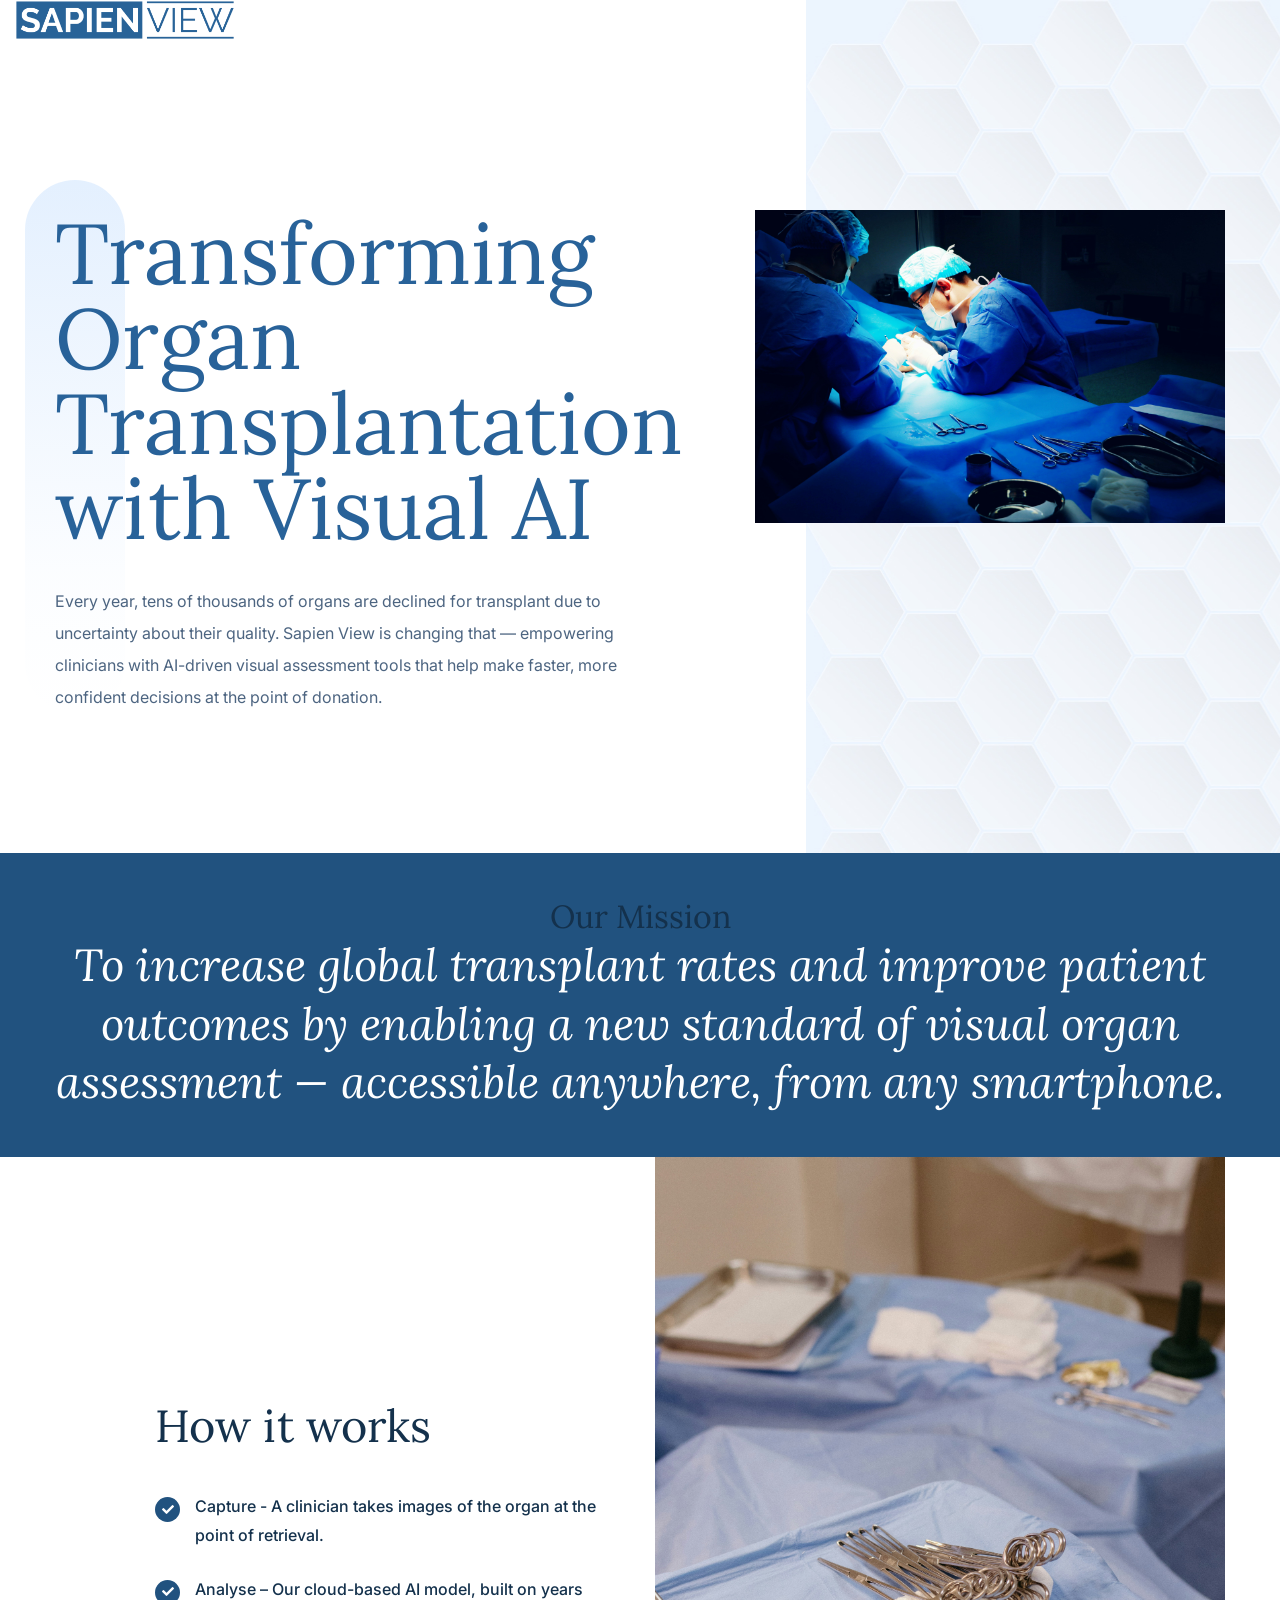
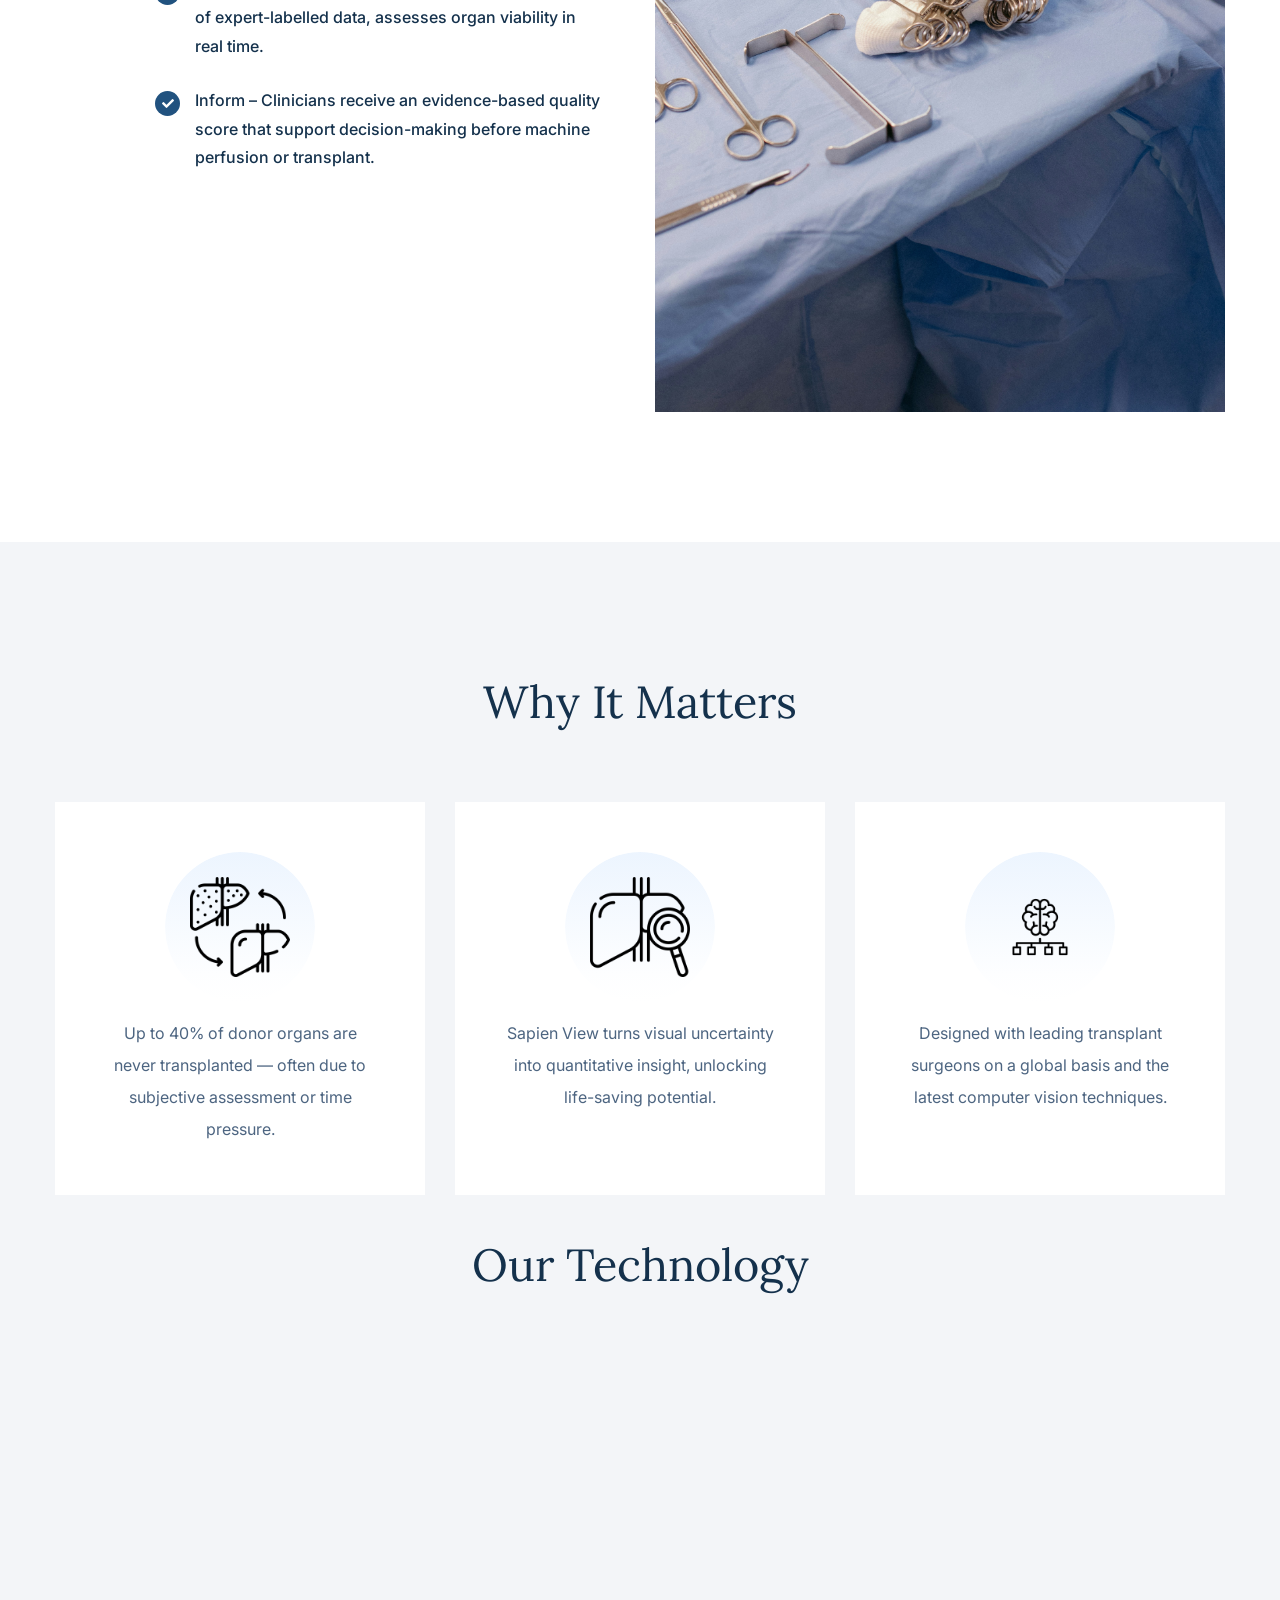
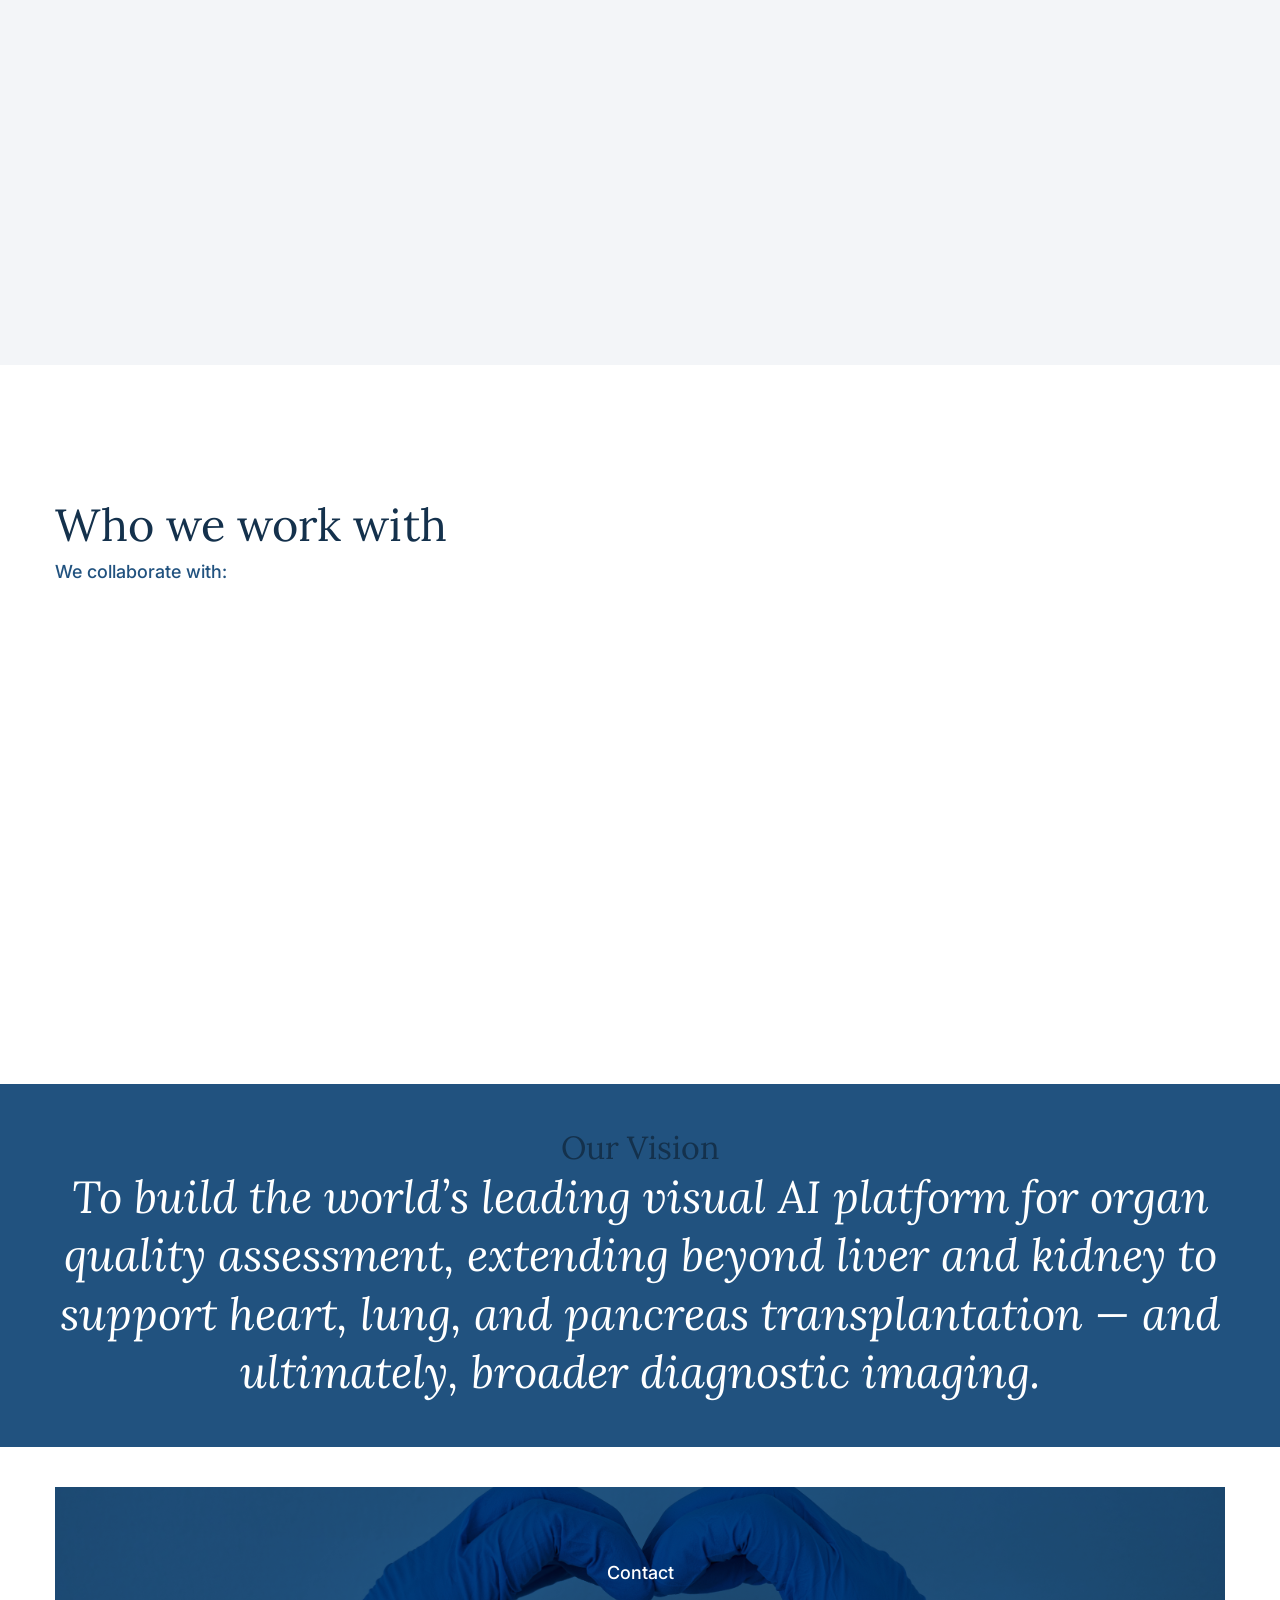
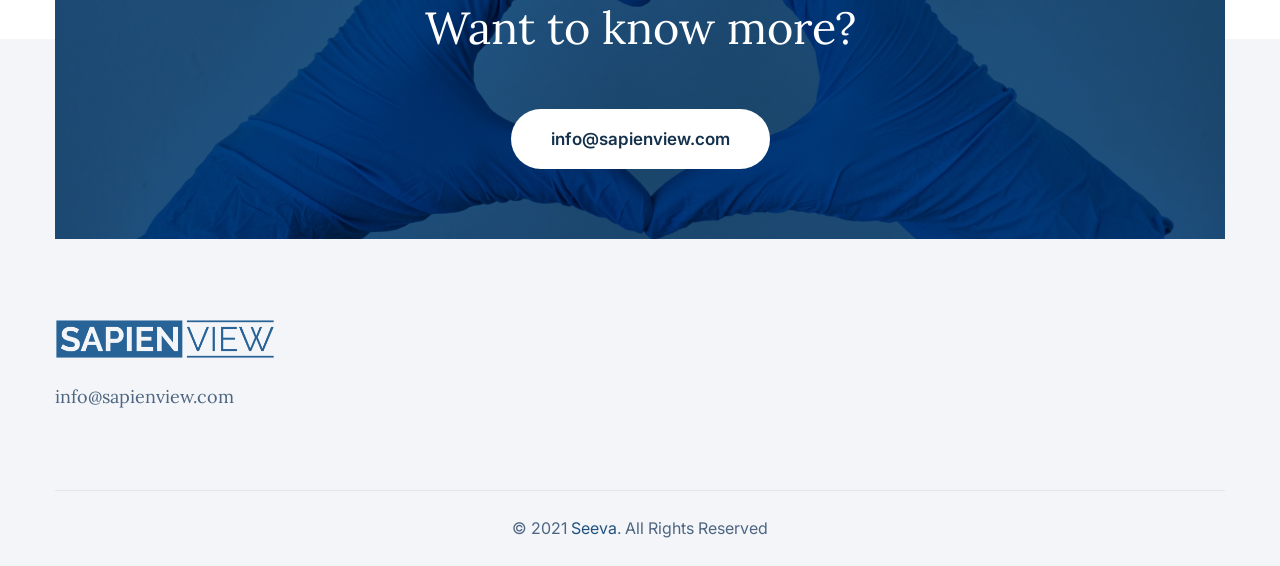
==== commit c95fb8bd: "update some text" ====
--- a/index.html
+++ b/index.html
@@ -43,157 +43,16 @@
                 <div class="header-left">
                     <div class="site-logo">
                         <a href="index.html">
-                            <img src="assets/img/logo.png" alt="Seeva">
+                            <img style="height:40px;" src="assets/img/sapienview/Sapien View Main Logo (1).png" alt="Seeva">
                         </a>
                     </div>
-                    <!-- <nav class="site-menu menu-gap-left d-none d-xl-block">
-                        <ul class="primary-menu">
-                            <li class="active">
-                                <a href="index.html">Home</a>
-                                <ul class="sub-menu">
-                                    <li><a href="index.html">Home One</a></li>
-                                    <li><a href="index-two.html">Home Two</a></li>
-                                    <li><a href="index-three.html">Home Three</a></li>
-                                    <li><a href="index-four.html">Home Four</a></li>
-                                    <li><a href="index-five.html">Home Five</a></li>
-                                </ul>
-                            </li>
-                            <li><a href="about.html">About</a></li>
-                            <li>
-                                <a href="#">Pages</a>
-                                <ul class="sub-menu">
-                                    <li>
-                                        <a href="service.html">Services</a>
-                                        <ul class="sub-menu">
-                                            <li><a href="service.html">Service One</a></li>
-                                            <li><a href="service-two.html">Service Two</a></li>
-                                            <li><a href="service-details.html">Service Details</a></li>
-                                        </ul>
-                                    </li>
-                                    <li><a href="pricing.html">Pricing Plan</a></li>
-                                    <li><a href="faq.html">Help & FAQ</a></li>
-                                    <li><a href="gallery.html">Our Gallery</a></li>
-                                    <li><a href="appointments.html">Appointment</a></li>
-                                </ul>
-                            </li>
-                            <li>
-                                <a href="doctors.html">Doctors</a>
-                                <ul class="sub-menu">
-                                    <li><a href="doctors.html">Doctor</a></li>
-                                    <li><a href="doctor-details.html">Doctor Details</a></li>
-                                </ul>
-                            </li>
-                            <li>
-                                <a href="blog-standard.html">Blog</a>
-                                <ul class="sub-menu">
-                                    <li><a href="blog-standard.html">Blog</a></li>
-                                    <li><a href="blog-details.html">Blog Details</a></li>
-                                </ul>
-                            </li>
-                            <li>
-                                <a href="shop.html">Shop</a>
-                                <ul class="sub-menu">
-                                    <li><a href="shop.html">Shop</a></li>
-                                    <li><a href="product-details.html">Shop Details</a></li>
-                                </ul>
-                            </li>
-                            <li><a href="contact.html">Contact</a></li>
-                        </ul>
-                    </nav> -->
-                </div>
-                <!-- <div class="header-right">
-                    <ul class="extra-icons">
-                        <li class="d-none d-sm-block">
-                            <div class="header-search-area">
-                                <form action="#">
-                                    <input type="search" placeholder="Search Here">
-                                    <button type="submit"><i class="far fa-search"></i></button>
-                                </form>
-                            </div>
-                        </li>
-                        <li class="d-none d-xl-block">
-                            <div class="off-canvas-btn style-two">
-                                <span></span>
-                            </div>
-                        </li>
-                        <li class="d-xl-none">
-                            <a href="#" class="navbar-toggler">
-                                <span></span>
-                                <span></span>
-                                <span></span>
-                            </a>
-                        </li>
-                    </ul>
-                </div> -->
+                   
+                </div>
+               
             </div>
         </div>
 
        
-
-        <!-- Start Mobile Panel -->
-        <!-- <div class="slide-panel mobile-slide-panel">
-            <div class="panel-overlay"></div>
-            <div class="panel-inner">
-                <div class="panel-logo">
-                    <img src="assets/img/logo.png" alt="">
-                </div>
-                <nav class="mobile-menu">
-                    <ul class="primary-menu">
-                        <li class="active">
-                            <a href="index.html">Home</a>
-                            <ul class="sub-menu">
-                                <li><a href="index.html">Home One</a></li>
-                                <li><a href="index-two.html">Home Two</a></li>
-                                <li><a href="index-three.html">Home Three</a></li>
-                                <li><a href="index-four.html">Home Four</a></li>
-                                <li><a href="index-five.html">Home Five</a></li>
-                            </ul>
-                        </li>
-                        <li><a href="about.html">About</a></li>
-                        <li>
-                            <a href="#">Pages</a>
-                            <ul class="sub-menu">
-                                <li>
-                                    <a href="service.html">Services</a>
-                                    <ul class="sub-menu">
-                                        <li><a href="service.html">Service One</a></li>
-                                        <li><a href="service-two.html">Service Two</a></li>
-                                        <li><a href="service-details.html">Service Details</a></li>
-                                    </ul>
-                                </li>
-                                <li><a href="pricing.html">Pricing Plan</a></li>
-                                <li><a href="faq.html">Help & FAQ</a></li>
-                                <li><a href="gallery.html">Our Gallery</a></li>
-                                <li><a href="appointments.html">Appointment</a></li>
-                            </ul>
-                        </li>
-                        <li>
-                            <a href="doctors.html">Doctors</a>
-                            <ul class="sub-menu">
-                                <li><a href="doctor-details.html">Doctor Details</a></li>
-                            </ul>
-                        </li>
-                        <li>
-                            <a href="blog-standard.html">Blog</a>
-                            <ul class="sub-menu">
-                                <li><a href="blog-details.html">Blog Details</a></li>
-                            </ul>
-                        </li>
-                        <li>
-                            <a href="shop.html">Shop</a>
-                            <ul class="sub-menu">
-                                <li><a href="product-details.html">Shop Details</a></li>
-                            </ul>
-                        </li>
-                        <li><a href="contact.html">Contact</a></li>
-                    </ul>
-                </nav>
-                <a href="#" class="panel-close">
-                    <i class="fal fa-times"></i>
-                </a>
-            </div>
-        </div> -->
-        <!-- Start Mobile Panel -->
     </header>
     <!--====== End Template Header ======-->
 
@@ -245,7 +104,7 @@
                                 Capture - A clinician takes images of the organ at the point of retrieval.
                             </li>
                             <li class="wow fadeInUp" data-wow-delay="0.4s">
-                                Analyse – Our cloud-based AI model, trained on hundreds of thousands of expert-labelled cases, assesses organ viability in real time.
+                                Analyse – Our cloud-based AI model, built on years of expert-labelled data, assesses organ viability in real time.
                             </li>
                             <li class="wow fadeInUp" data-wow-delay="0.5s">
                                 Inform – Clinicians receive an evidence-based quality score that support decision-making before machine perfusion or transplant.
@@ -364,7 +223,7 @@
                         </div>
                         <h4 class="title">Continuous Learning</h4>
                         <p>
-                            Our models improve with each validated case, guided by expert annotations and performance feedback.
+                           Model Validation – Our AI leverages the latest advances in computer vision and modelling, validated against expert-labelled datasets for precision and clinical confidence.
                         </p>
 
                         
@@ -499,7 +358,7 @@
                         <div class="col-lg-3 col-md-8">
                             <div class="widget text-widget">
                                 <div class="footer-logo">
-                                    <img src="assets/img/logo.png" alt="Medibo">
+                                   <img style="height:40px;" src="assets/img/sapienview/Sapien View Main Logo (1).png" alt="Seeva">
                                 </div>
                                
                                 <ul class="contact-list">
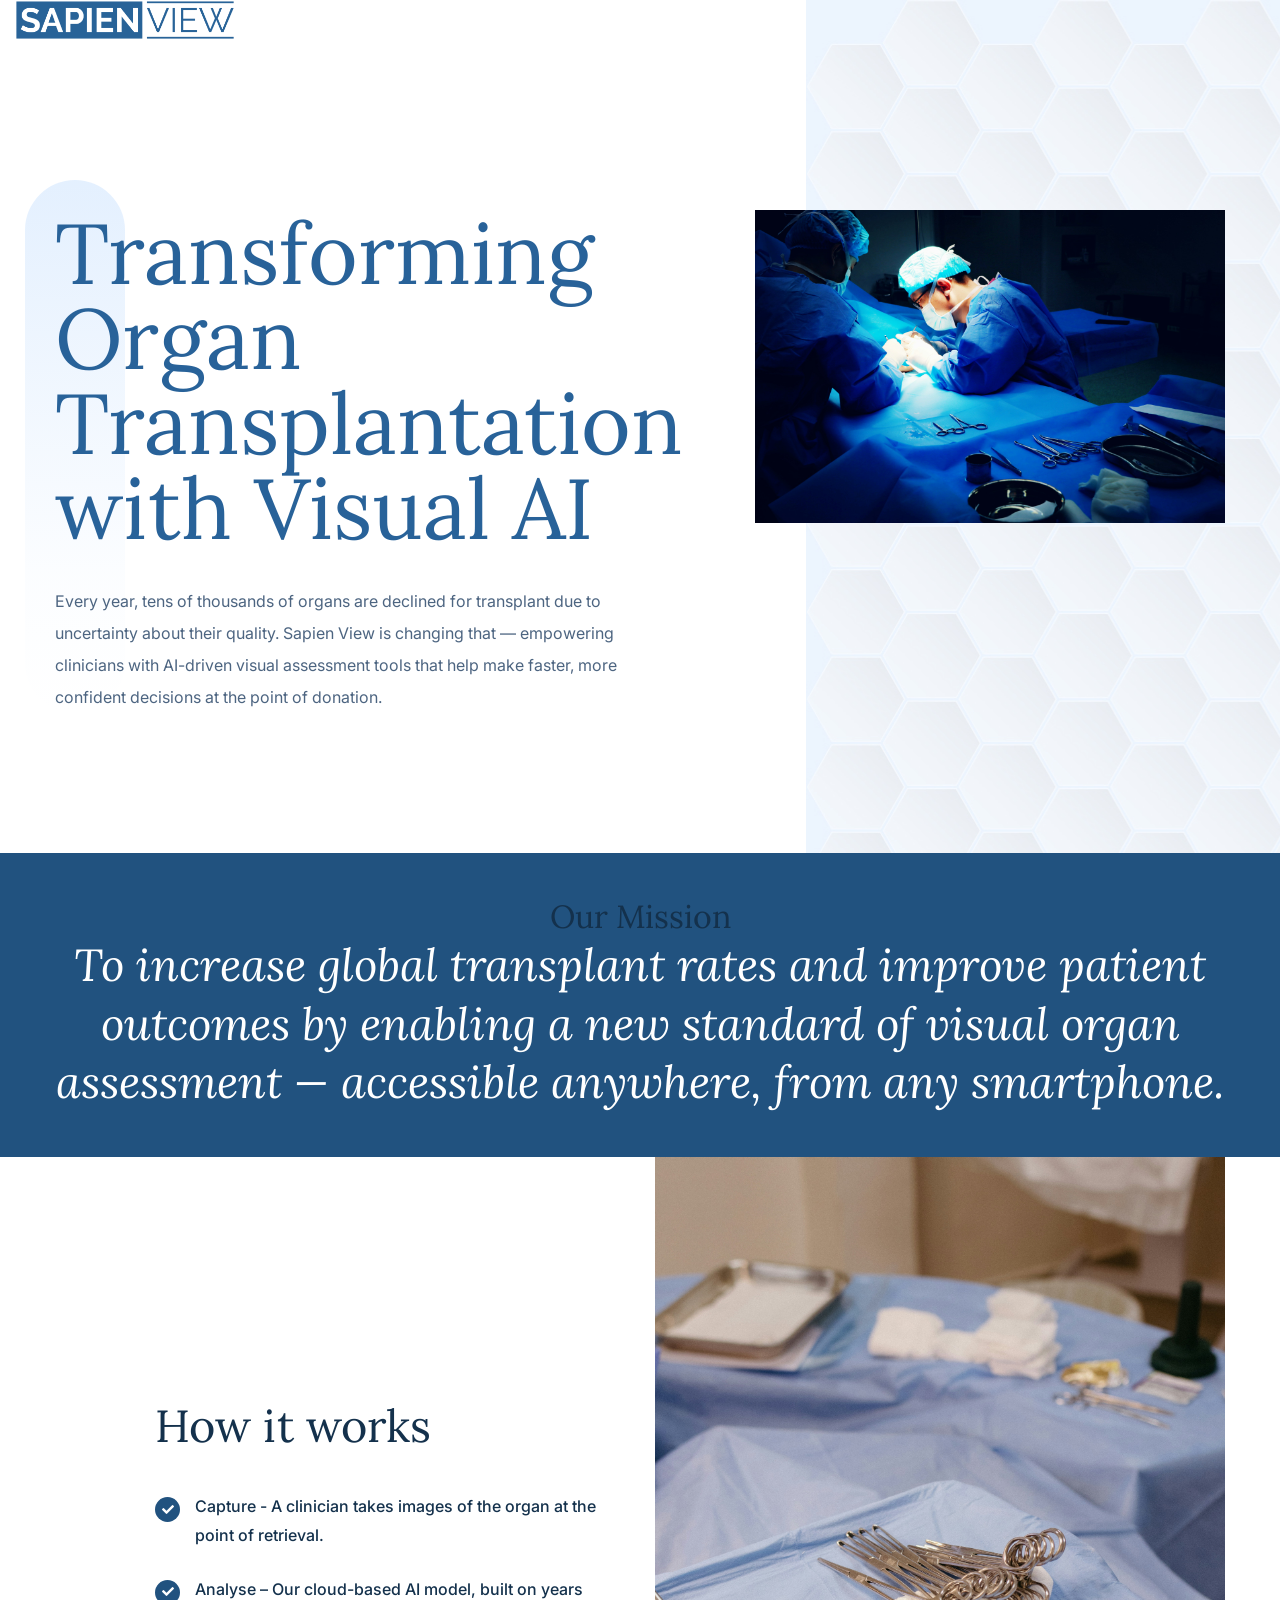
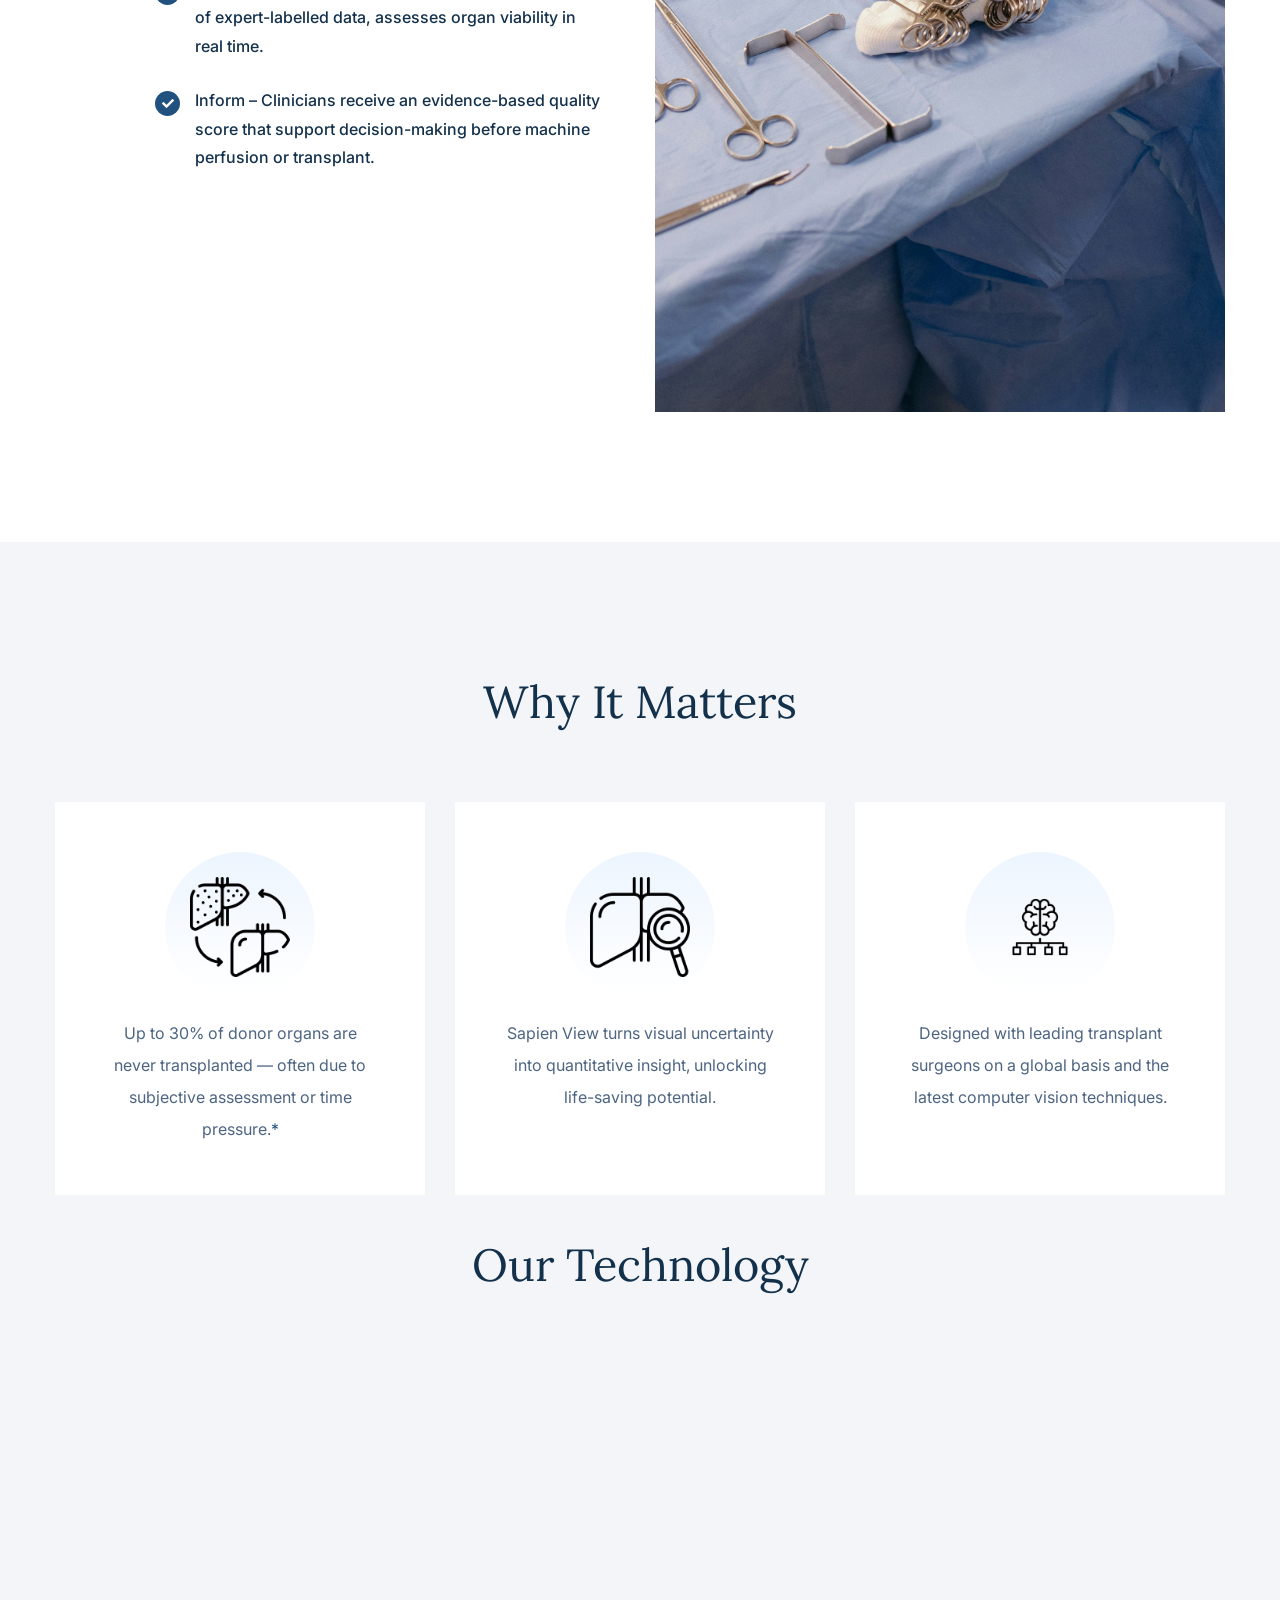
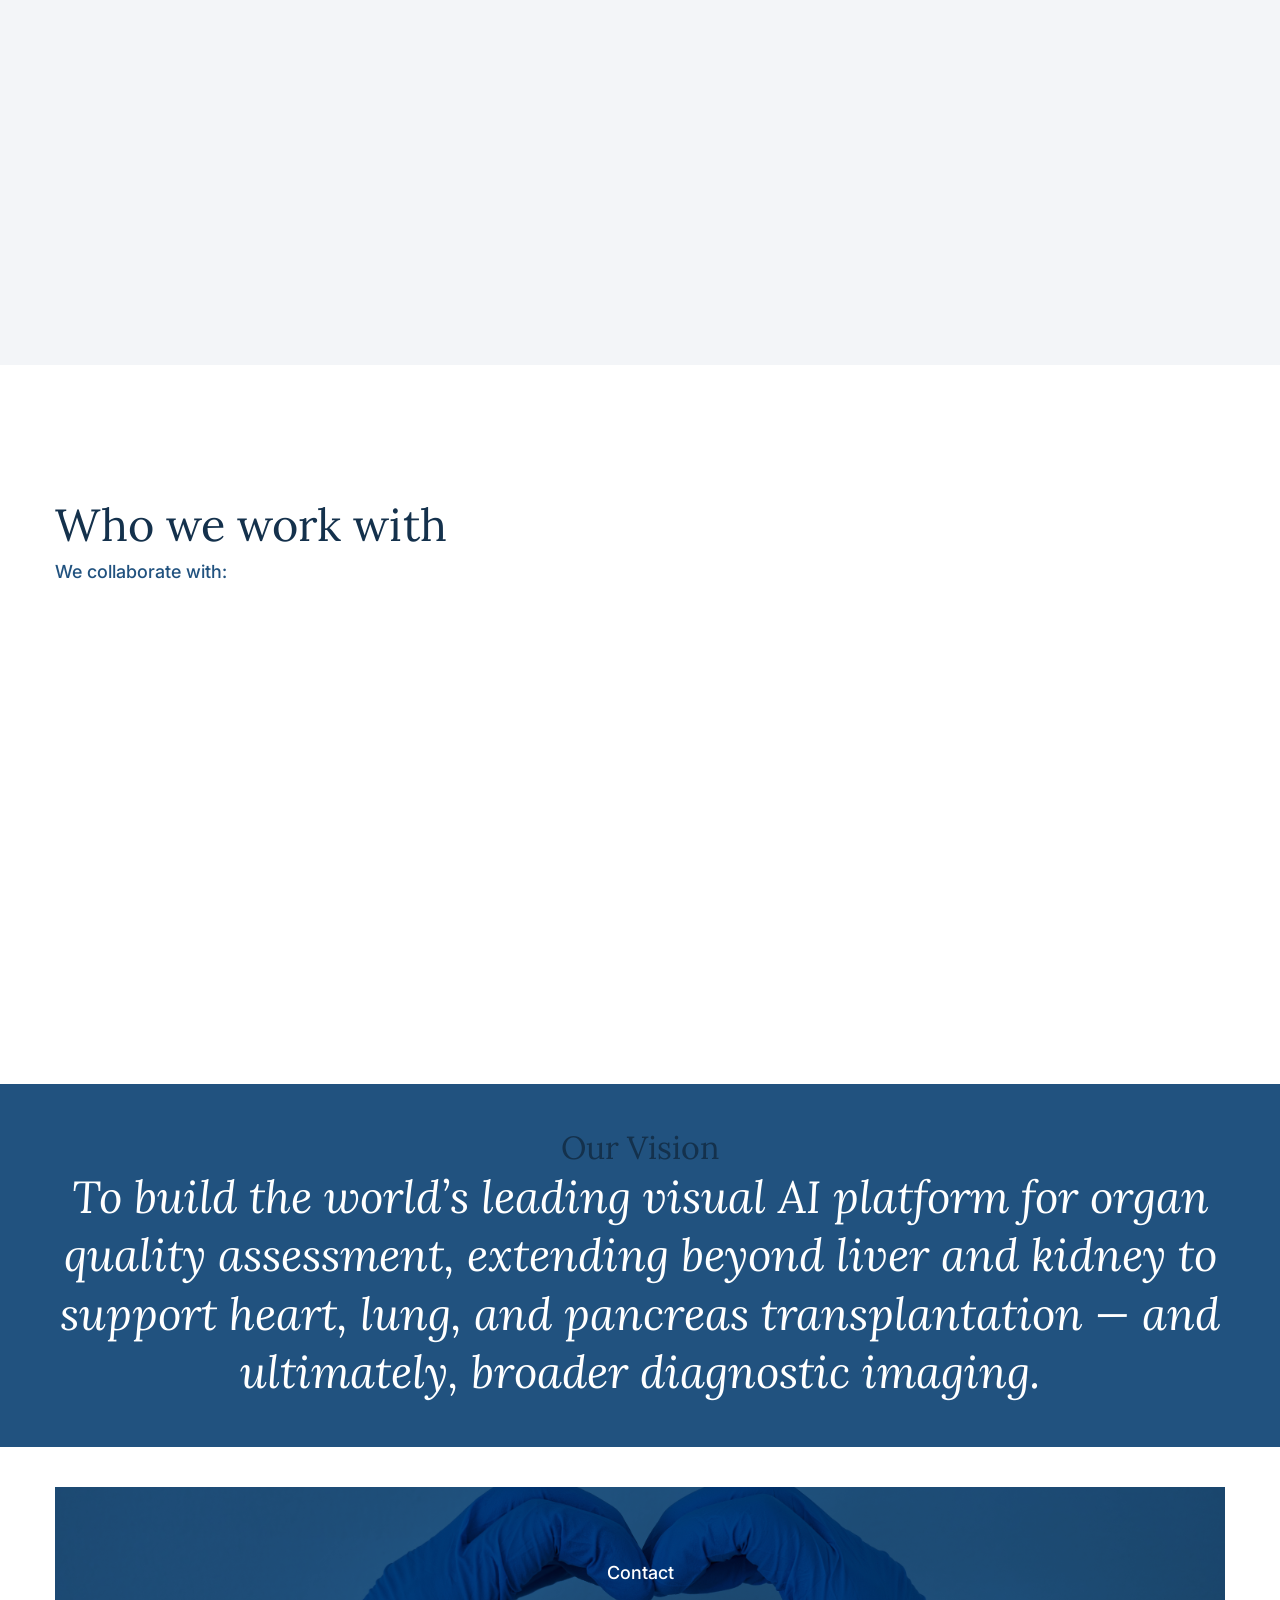
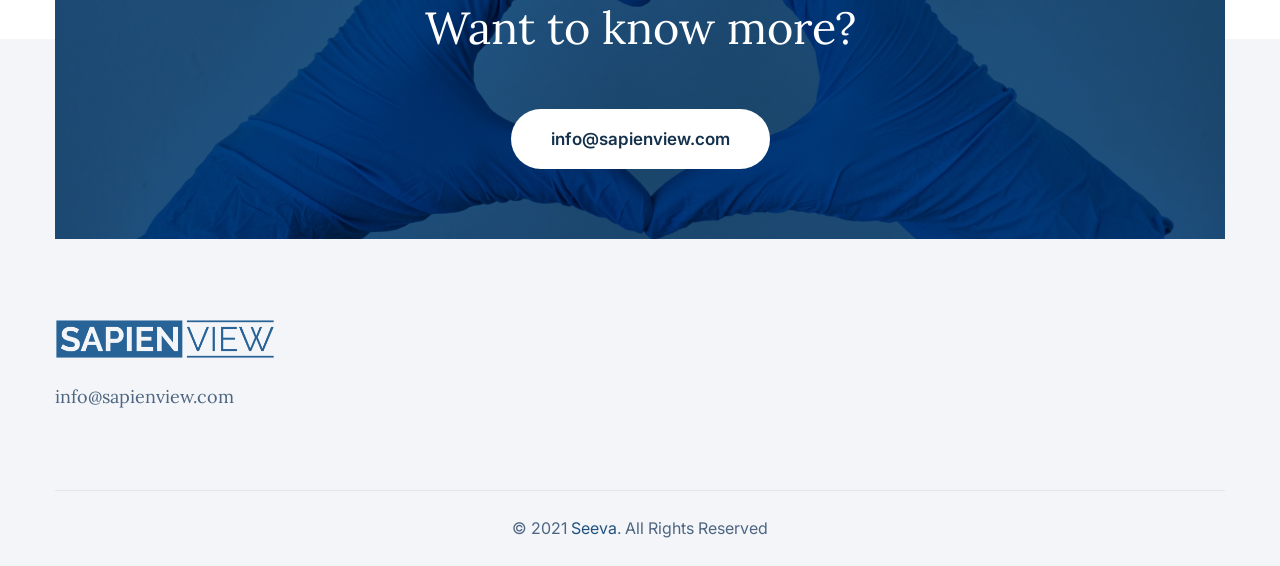
==== commit d3bdda84: "add ref for 30% utilisation" ====
--- a/index.html
+++ b/index.html
@@ -142,7 +142,7 @@
                         </div>
                         <!-- <h4 class="title"><a href="service-details.html">Cardiology</a></h4> -->
                         <p>
-                            Up to 40% of donor organs are never transplanted — often due to subjective assessment or time pressure.
+                            Up to 30% of donor organs are never transplanted — often due to subjective assessment or time pressure.<a href="https://eur03.safelinks.protection.outlook.com/?url=https%3A%2F%2Fpmc.ncbi.nlm.nih.gov%2Farticles%2FPMC11073772%2F%23%3A~%3Atext%3DThe%2520volume%2520of%2520liver%2520transplantation%2Chad%2520macrosteatosis%2520of%2520%253C30%2525&data=05%7C02%7Ckate.court%40newcastle.ac.uk%7Cd8d0b1c8b52b4d560e9508de23a6a0f1%7C9c5012c9b61644c2a91766814fbe3e87%7C1%7C0%7C638987395737872116%7CUnknown%7CTWFpbGZsb3d8eyJFbXB0eU1hcGkiOnRydWUsIlYiOiIwLjAuMDAwMCIsIlAiOiJXaW4zMiIsIkFOIjoiTWFpbCIsIldUIjoyfQ%3D%3D%7C0%7C%7C%7C&sdata=hv2pSAYdz4%2FBj5CLaAjwsLsqAg%2BXC%2FGPX10XSKPjfP4%3D&reserved=0">*</a>
                         </p>
 
                         
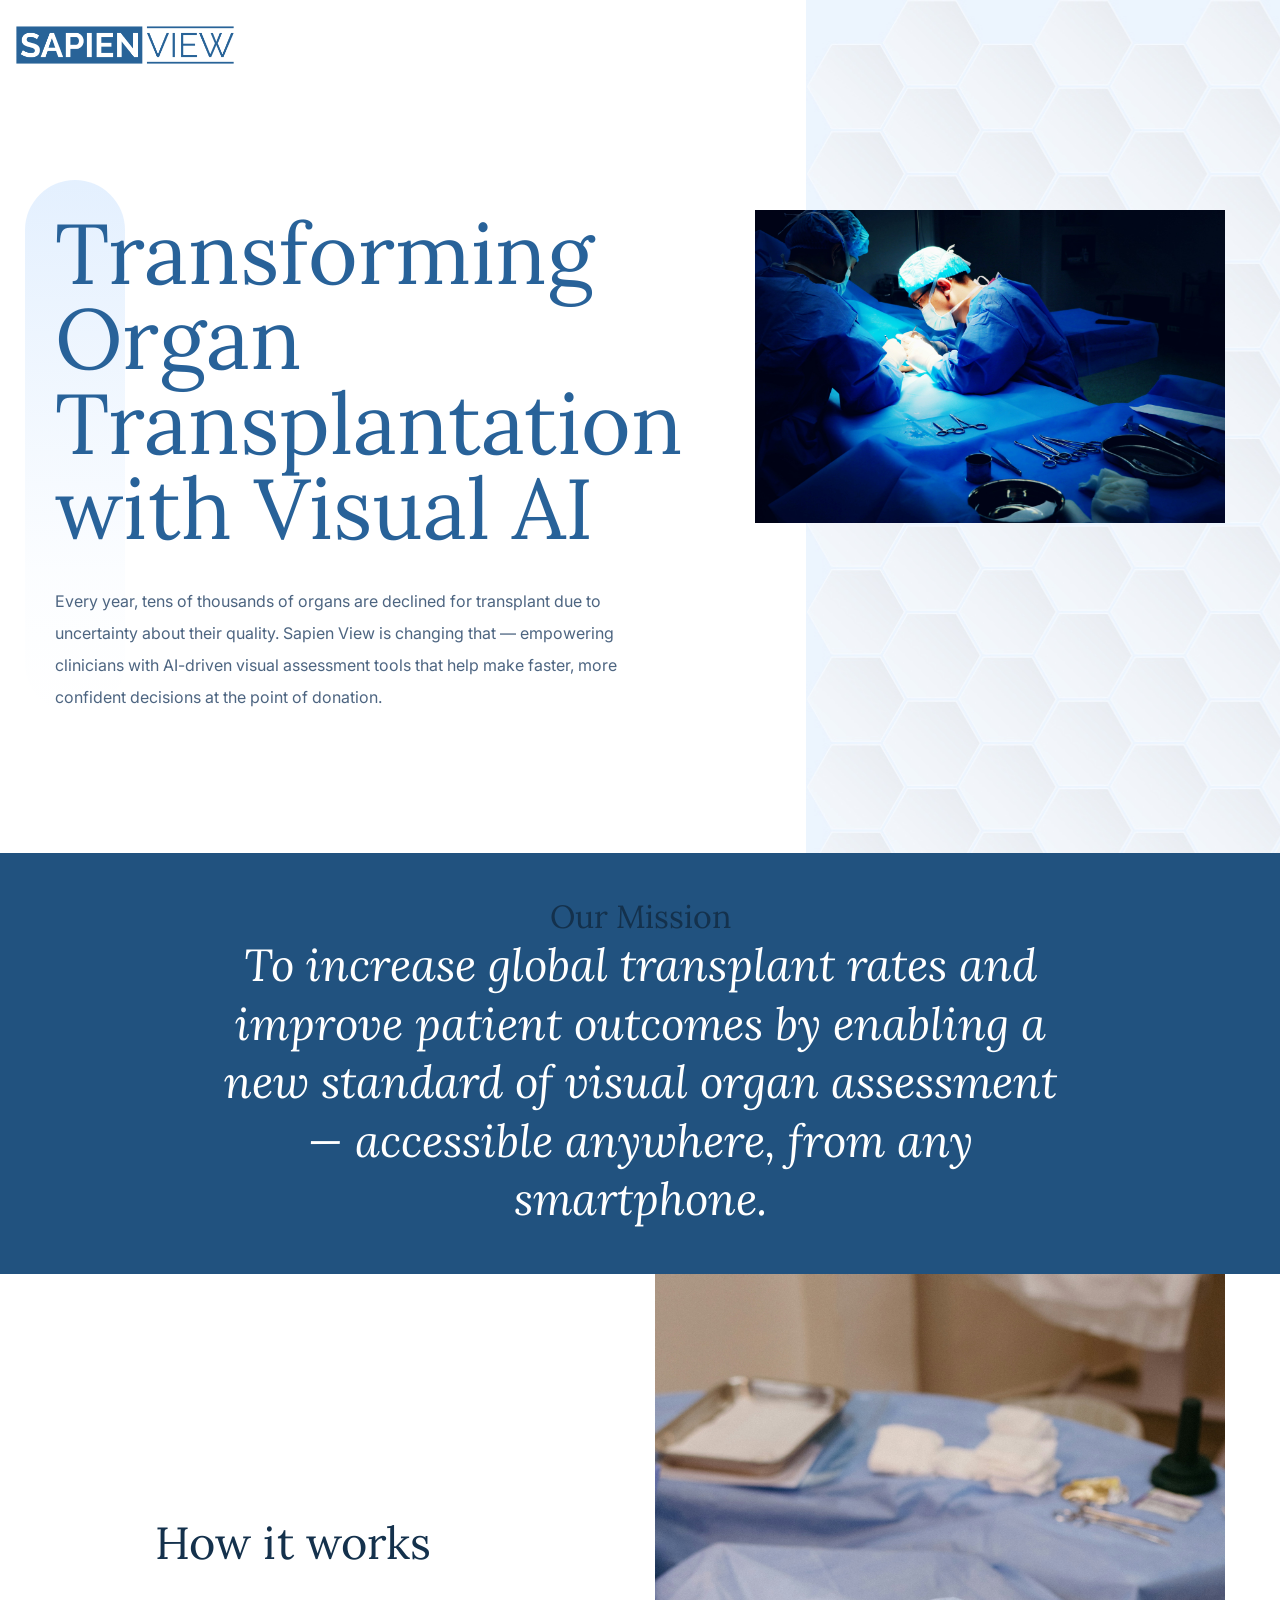
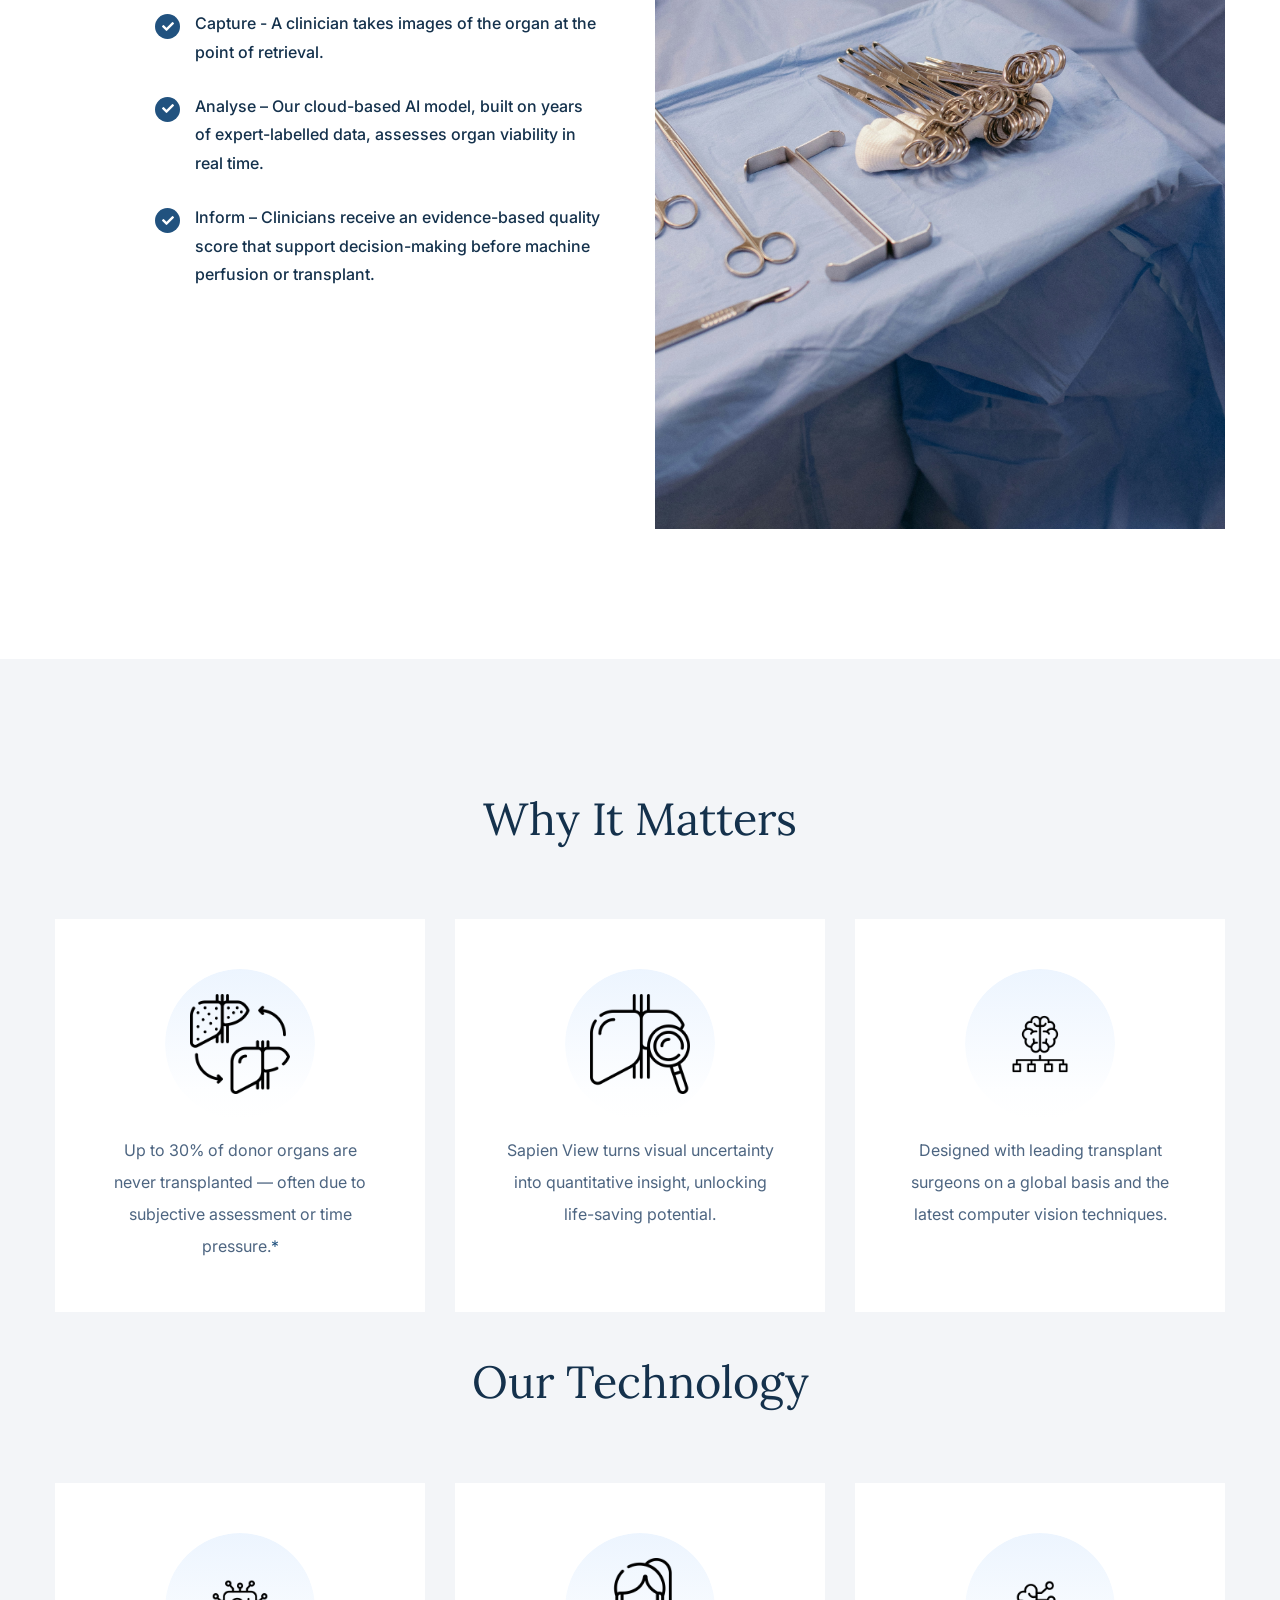
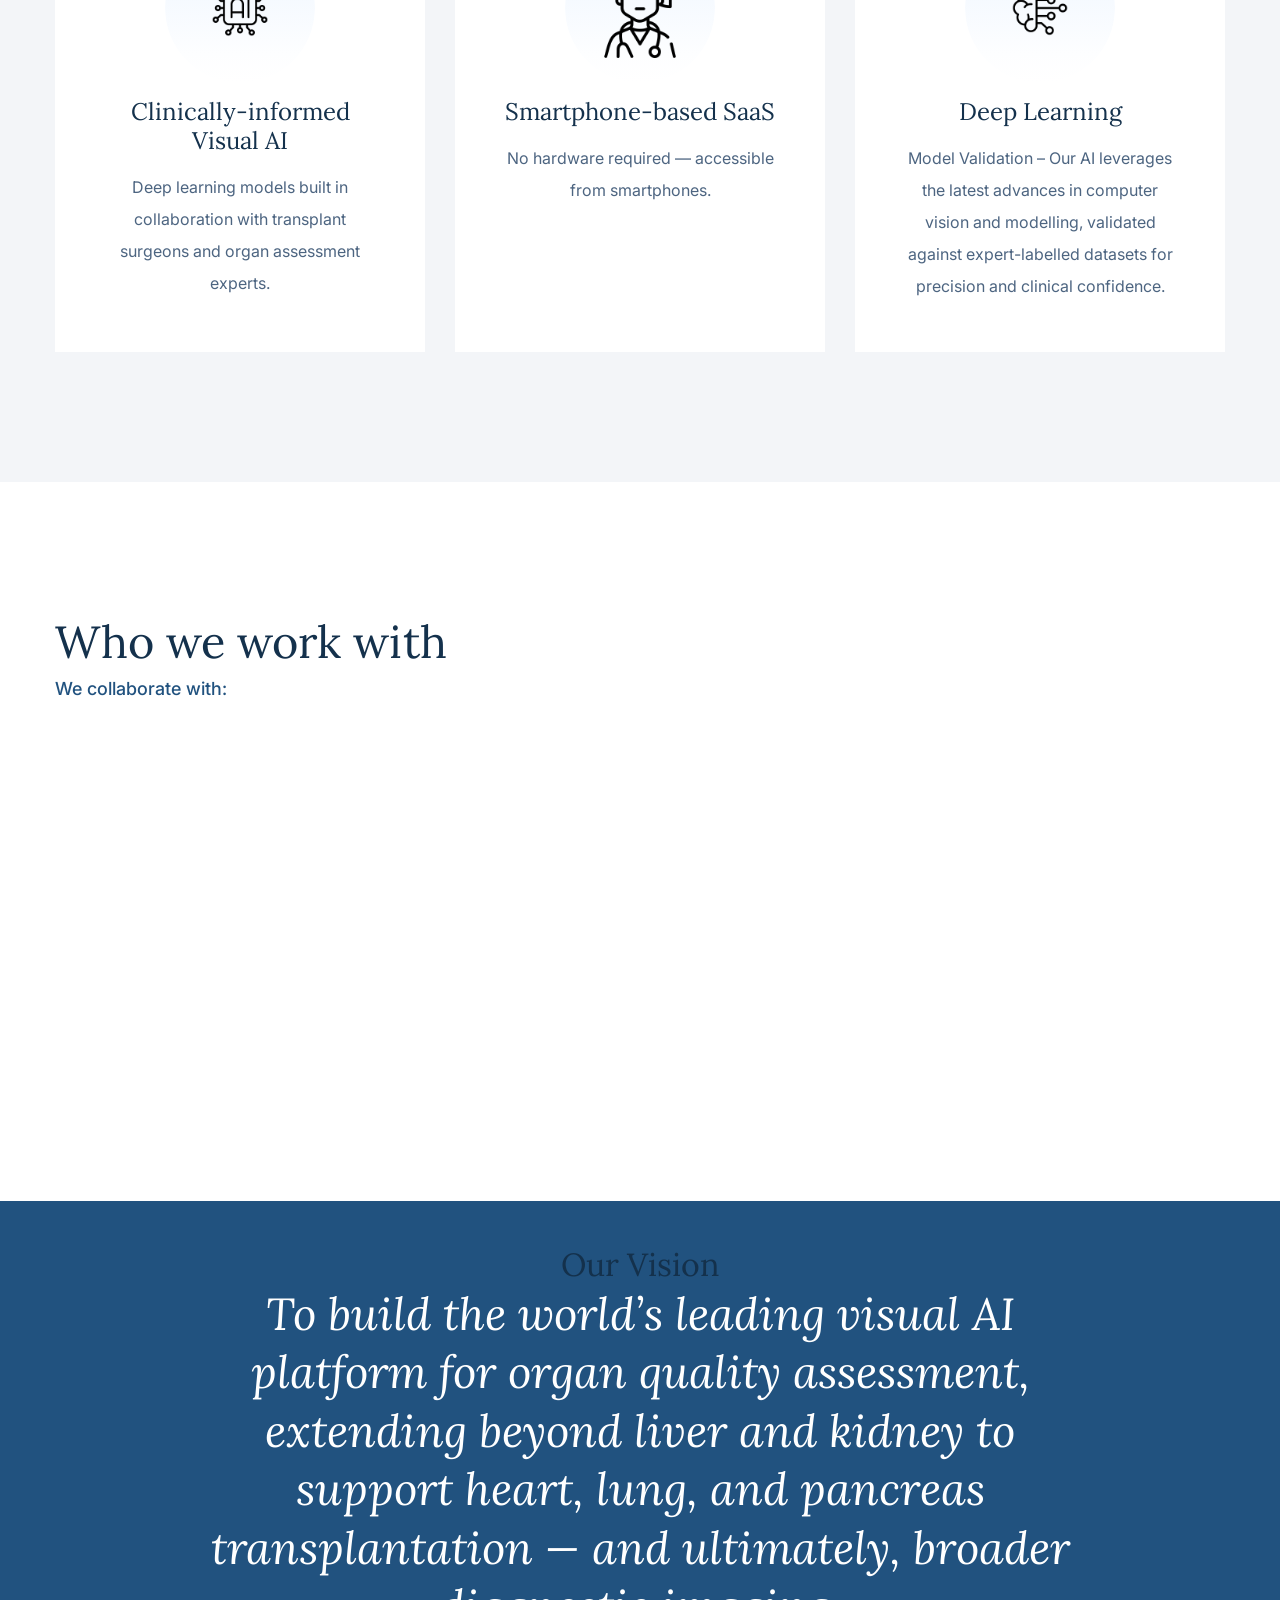
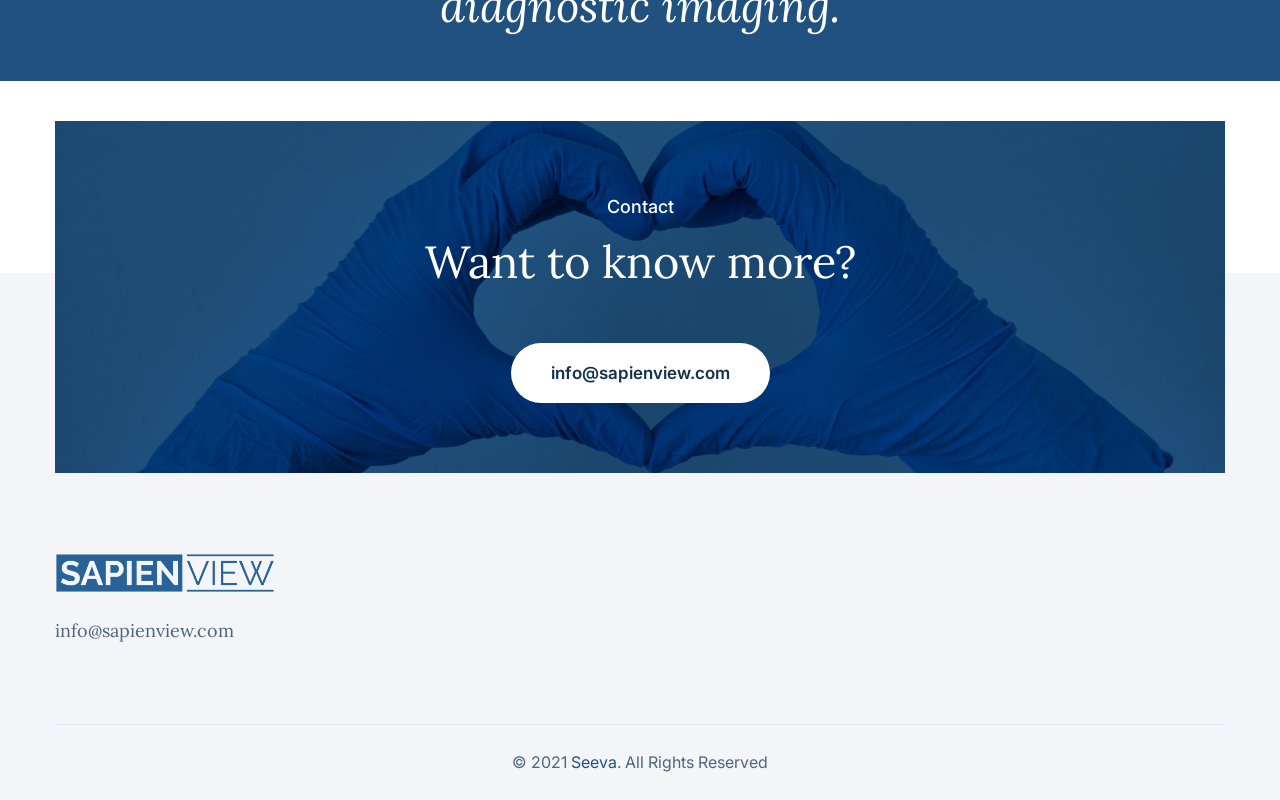
==== commit bebd4a7f: "add google analytics" ====
--- a/index.html
+++ b/index.html
@@ -2,6 +2,13 @@
 <html lang="zxx">
 
 <head>
+    <!-- Google Tag Manager -->
+<script>(function(w,d,s,l,i){w[l]=w[l]||[];w[l].push({'gtm.start':
+new Date().getTime(),event:'gtm.js'});var f=d.getElementsByTagName(s)[0],
+j=d.createElement(s),dl=l!='dataLayer'?'&l='+l:'';j.async=true;j.src=
+'https://www.googletagmanager.com/gtm.js?id='+i+dl;f.parentNode.insertBefore(j,f);
+})(window,document,'script','dataLayer','GTM-WWSLS92R');</script>
+<!-- End Google Tag Manager -->
     <meta charset="UTF-8">
     <meta http-equiv="X-UA-Compatible" content="IE=edge">
     <meta name="viewport" content="width=device-width, initial-scale=1.0">
@@ -28,6 +35,10 @@
 </head>
 
 <body>
+    <!-- Google Tag Manager (noscript) -->
+<noscript><iframe src="https://www.googletagmanager.com/ns.html?id=GTM-WWSLS92R"
+height="0" width="0" style="display:none;visibility:hidden"></iframe></noscript>
+<!-- End Google Tag Manager (noscript) -->
     <!--====== Start Preloader ======-->
     <div id="preloader">
         <div id="loading-center">
@@ -210,7 +221,7 @@
                         </div>
                         <h4 class="title">Smartphone-based SaaS</h4>
                         <p>
-                           No hardware required — accessible to any clinician, anywhere.
+                           No hardware required — accessible from smartphones.
                         </p>
 
                         
@@ -221,7 +232,7 @@
                         <div class="icon">
                             <img src="assets/img/sapienview/Super Intelegence.png" alt="Icon">
                         </div>
-                        <h4 class="title">Continuous Learning</h4>
+                        <h4 class="title">Deep Learning</h4>
                         <p>
                            Model Validation – Our AI leverages the latest advances in computer vision and modelling, validated against expert-labelled datasets for precision and clinical confidence.
                         </p>
--- a/assets/css/style.css
+++ b/assets/css/style.css
@@ -660,6 +660,7 @@
   position: relative;
   z-index: 999; }
   .template-header .header-navigation {
+    padding: 25px 0;
     display: -webkit-box;
     display: -ms-flexbox;
     display: flex;
@@ -673,7 +674,7 @@
     margin-right: -15px; }
     @media (max-width: 1199px) {
       .template-header .header-navigation {
-        padding: 18px 0; } }
+        padding: 30px 0; } }
   .template-header .header-left,
   .template-header .header-center,
   .template-header .header-right {
@@ -4284,9 +4285,14 @@
     font-size: 45px;
     font-style: italic;
     font-weight: 400;
-    line-height: 1.3; }
+    line-height: 1.3; 
+  margin-left: 15%;
+        margin-right: 15%;}
+
     @media (max-width: 1199px) {
       .big-tagline .tagline {
+        margin-left: 5%;
+        margin-right: 5%;
         font-size: 32px; } }
     @media (max-width: 767px) {
       .big-tagline .tagline {
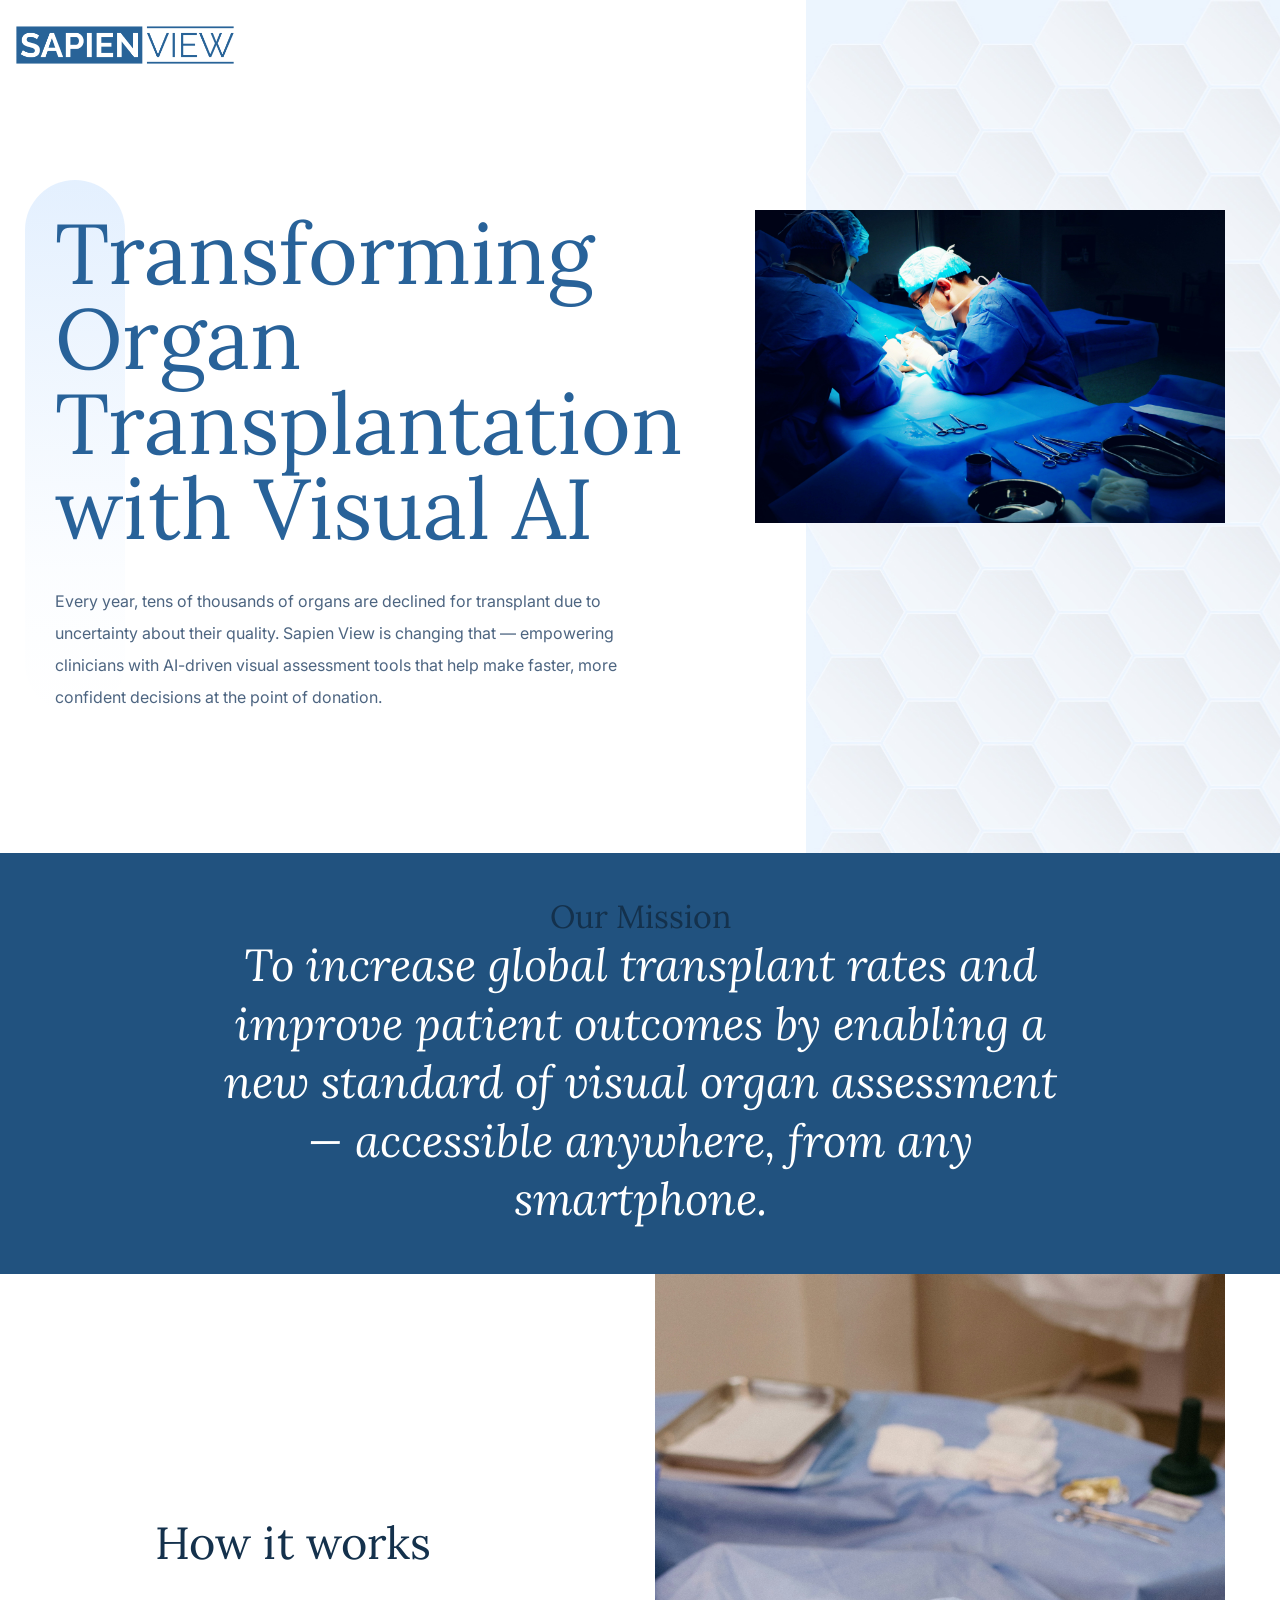
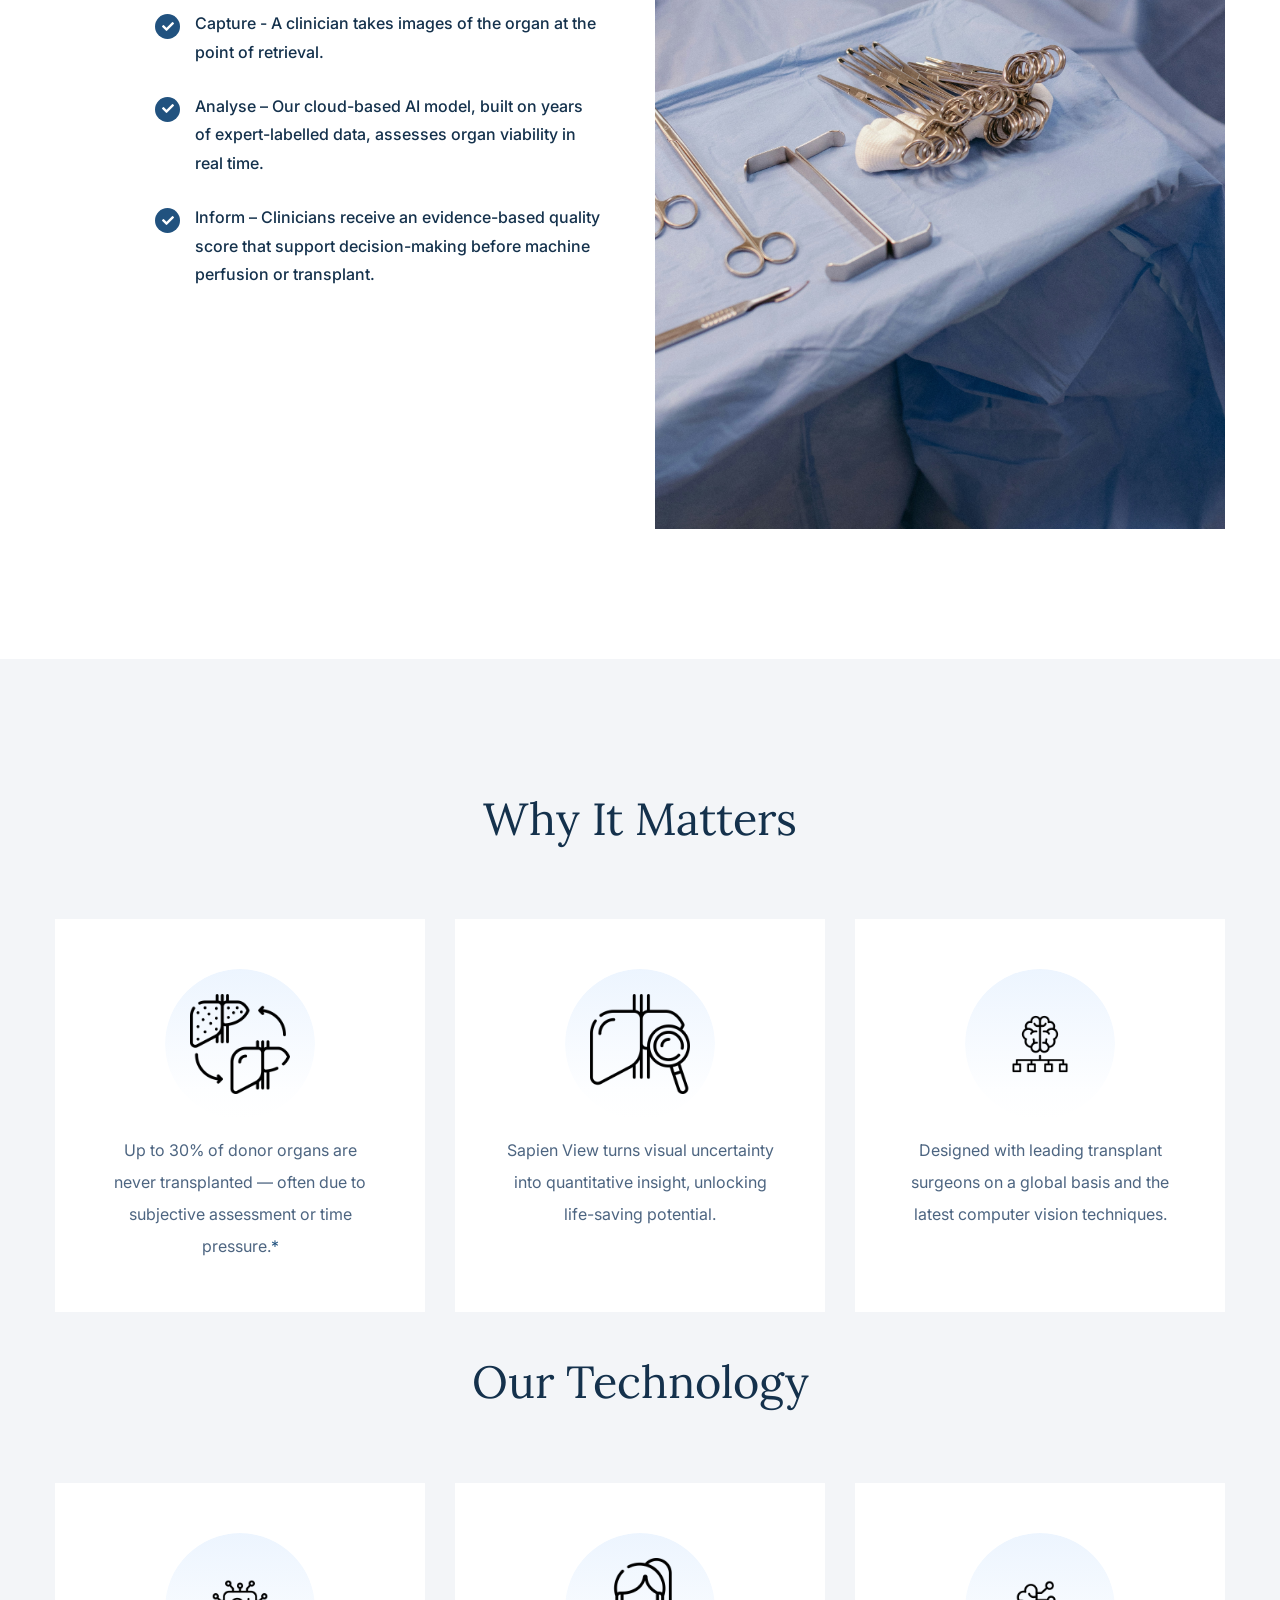
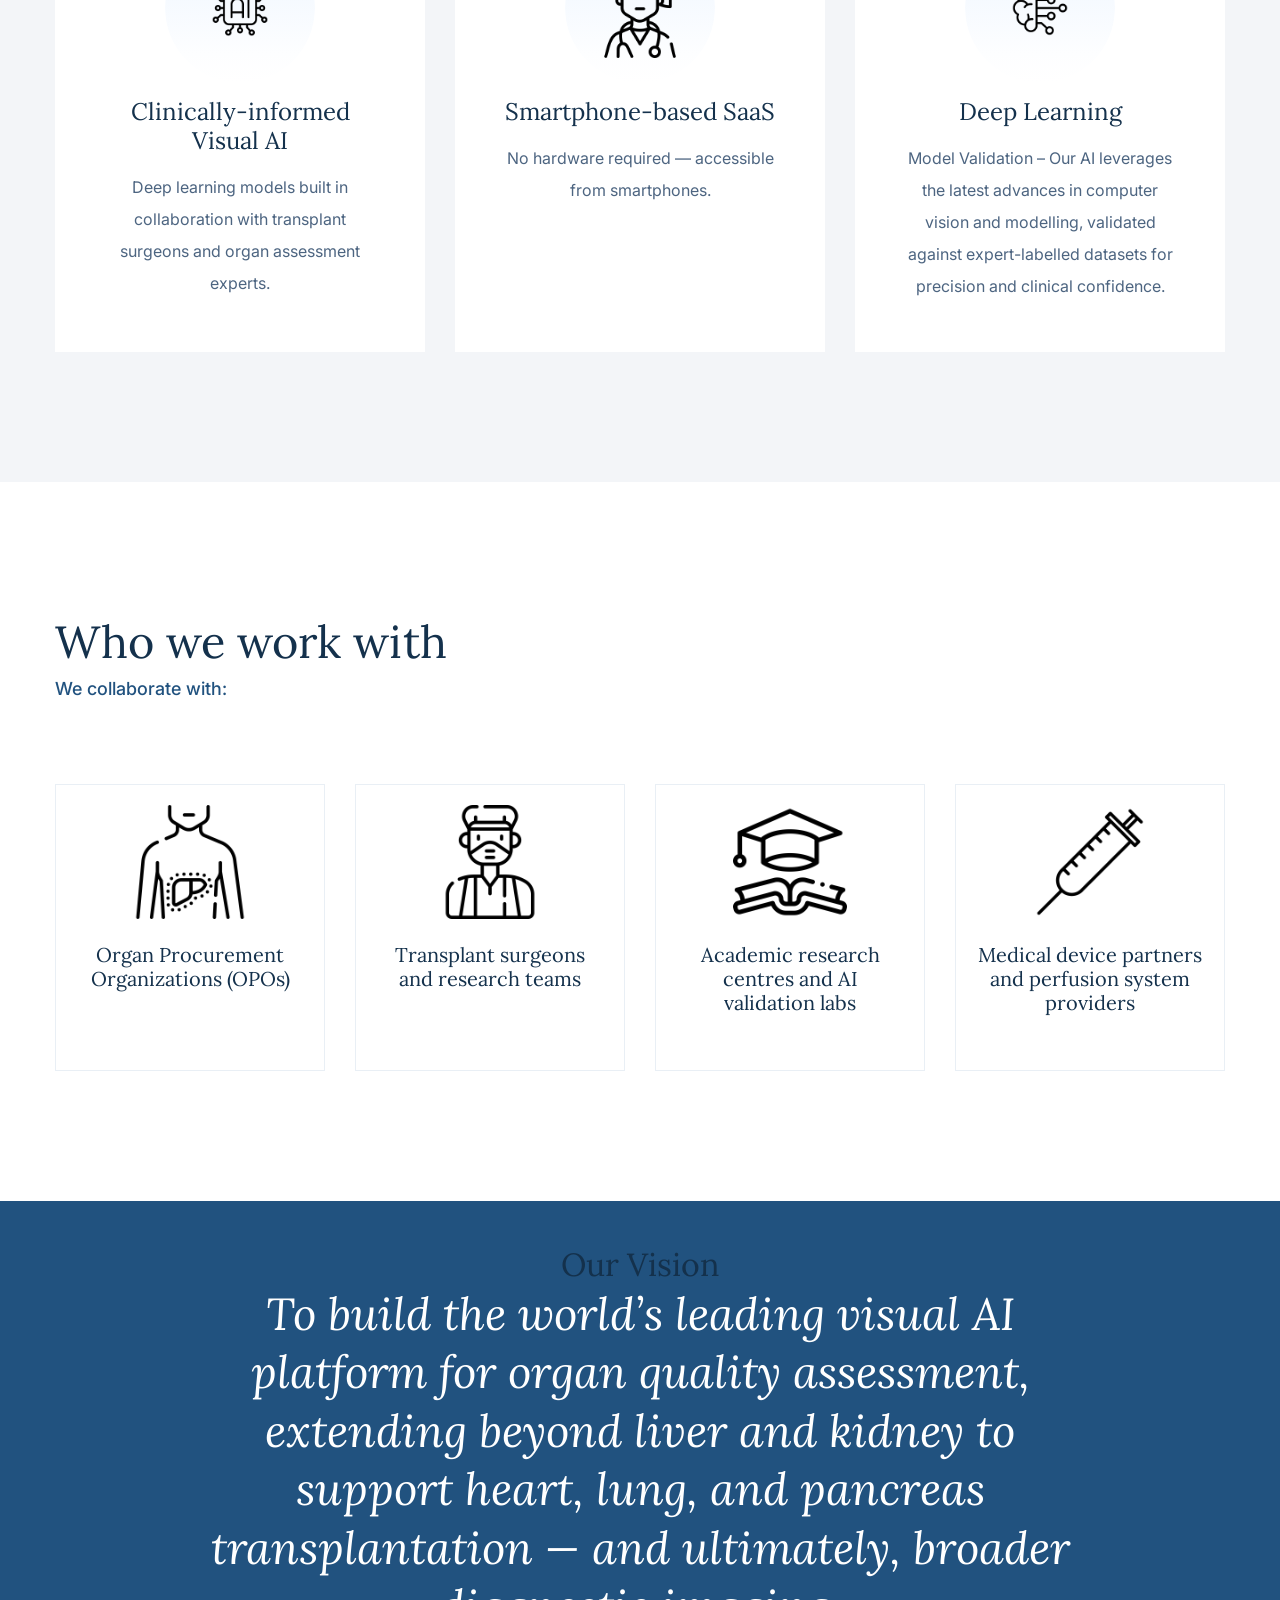
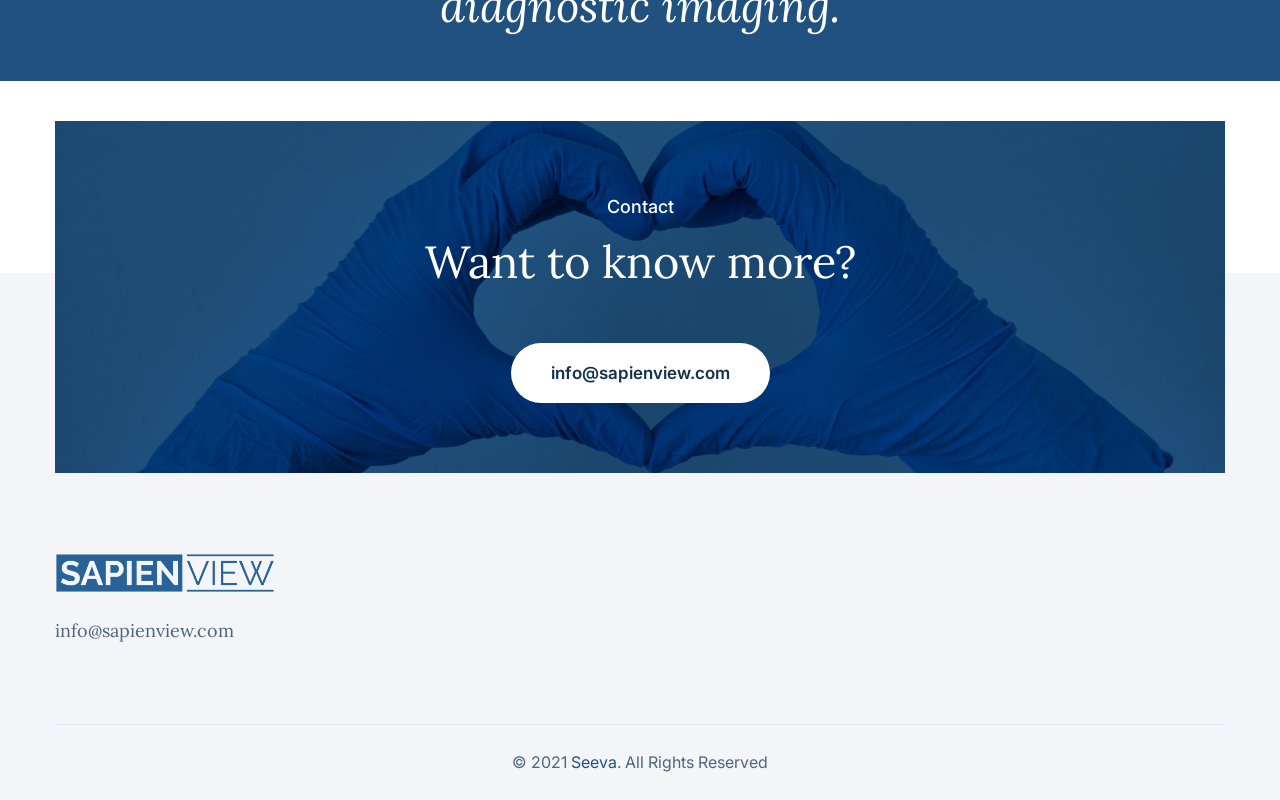
==== commit 45b81031: "analytics" ====
--- a/index.html
+++ b/index.html
@@ -3,12 +3,21 @@
 
 <head>
     <!-- Google Tag Manager -->
-<script>(function(w,d,s,l,i){w[l]=w[l]||[];w[l].push({'gtm.start':
+<!-- <script>(function(w,d,s,l,i){w[l]=w[l]||[];w[l].push({'gtm.start':
 new Date().getTime(),event:'gtm.js'});var f=d.getElementsByTagName(s)[0],
 j=d.createElement(s),dl=l!='dataLayer'?'&l='+l:'';j.async=true;j.src=
 'https://www.googletagmanager.com/gtm.js?id='+i+dl;f.parentNode.insertBefore(j,f);
-})(window,document,'script','dataLayer','GTM-WWSLS92R');</script>
+})(window,document,'script','dataLayer','GTM-WWSLS92R');</script> -->
 <!-- End Google Tag Manager -->
+ <!-- Google tag (gtag.js) -->
+<script async src="https://www.googletagmanager.com/gtag/js?id=G-P1VG3BXM1V"></script>
+<script>
+  window.dataLayer = window.dataLayer || [];
+  function gtag(){dataLayer.push(arguments);}
+  gtag('js', new Date());
+
+  gtag('config', 'G-P1VG3BXM1V');
+</script>
     <meta charset="UTF-8">
     <meta http-equiv="X-UA-Compatible" content="IE=edge">
     <meta name="viewport" content="width=device-width, initial-scale=1.0">
@@ -36,8 +45,8 @@
 
 <body>
     <!-- Google Tag Manager (noscript) -->
-<noscript><iframe src="https://www.googletagmanager.com/ns.html?id=GTM-WWSLS92R"
-height="0" width="0" style="display:none;visibility:hidden"></iframe></noscript>
+<!-- <noscript><iframe src="https://www.googletagmanager.com/ns.html?id=GTM-WWSLS92R"
+height="0" width="0" style="display:none;visibility:hidden"></iframe></noscript> -->
 <!-- End Google Tag Manager (noscript) -->
     <!--====== Start Preloader ======-->
     <div id="preloader">
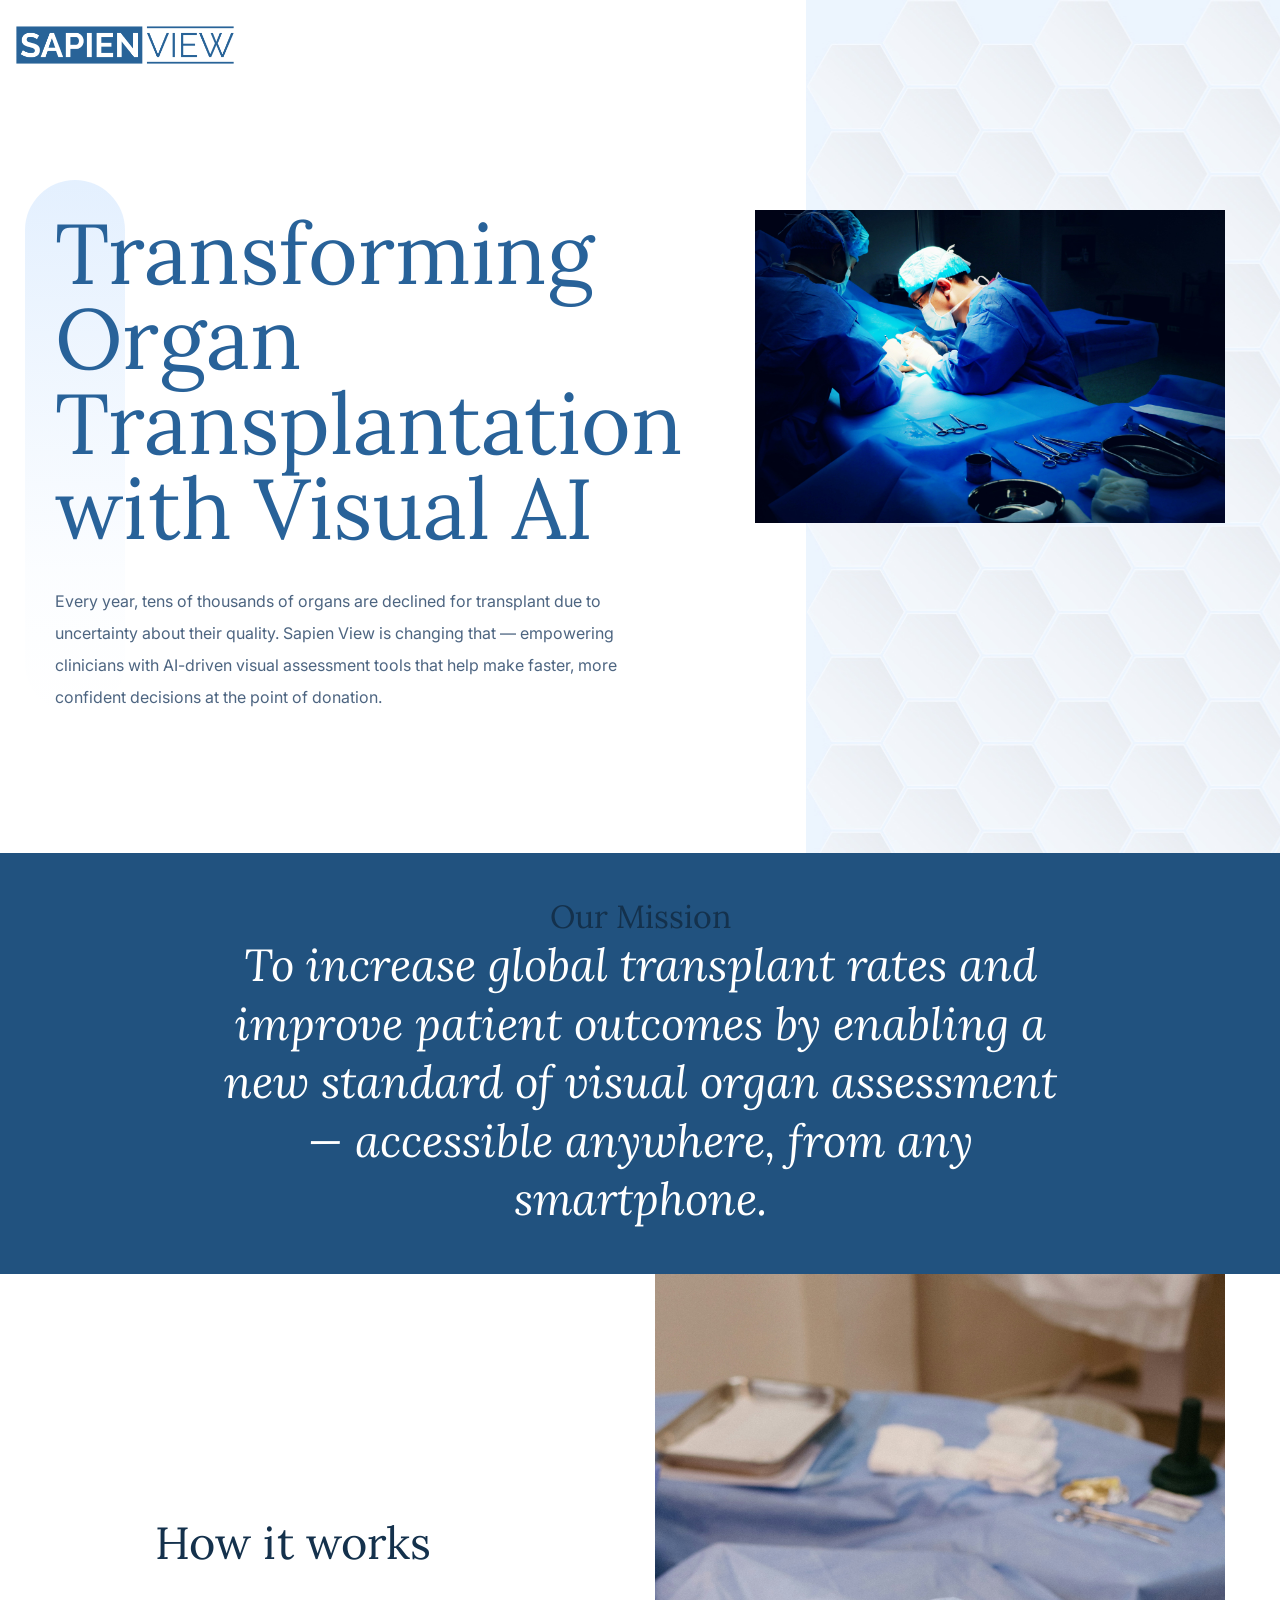
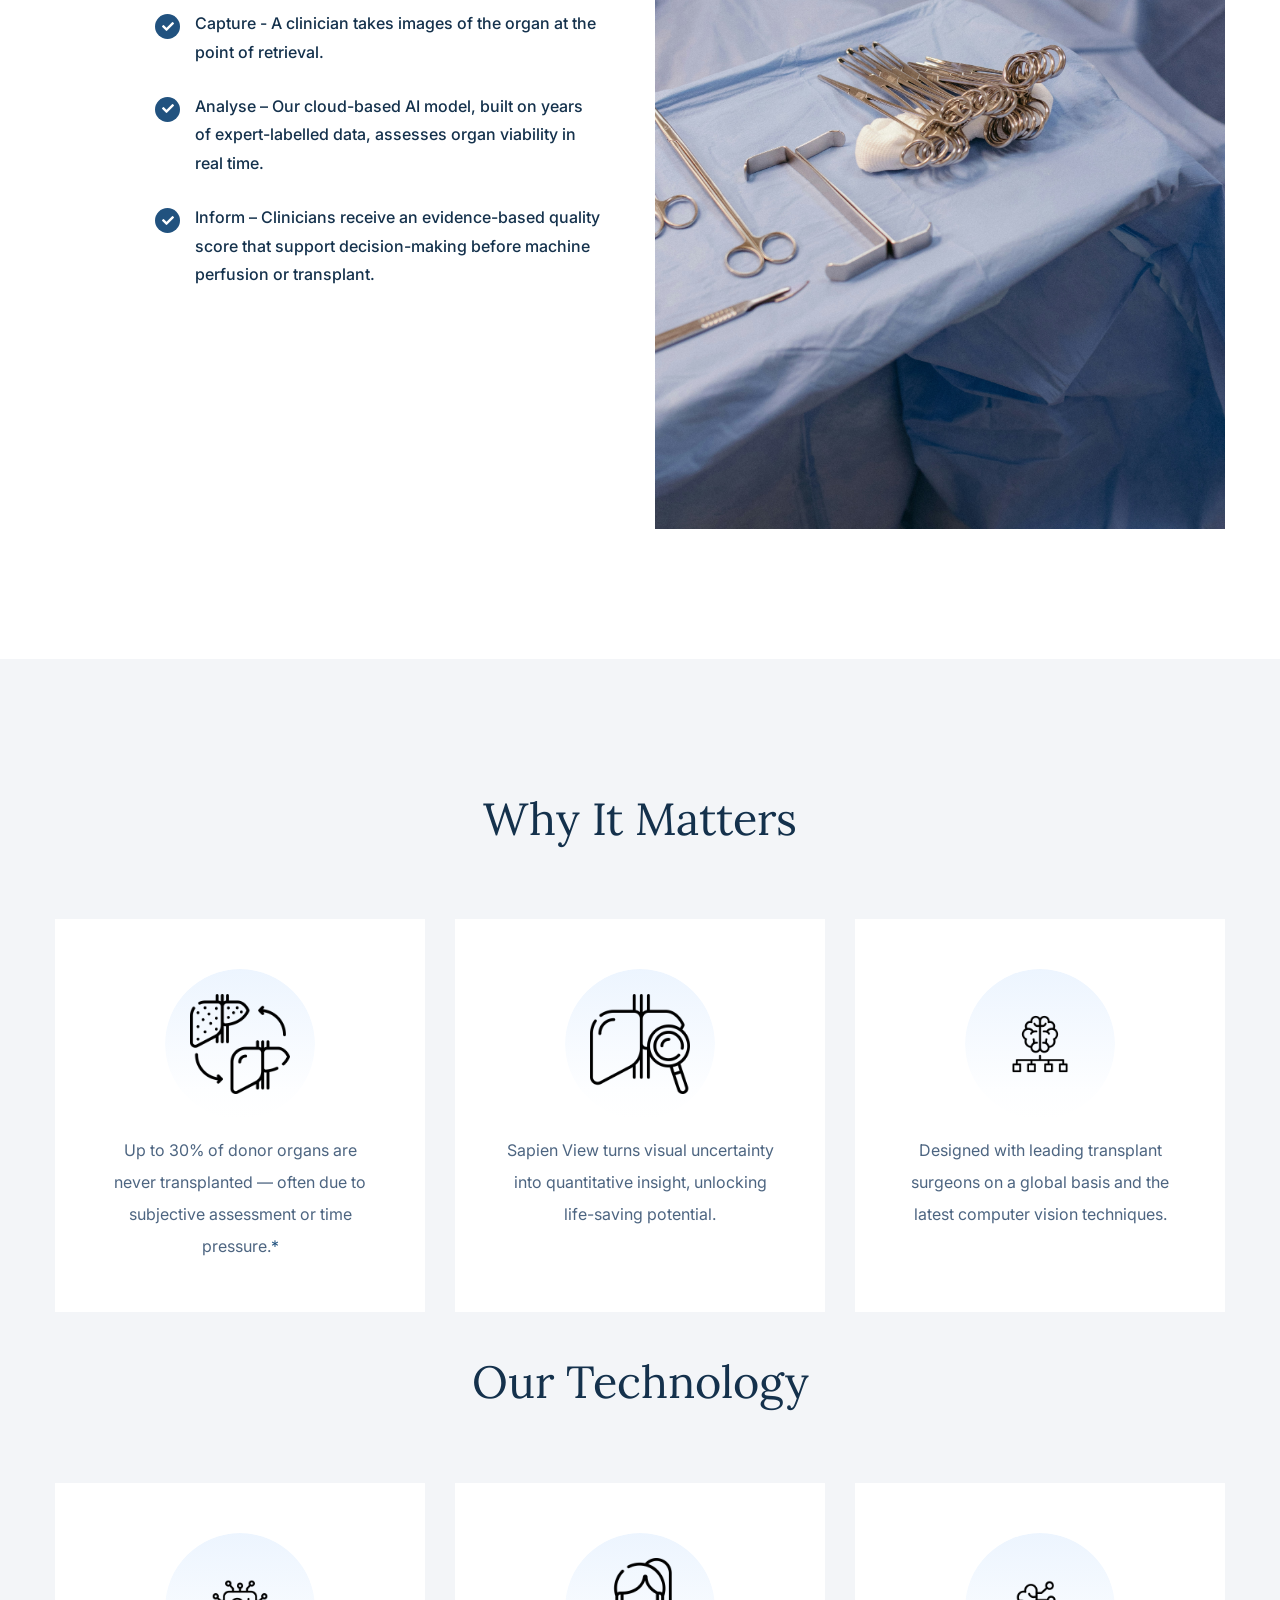
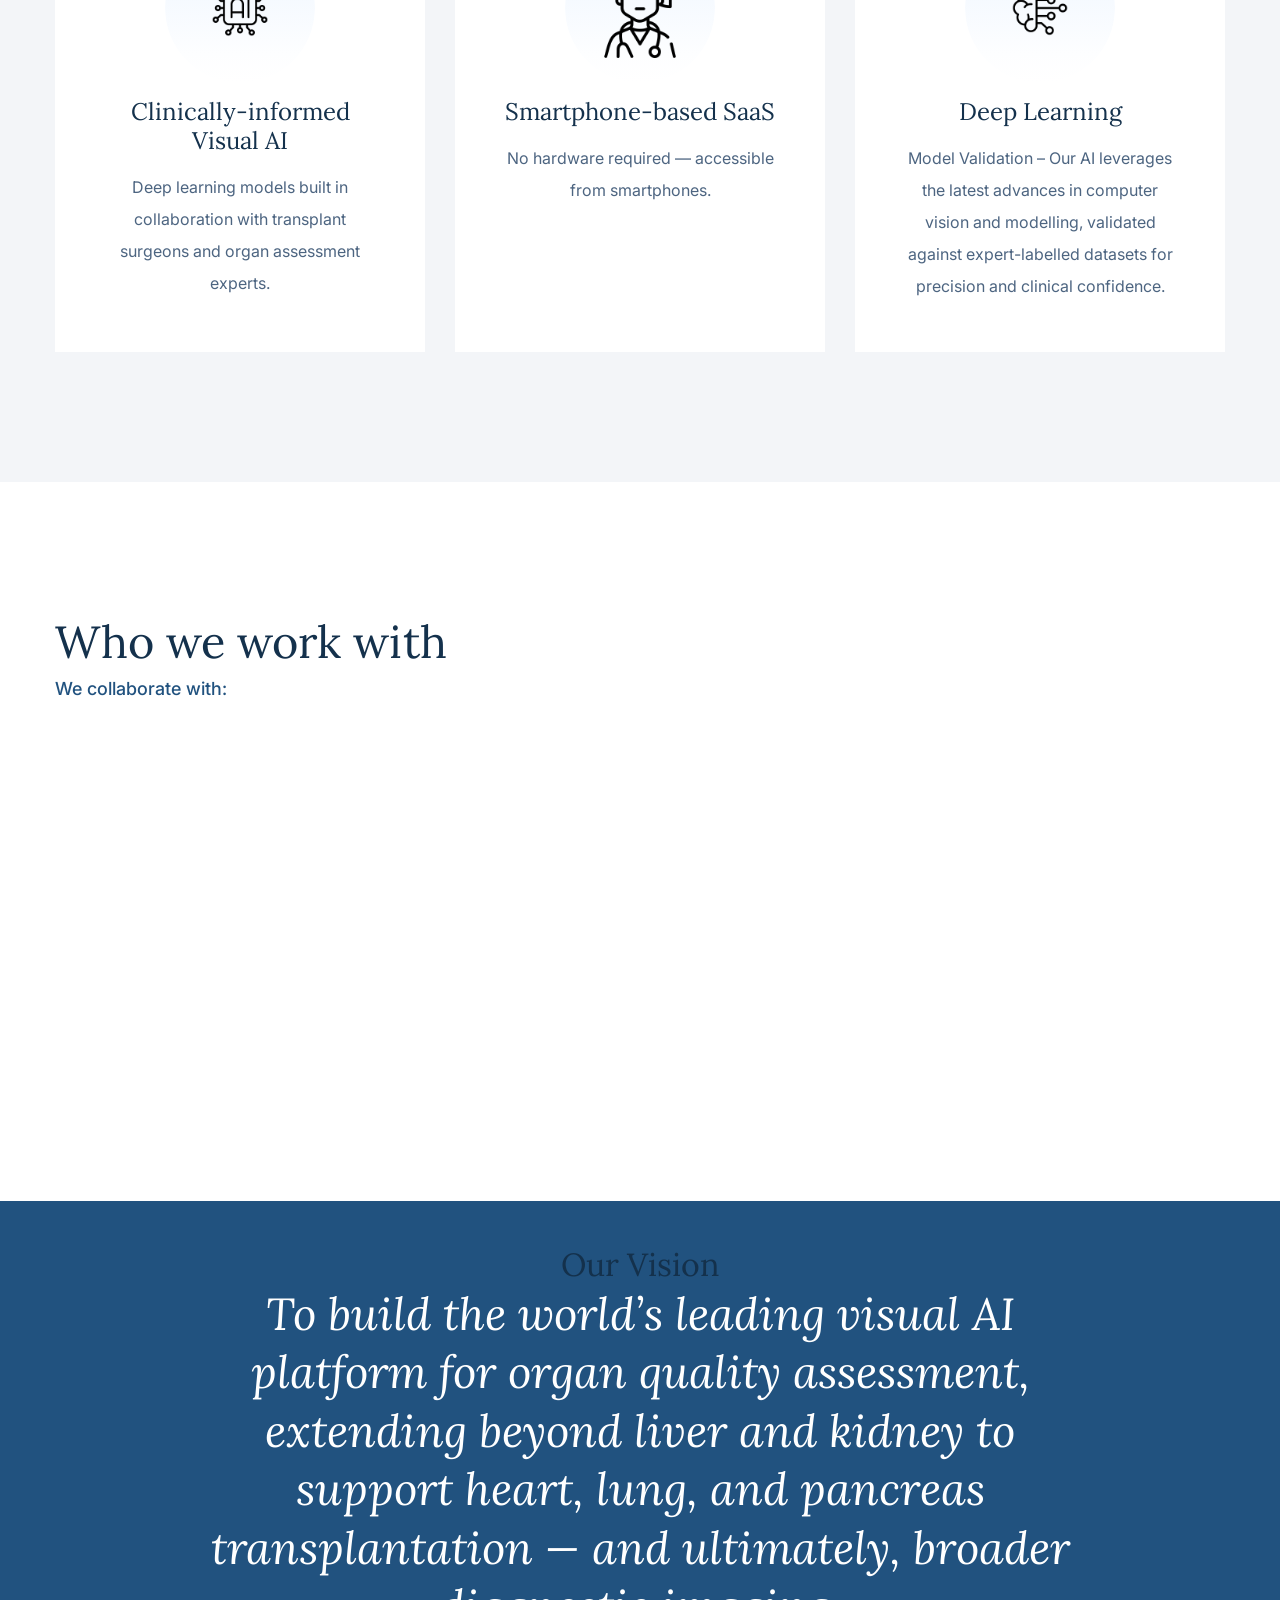
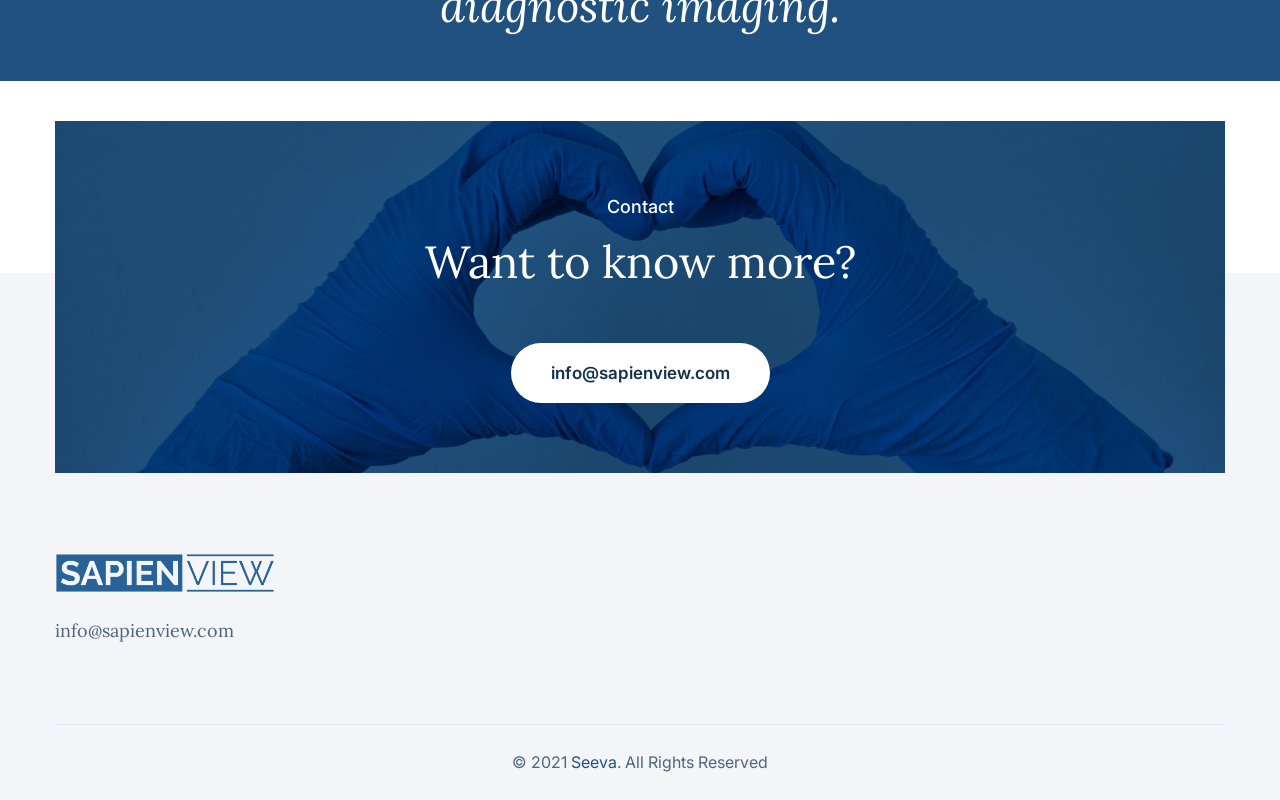
==== commit d8e51987: "google verification" ====
--- a/index.html
+++ b/index.html
@@ -41,6 +41,7 @@
     <link rel="stylesheet" href="assets/fonts/flaticon/css/flaticon.css" />
     <!--====== Main Css ======-->
     <link rel="stylesheet" href="assets/css/style.css" />
+    <meta name="google-site-verification" content="NXfttc6PHlVhdg_l4jeEpEy68kP1Bkfjma5ZHJSCSpo" />
 </head>
 
 <body>
